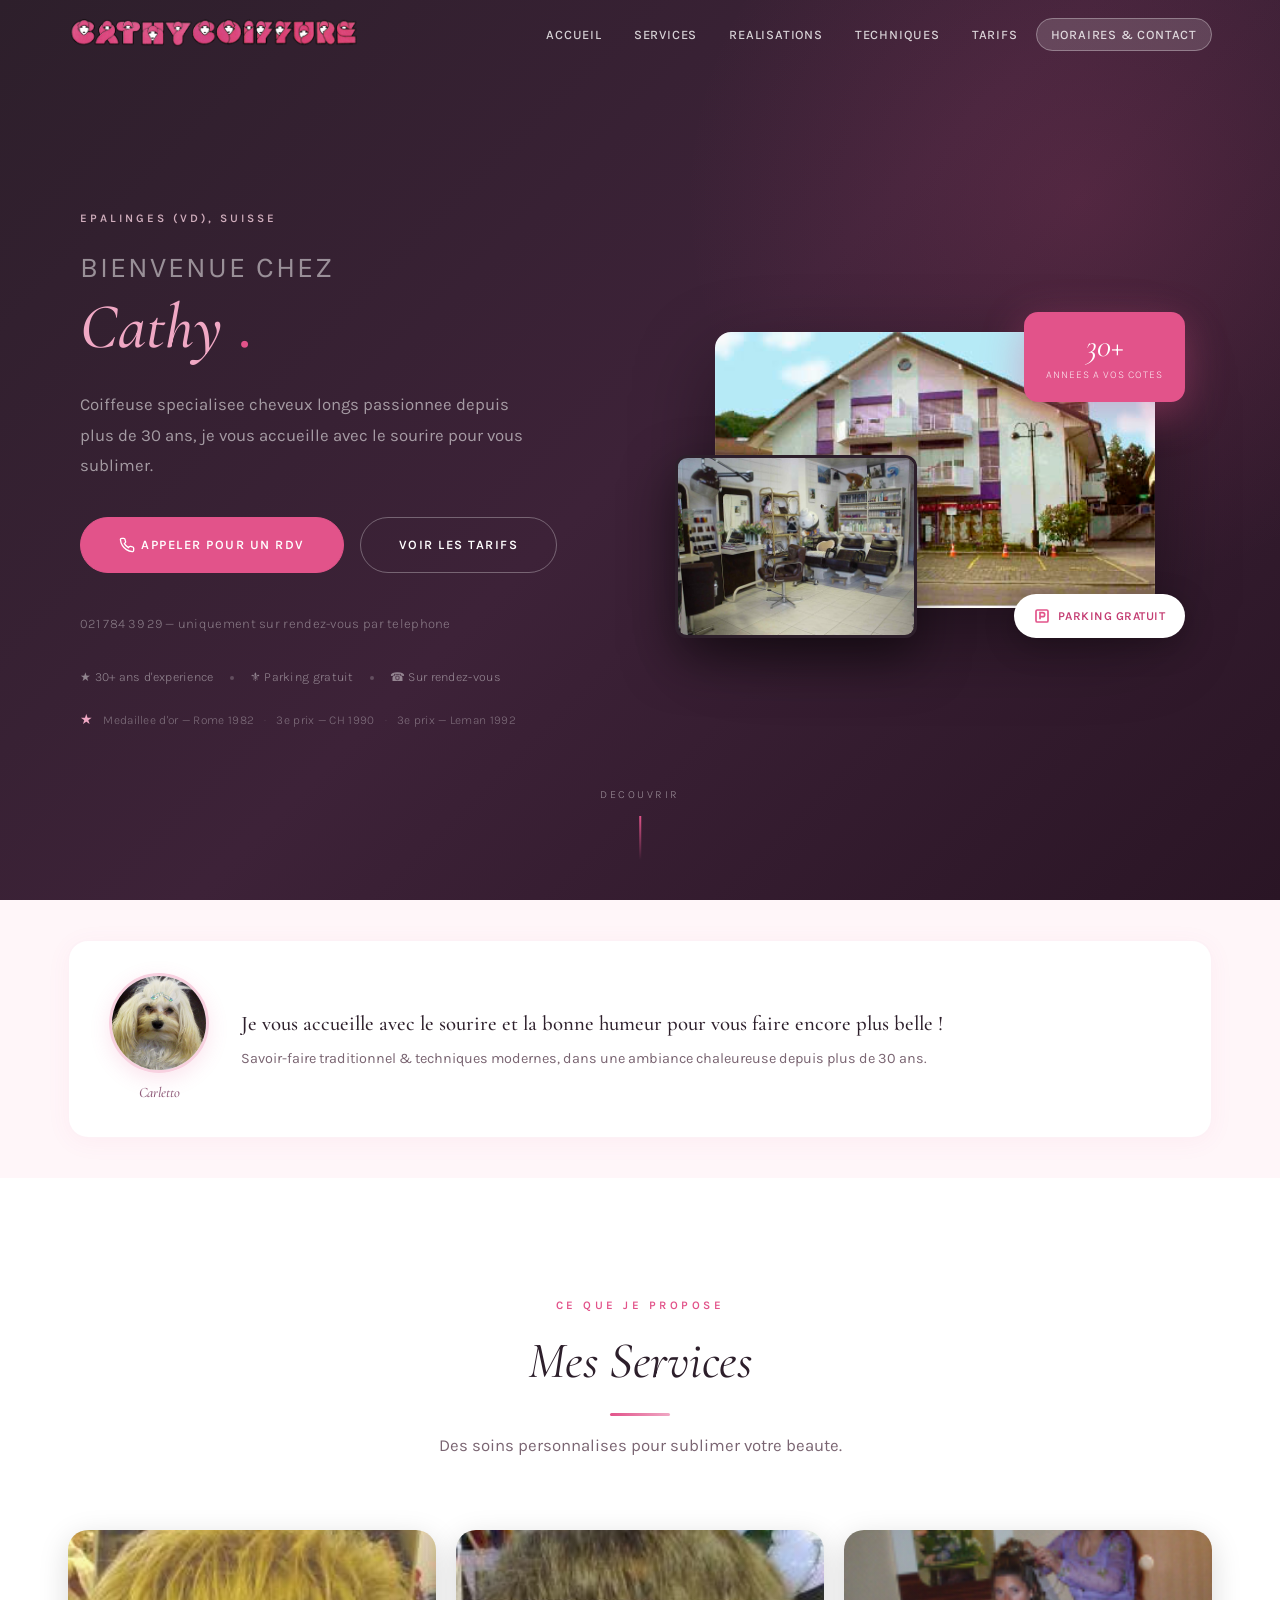
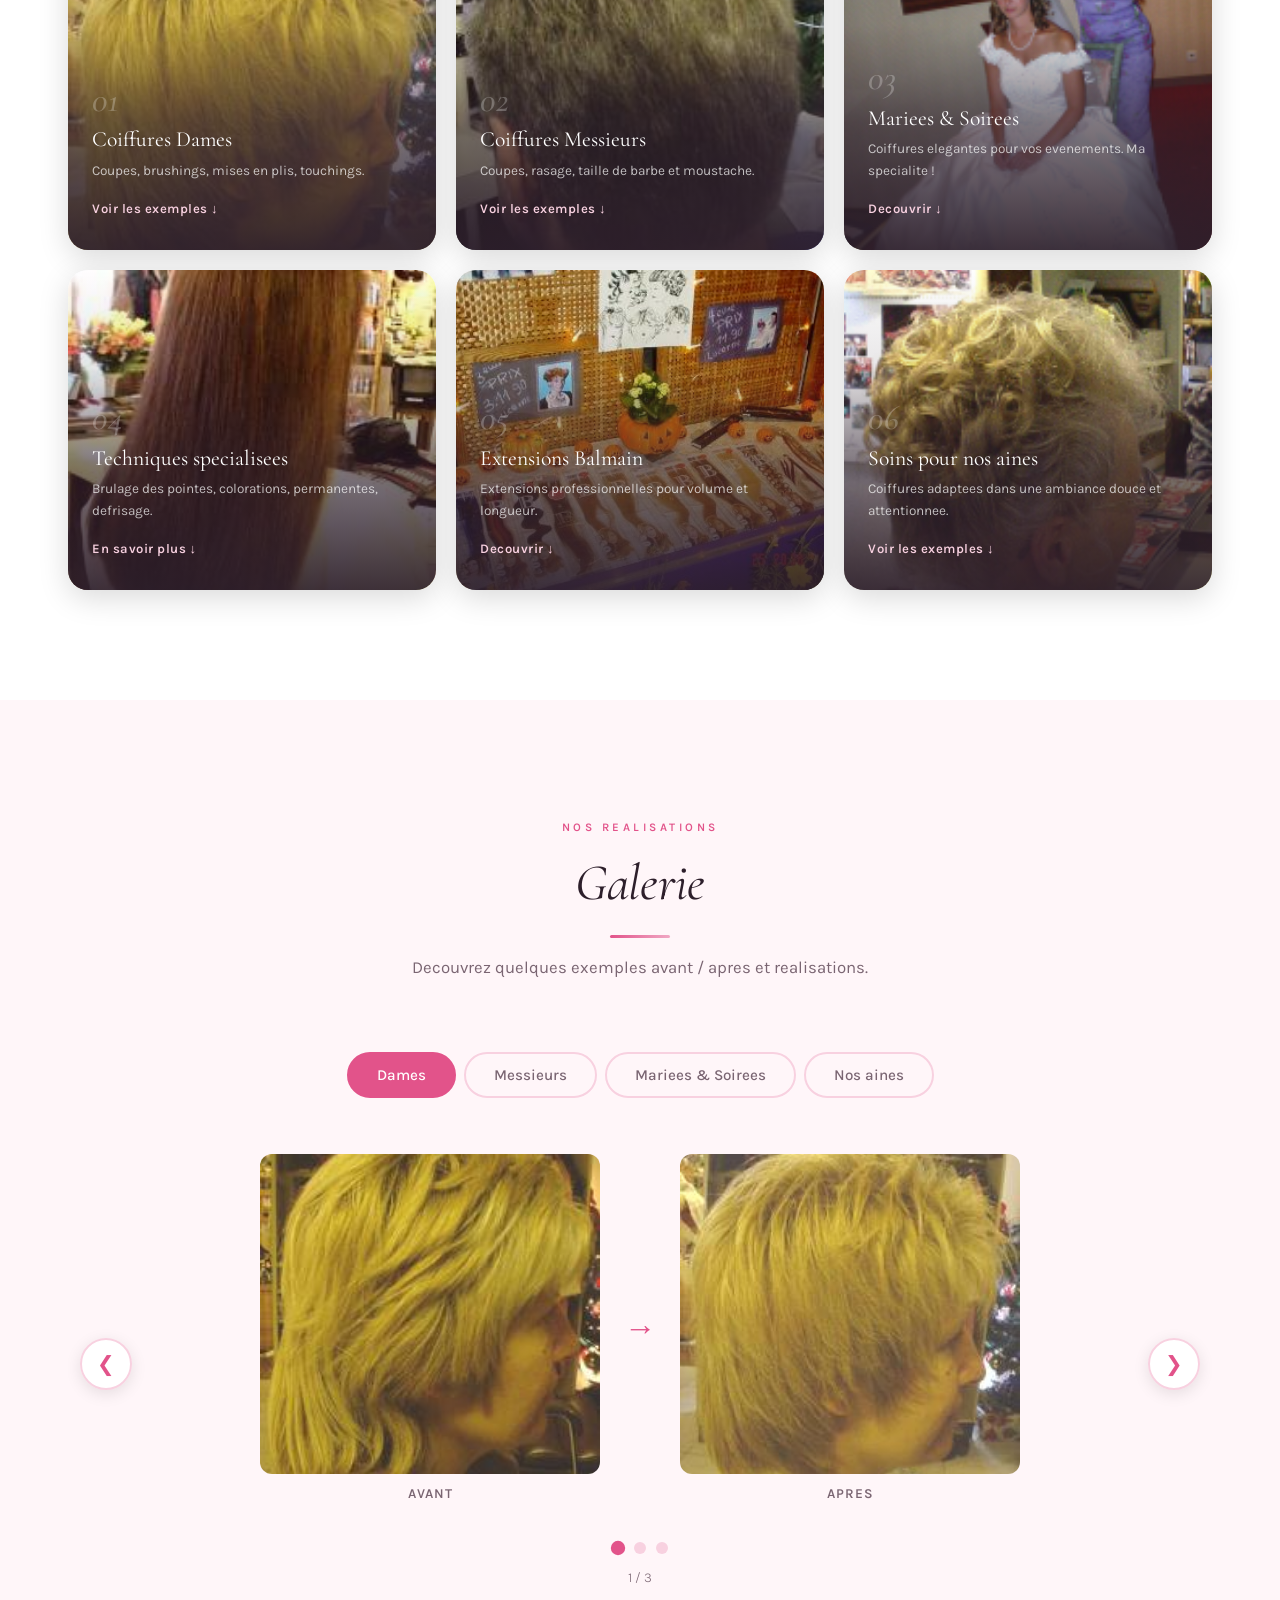
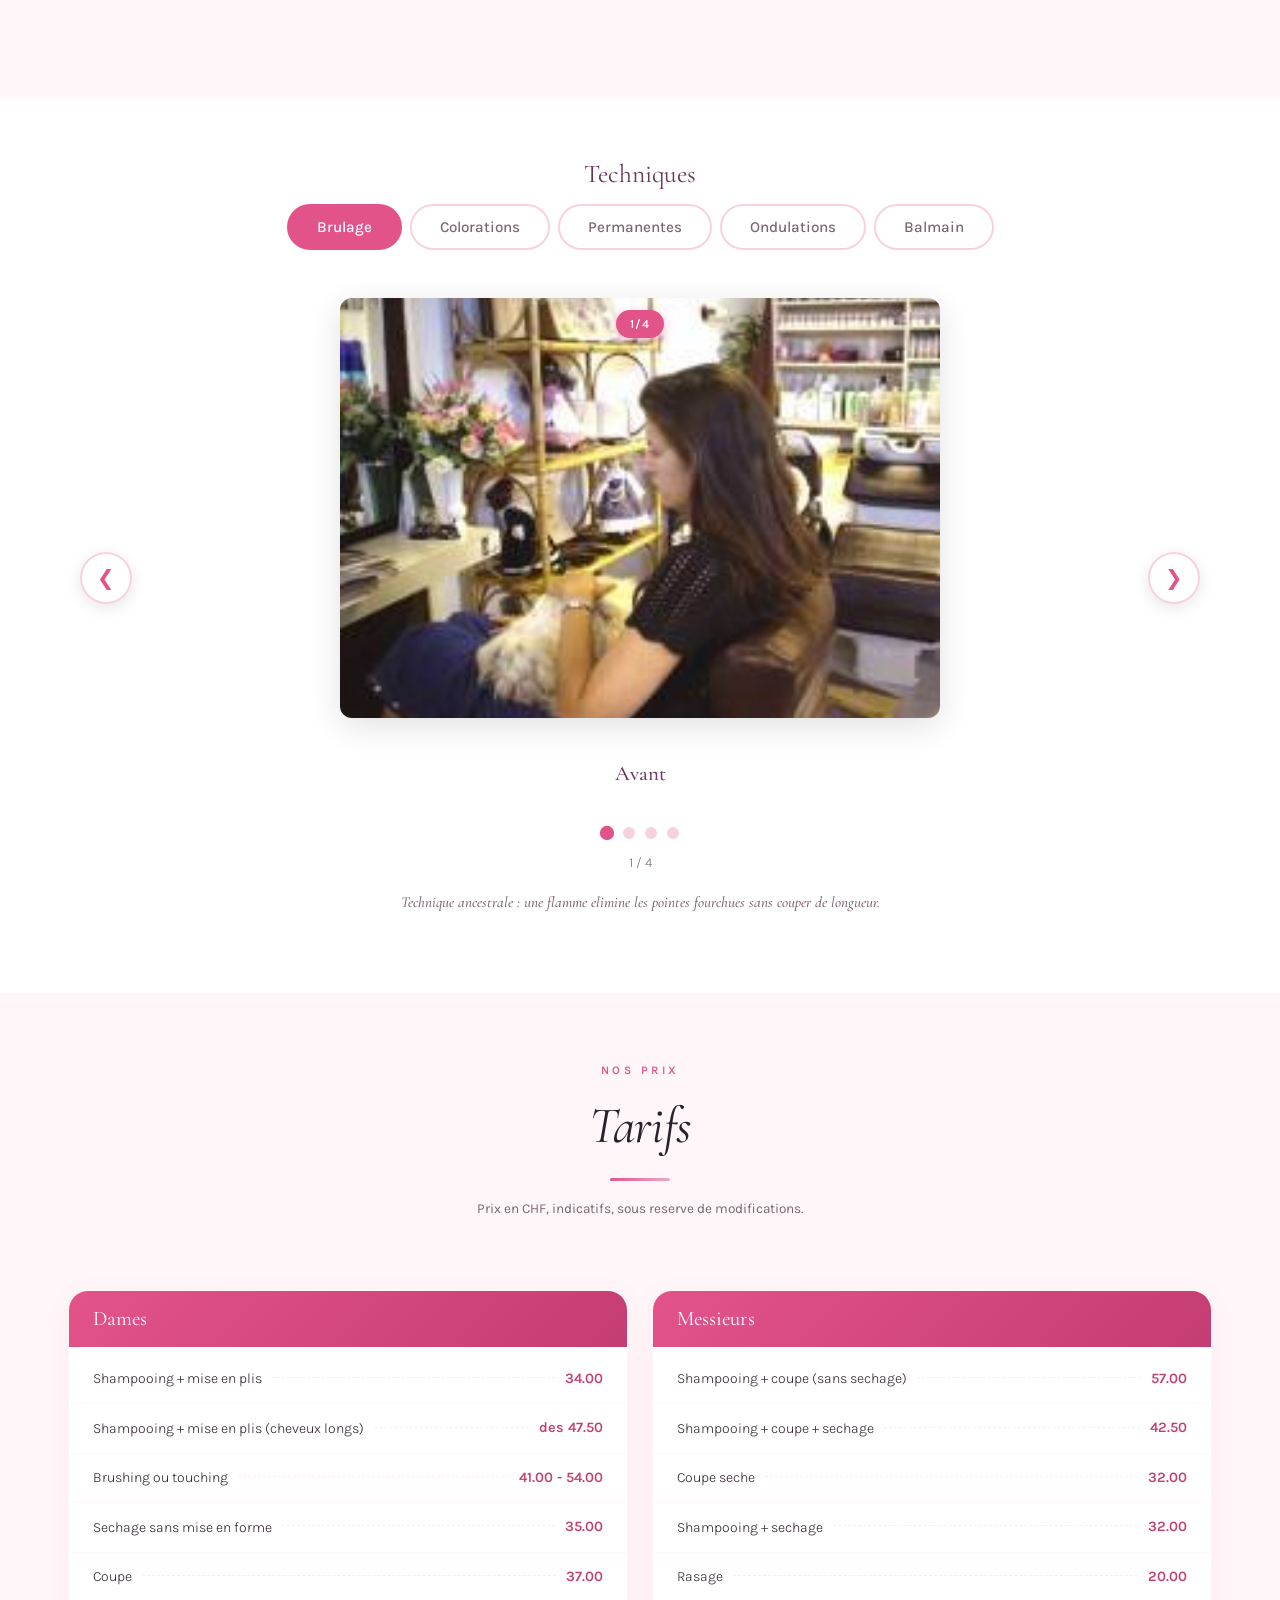
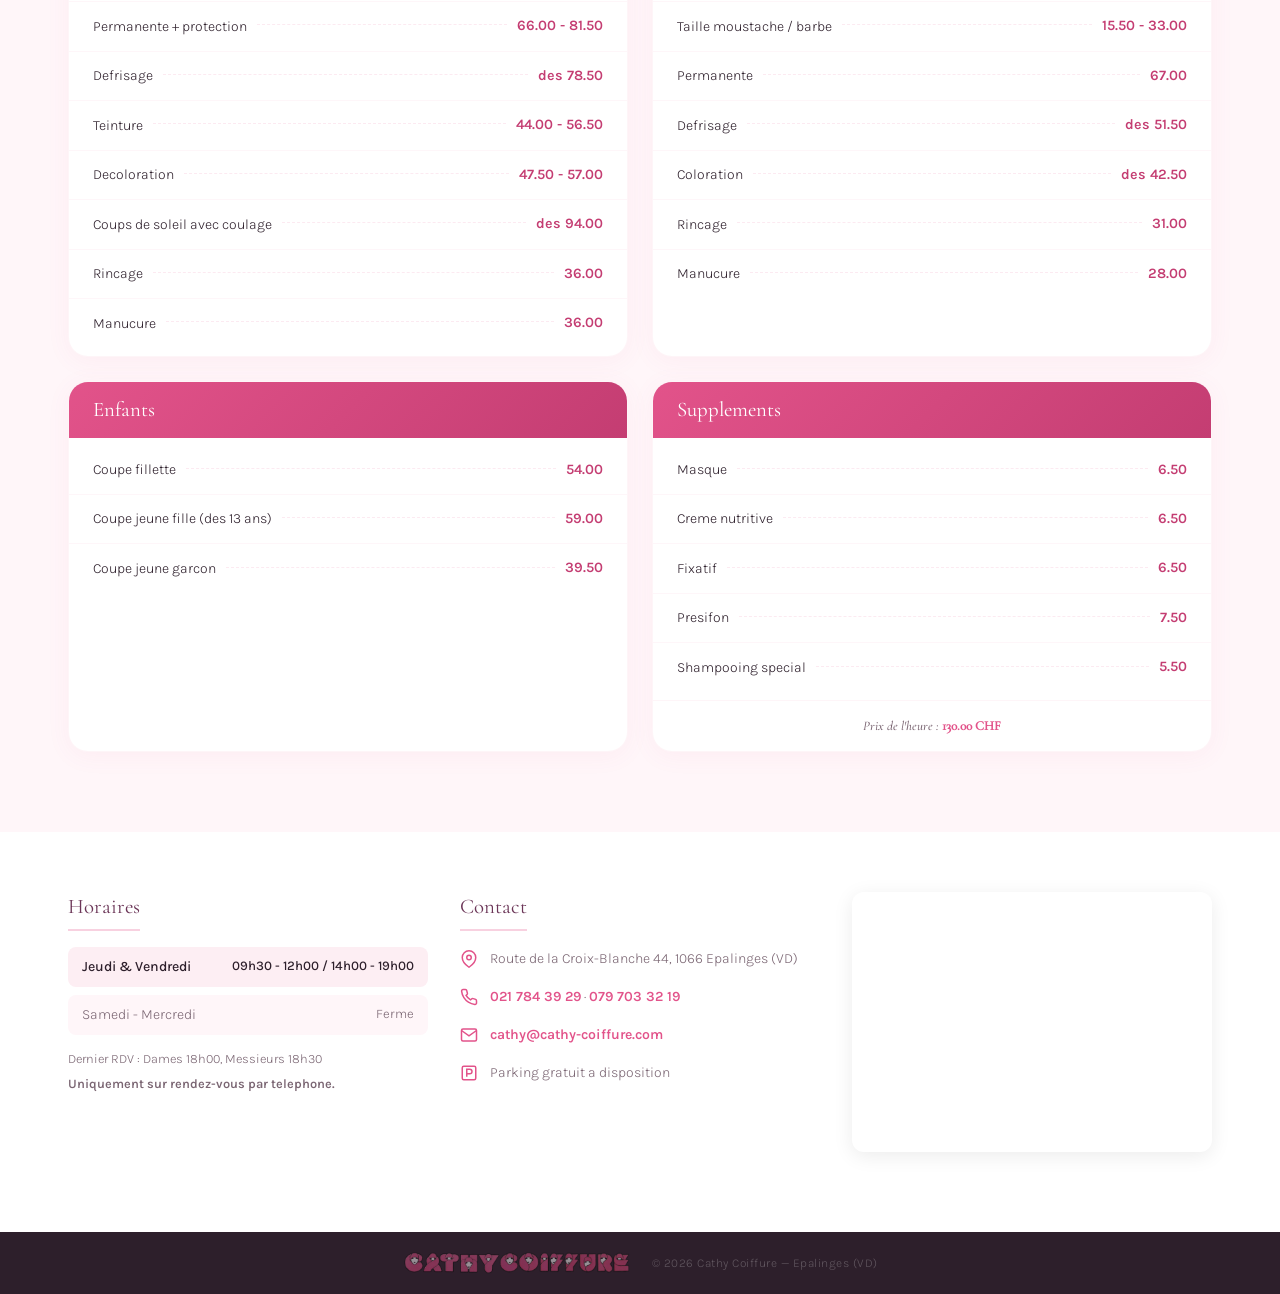
==== index.html @ 08d57343 "Rename index.htlm to index.html" ====
<!DOCTYPE html>
<html lang="fr">
<head>
    <meta charset="UTF-8">
    <meta name="viewport" content="width=device-width, initial-scale=1.0">
    <title>Cathy Coiffure | Coiffeuse specialisee cheveux longs a Epalinges (VD)</title>
    <meta name="description" content="Cathy Coiffure, votre coiffeuse specialisee cheveux longs a Epalinges (VD). Coupes, colorations, coiffures de mariees, extensions Balmain, brulage des pointes. Plus de 30 ans d'experience. Parking gratuit. Sur rendez-vous.">
    <meta name="keywords" content="coiffeuse epalinges, coiffeur epalinges, salon coiffure epalinges, coiffeuse cheveux longs lausanne, coiffure mariee vaud, extensions balmain suisse, brulage pointes, coiffeur pully, coiffeur lausanne est">
    <link rel="canonical" href="https://www.cathy-coiffure.com/">
    <meta property="og:type" content="website">
    <meta property="og:title" content="Cathy Coiffure | Coiffeuse specialisee cheveux longs a Epalinges">
    <meta property="og:description" content="Coiffeuse specialisee cheveux longs a Epalinges depuis plus de 30 ans. Coupes, colorations, mariees, extensions Balmain. Parking gratuit. Sur rendez-vous.">
    <meta property="og:url" content="https://www.cathy-coiffure.com/">
    <meta property="og:locale" content="fr_CH">
    <meta property="og:site_name" content="Cathy Coiffure">
    <meta property="og:image" content="https://www.cathy-coiffure.com/images/image347.jpg">
    <meta name="twitter:card" content="summary_large_image">
    <meta name="twitter:title" content="Cathy Coiffure | Coiffeuse specialisee cheveux longs a Epalinges">
    <meta name="twitter:description" content="Coiffeuse specialisee cheveux longs a Epalinges depuis plus de 30 ans. Parking gratuit. Sur rendez-vous.">
    <meta name="twitter:image" content="https://www.cathy-coiffure.com/images/image347.jpg">
    <meta name="geo.region" content="CH-VD">
    <meta name="geo.placename" content="Epalinges">
    <link rel="stylesheet" href="style.css">
    <script type="application/ld+json">
    {n        "@context": "https://schema.org",n        "@type": "HairSalon",n        "name": "Cathy Coiffure",n        "description": "Coiffeuse specialisee cheveux longs a Epalinges depuis plus de 30 ans. Coupes, colorations, coiffures de mariees, extensions Balmain, brulage des pointes.",n        "url": "https://www.cathy-coiffure.com",n        "telephone": "+41217843929",n        "email": "cathy@cathy-coiffure.com",n        "image": "https://www.cathy-coiffure.com/images/image347.jpg",n        "address": {n            "@type": "PostalAddress",n            "streetAddress": "Route de la Croix-Blanche 44",n            "addressLocality": "Epalinges",n            "postalCode": "1066",n            "addressRegion": "VD",n            "addressCountry": "CH"n        },n        "geo": {n            "@type": "GeoCoordinates",n            "latitude": "46.534",n            "longitude": "6.659"n        },n        "openingHoursSpecification": [n            {n                "@type": "OpeningHoursSpecification",n                "dayOfWeek": ["Thursday", "Friday"],n                "opens": "09:30",n                "closes": "12:00"n            },n            {n                "@type": "OpeningHoursSpecification",n                "dayOfWeek": ["Thursday", "Friday"],n                "opens": "14:00",n                "closes": "19:00"n            }n        ],n        "priceRange": "$$",n        "amenityFeature": {n            "@type": "LocationFeatureSpecification",n            "name": "Parking gratuit",n            "value": truen        },n        "sameAs": []n    }n    </script>
</head>
<body>
    <!-- ============================================
         NAVBAR — Ancres one-page, pas de dropdown
         ============================================ -->
    <nav class="navbar" id="navbar">
        <div class="nav-container">
            <a href="#accueil" class="nav-logo"><img src="images/new_logo.png" alt="Cathy Coiffure" class="logo-img"></a>
            <button class="nav-toggle" id="navToggle" aria-label="Menu"><span></span><span></span><span></span></button>
            <ul class="nav-links" id="navLinks">
                <li><a href="#accueil">Accueil</a></li>
                <li><a href="#services">Services</a></li>
                <li><a href="#realisations">Realisations</a></li>
                <li><a href="#techniques">Techniques</a></li>
                <li><a href="#tarifs">Tarifs</a></li>
                <li><a href="#horaires" class="nav-cta">Horaires & Contact</a></li>
            </ul>
        </div>
    </nav>

    <!-- ============================================
         HERO
         ============================================ -->
    <header class="hero" id="accueil">
        <div class="hero-split">
            <div class="hero-left">
                <p class="hero-eyebrow">Epalinges (VD), Suisse</p>
                <h1><span class="hero-hello">Bienvenue chez</span><em>Cathy</em> <span class="hero-dot">.</span></h1>
                <p class="hero-text">Coiffeuse specialisee cheveux longs passionnee depuis plus de 30 ans, je vous accueille avec le sourire pour vous sublimer.</p>
                <div class="hero-actions">
                    <a href="tel:+41217843929" class="btn btn-primary"><svg width="16" height="16" viewBox="0 0 24 24" fill="none" stroke="currentColor" stroke-width="2" style="vertical-align:-2px;margin-right:6px"><path d="M22 16.92v3a2 2 0 01-2.18 2 19.79 19.79 0 01-8.63-3.07 19.5 19.5 0 01-6-6 19.79 19.79 0 01-3.07-8.67A2 2 0 014.11 2h3a2 2 0 012 1.72c.127.96.361 1.903.7 2.81a2 2 0 01-.45 2.11L8.09 9.91a16 16 0 006 6l1.27-1.27a2 2 0 012.11-.45c.907.339 1.85.573 2.81.7A2 2 0 0122 16.92z"/></svg>Appeler pour un RDV</a>
                    <a href="#tarifs" class="btn btn-outline">Voir les tarifs</a>
                </div>
                <p class="hero-phone-note">021 784 39 29 — uniquement sur rendez-vous par telephone</p>
                <div class="hero-perks">
                    <span class="hero-perk">&#9733; 30+ ans d'experience</span>
                    <span class="hero-perk-sep"></span>
                    <span class="hero-perk">&#9884; Parking gratuit</span>
                    <span class="hero-perk-sep"></span>
                    <span class="hero-perk">&#9742; Sur rendez-vous</span>
                </div>
                <div class="hero-palmares-line">
                    <span class="hero-palmares-trophy">&#9733;</span>
                    <span class="hero-palmares-item">Medaillee d'or — Rome 1982<img src="galeries/palmares/01.jpg" alt="Rome 1982" class="hero-palmares-hover"></span>
                    <span class="hero-palmares-sep">&middot;</span>
                    <span class="hero-palmares-item">3e prix — CH 1990<img src="galeries/palmares/02.png" alt="CH 1990" class="hero-palmares-hover"></span>
                    <span class="hero-palmares-sep">&middot;</span>
                    <span class="hero-palmares-item">3e prix — Leman 1992<img src="galeries/palmares/03.jpg" alt="Leman 1992" class="hero-palmares-hover"></span>
                </div>
            </div>
            <div class="hero-right">
                <div class="hero-photo-stack">
                    <div class="hero-photo-main">
                        <img src="images/image347.jpg" alt="Salon Cathy Coiffure">
                    </div>
                    <div class="hero-photo-accent">
                        <img src="images/image546.png" alt="Interieur du salon">
                    </div>
                    <div class="hero-float-card">
                        <span class="hero-float-number">30+</span>
                        <span class="hero-float-label">annees a vos cotes</span>
                    </div>
                    <div class="hero-float-parking">
                        <svg width="16" height="16" viewBox="0 0 24 24" fill="none" stroke="currentColor" stroke-width="2.5"><rect x="3" y="3" width="18" height="18" rx="2"/><path d="M9 17V7h4a3 3 0 010 6H9"/></svg>
                        <span>Parking gratuit</span>
                    </div>
                </div>
            </div>
        </div>
        <div class="hero-scroll">
            <span>Decouvrir</span>
            <div class="scroll-line"></div>
        </div>
    </header>

    <!-- ============================================
         A PROPOS — Bandeau compact avec mascotte
         ============================================ -->
    <section class="about-bandeau" id="apropos">
        <div class="container">
            <div class="about-bandeau-inner reveal">
                <div class="about-bandeau-mascotte">
                    <img src="images/image1280.png" alt="Carletto, la mascotte du salon">
                    <span class="about-bandeau-mascotte-name">Carletto</span>
                </div>
                <div class="about-bandeau-text">
                    <p class="about-bandeau-quote">Je vous accueille avec le sourire et la bonne humeur pour vous faire encore plus belle !</p>
                    <p class="about-bandeau-sub">Savoir-faire traditionnel & techniques modernes, dans une ambiance chaleureuse depuis plus de 30 ans.</p>
                </div>
            </div>
        </div>
    </section>

    <!-- ============================================
         SERVICES — Apercu
         ============================================ -->
    <section class="section section-white" id="services">
        <div class="container">
            <div class="section-header">
                <span class="section-label">Ce que je propose</span>
                <h2>Mes Services</h2>
                <p class="section-subtitle">Des soins personnalises pour sublimer votre beaute.</p>
            </div>
            <div class="services-grid">
                <a href="#realisations" data-switch-tab="tab-dames" class="service-card-img reveal" style="background-image:url('galeries/dames/01-apres.jpg')">
                    <div class="service-card-overlay">
                        <span class="service-card-number">01</span>
                        <h3>Coiffures Dames</h3>
                        <p>Coupes, brushings, mises en plis, touchings.</p>
                        <span class="card-link">Voir les exemples &darr;</span>
                    </div>
                </a>
                <a href="#realisations" data-switch-tab="tab-messieurs" class="service-card-img reveal" style="background-image:url('galeries/messieurs/01-apres.jpg')">
                    <div class="service-card-overlay">
                        <span class="service-card-number">02</span>
                        <h3>Coiffures Messieurs</h3>
                        <p>Coupes, rasage, taille de barbe et moustache.</p>
                        <span class="card-link">Voir les exemples &darr;</span>
                    </div>
                </a>
                <a href="#realisations" data-switch-tab="tab-mariees" class="service-card-img reveal" style="background-image:url('galeries/mariees/01-large.png')">
                    <div class="service-card-overlay">
                        <span class="service-card-number">03</span>
                        <h3>Mariees & Soirees</h3>
                        <p>Coiffures elegantes pour vos evenements. Ma specialite !</p>
                        <span class="card-link">Decouvrir &darr;</span>
                    </div>
                </a>
                <a href="#techniques" data-switch-tab="tab-brulage" class="service-card-img reveal" style="background-image:url('galeries/brulage/04-resultat.jpg')">
                    <div class="service-card-overlay">
                        <span class="service-card-number">04</span>
                        <h3>Techniques specialisees</h3>
                        <p>Brulage des pointes, colorations, permanentes, defrisage.</p>
                        <span class="card-link">En savoir plus &darr;</span>
                    </div>
                </a>
                <a href="#techniques" data-switch-tab="tab-balmain" class="service-card-img reveal" style="background-image:url('galeries/balmain/01-large.jpg')">
                    <div class="service-card-overlay">
                        <span class="service-card-number">05</span>
                        <h3>Extensions Balmain</h3>
                        <p>Extensions professionnelles pour volume et longueur.</p>
                        <span class="card-link">Decouvrir &darr;</span>
                    </div>
                </a>
                <a href="#realisations" data-switch-tab="tab-aines" class="service-card-img reveal" style="background-image:url('galeries/aines/01-large.png')">
                    <div class="service-card-overlay">
                        <span class="service-card-number">06</span>
                        <h3>Soins pour nos aines</h3>
                        <p>Coiffures adaptees dans une ambiance douce et attentionnee.</p>
                        <span class="card-link">Voir les exemples &darr;</span>
                    </div>
                </a>
            </div>
        </div>
    </section>

    <!-- ============================================
         MEGA GALERIE — NOS REALISATIONS (onglets)
         ============================================ -->
    <section class="section section-cream" id="realisations">
        <div class="container">
            <div class="section-header">
                <span class="section-label">Nos realisations</span>
                <h2>Galerie</h2>
                <p class="section-subtitle">Decouvrez quelques exemples avant / apres et realisations.</p>
            </div>
            <div class="onepage-tabs">
                <button class="onepage-tab active" data-target="tab-dames">Dames</button>
                <button class="onepage-tab" data-target="tab-messieurs">Messieurs</button>
                <button class="onepage-tab" data-target="tab-mariees">Mariees & Soirees</button>
                <button class="onepage-tab" data-target="tab-aines">Nos aines</button>
            </div>
            <div class="onepage-tab-panels">
                <div class="onepage-panel active" id="tab-dames">
                    <div class="carousel" data-carousel>
                        <div class="carousel-track" data-galerie="dames" data-alt="Coiffure dame"></div>
                        <button class="carousel-btn carousel-prev" aria-label="Precedent">&#10094;</button>
                        <button class="carousel-btn carousel-next" aria-label="Suivant">&#10095;</button>
                        <div class="carousel-dots"></div>
                    </div>
                </div>
                <div class="onepage-panel" id="tab-messieurs">
                    <div class="carousel" data-carousel>
                        <div class="carousel-track" data-galerie="messieurs" data-alt="Coiffure homme"></div>
                        <button class="carousel-btn carousel-prev" aria-label="Precedent">&#10094;</button>
                        <button class="carousel-btn carousel-next" aria-label="Suivant">&#10095;</button>
                        <div class="carousel-dots"></div>
                    </div>
                </div>
                <div class="onepage-panel" id="tab-mariees">
                    <div class="carousel" data-carousel>
                        <div class="carousel-track" data-galerie="mariees" data-alt="Coiffure de mariee"></div>
                        <button class="carousel-btn carousel-prev" aria-label="Precedent">&#10094;</button>
                        <button class="carousel-btn carousel-next" aria-label="Suivant">&#10095;</button>
                        <div class="carousel-dots"></div>
                    </div>
                    <div style="margin-top:32px">
                        <h4 class="galerie-sub-title" style="margin-bottom:16px">Soirees</h4>
                        <div class="carousel" data-carousel>
                            <div class="carousel-track" data-galerie="soirees" data-alt="Coiffure soiree"></div>
                            <button class="carousel-btn carousel-prev" aria-label="Precedent">&#10094;</button>
                            <button class="carousel-btn carousel-next" aria-label="Suivant">&#10095;</button>
                            <div class="carousel-dots"></div>
                        </div>
                    </div>
                </div>
                <div class="onepage-panel" id="tab-aines">
                    <div class="carousel" data-carousel>
                        <div class="carousel-track" data-galerie="aines" data-alt="Coiffure aines"></div>
                        <button class="carousel-btn carousel-prev" aria-label="Precedent">&#10094;</button>
                        <button class="carousel-btn carousel-next" aria-label="Suivant">&#10095;</button>
                        <div class="carousel-dots"></div>
                    </div>
                </div>
            </div>
        </div>
    </section>

    <!-- ============================================
         NOS TECHNIQUES (onglets)
         ============================================ -->
    <section class="section section-compact section-white" id="techniques">
        <div class="container">
            <div class="tech-header">
                <h2 class="tech-header-title">Techniques</h2>
                <div class="onepage-tabs">
                    <button class="onepage-tab active" data-target="tab-brulage">Brulage</button>
                    <button class="onepage-tab" data-target="tab-colorations">Colorations</button>
                    <button class="onepage-tab" data-target="tab-permanentes">Permanentes</button>
                    <button class="onepage-tab" data-target="tab-ondulations">Ondulations</button>
                    <button class="onepage-tab" data-target="tab-balmain">Balmain</button>
                </div>
            </div>
            <div class="onepage-tab-panels">
                <div class="onepage-panel active" id="tab-brulage">
                    <div class="carousel" data-carousel>
                        <div class="carousel-track" data-galerie="brulage" data-alt="Brulage des pointes"></div>
                        <button class="carousel-btn carousel-prev" aria-label="Precedent">&#10094;</button>
                        <button class="carousel-btn carousel-next" aria-label="Suivant">&#10095;</button>
                        <div class="carousel-dots"></div>
                    </div>
                    <p class="tech-caption">Technique ancestrale : une flamme elimine les pointes fourchues sans couper de longueur.</p>
                </div>
                <div class="onepage-panel" id="tab-colorations">
                    <div class="carousel" data-carousel>
                        <div class="carousel-track" data-galerie="colorations" data-alt="Coloration"></div>
                        <button class="carousel-btn carousel-prev" aria-label="Precedent">&#10094;</button>
                        <button class="carousel-btn carousel-next" aria-label="Suivant">&#10095;</button>
                        <div class="carousel-dots"></div>
                    </div>
                    <p class="tech-caption">Teinture, decoloration, coups de soleil — couleur adaptee a votre teint.</p>
                </div>
                <div class="onepage-panel" id="tab-permanentes">
                    <div class="carousel" data-carousel>
                        <div class="carousel-track" data-galerie="permanentes" data-alt="Permanente"></div>
                        <button class="carousel-btn carousel-prev" aria-label="Precedent">&#10094;</button>
                        <button class="carousel-btn carousel-next" aria-label="Suivant">&#10095;</button>
                        <div class="carousel-dots"></div>
                    </div>
                    <p class="tech-caption">Boucles souples ou lissage parfait, avec produits de protection.</p>
                </div>
                <div class="onepage-panel" id="tab-ondulations">
                    <div class="carousel" data-carousel>
                        <div class="carousel-track" data-galerie="ondulations" data-alt="Ondulation"></div>
                        <button class="carousel-btn carousel-prev" aria-label="Precedent">&#10094;</button>
                        <button class="carousel-btn carousel-next" aria-label="Suivant">&#10095;</button>
                        <div class="carousel-dots"></div>
                    </div>
                    <p class="tech-caption">Vagues naturelles et volume maitrise.</p>
                </div>
                <div class="onepage-panel" id="tab-balmain">
                    <div class="carousel" data-carousel>
                        <div class="carousel-track" data-galerie="balmain" data-alt="Extensions Balmain"></div>
                        <button class="carousel-btn carousel-prev" aria-label="Precedent">&#10094;</button>
                        <button class="carousel-btn carousel-next" aria-label="Suivant">&#10095;</button>
                        <div class="carousel-dots"></div>
                    </div>
                    <p class="tech-caption">Extensions Balmain Paris — volume et longueur immediats, resultat naturel.</p>
                </div>
            </div>
        </div>
    </section>

    <!-- ============================================
         TARIFS
         ============================================ -->
    <section class="section section-compact section-cream" id="tarifs">
        <div class="container">
            <div class="section-header section-header-compact">
                <span class="section-label">Nos prix</span>
                <h2>Tarifs</h2>
                <p class="section-subtitle">Prix en CHF, indicatifs, sous reserve de modifications.</p>
            </div>
            <div data-cfg-tarifs-grid></div>
        </div>
    </section>

    <!-- ============================================
         HORAIRES + CONTACT — Fusionnes en une section
         ============================================ -->
    <section class="section section-compact section-white" id="horaires">
        <div class="container">
            <div class="info-final reveal">
                <div class="info-final-col">
                    <h3 class="info-final-title">Horaires</h3>
                    <div class="info-final-horaires">
                        <div class="info-horaire-row info-horaire-open">
                            <span class="info-horaire-day">Jeudi & Vendredi</span>
                            <span class="info-horaire-time">09h30 - 12h00 / 14h00 - 19h00</span>
                        </div>
                        <div class="info-horaire-row">
                            <span class="info-horaire-day">Samedi - Mercredi</span>
                            <span class="info-horaire-time">Ferme</span>
                        </div>
                    </div>
                    <p class="info-final-note">Dernier RDV : Dames 18h00, Messieurs 18h30</p>
                    <p class="info-final-note"><strong>Uniquement sur rendez-vous par telephone.</strong></p>
                </div>
                <div class="info-final-col" id="contact">
                    <h3 class="info-final-title">Contact</h3>
                    <div class="info-final-items">
                        <div class="contact-compact-item">
                            <svg width="18" height="18" viewBox="0 0 24 24" fill="none" stroke="currentColor" stroke-width="2"><path d="M21 10c0 7-9 13-9 13s-9-6-9-13a9 9 0 0118 0z"/><circle cx="12" cy="10" r="3"/></svg>
                            <span>Route de la Croix-Blanche 44, 1066 Epalinges (VD)</span>
                        </div>
                        <div class="contact-compact-item">
                            <svg width="18" height="18" viewBox="0 0 24 24" fill="none" stroke="currentColor" stroke-width="2"><path d="M22 16.92v3a2 2 0 01-2.18 2 19.79 19.79 0 01-8.63-3.07 19.5 19.5 0 01-6-6 19.79 19.79 0 01-3.07-8.67A2 2 0 014.11 2h3a2 2 0 012 1.72c.127.96.361 1.903.7 2.81a2 2 0 01-.45 2.11L8.09 9.91a16 16 0 006 6l1.27-1.27a2 2 0 012.11-.45c.907.339 1.85.573 2.81.7A2 2 0 0122 16.92z"/></svg>
                            <span><a href="tel:+41217843929">021 784 39 29</a> &middot; <a href="tel:+41797033219">079 703 32 19</a></span>
                        </div>
                        <div class="contact-compact-item">
                            <svg width="18" height="18" viewBox="0 0 24 24" fill="none" stroke="currentColor" stroke-width="2"><path d="M4 4h16c1.1 0 2 .9 2 2v12c0 1.1-.9 2-2 2H4c-1.1 0-2-.9-2-2V6c0-1.1.9-2 2-2z"/><polyline points="22,6 12,13 2,6"/></svg>
                            <span><a href="mailto:cathy@cathy-coiffure.com">cathy@cathy-coiffure.com</a></span>
                        </div>
                        <div class="contact-compact-item">
                            <svg width="18" height="18" viewBox="0 0 24 24" fill="none" stroke="currentColor" stroke-width="2"><rect x="3" y="3" width="18" height="18" rx="2"/><path d="M9 17V7h4a3 3 0 010 6H9"/></svg>
                            <span>Parking gratuit a disposition</span>
                        </div>
                    </div>
                </div>
                <div class="info-final-map">
                    <iframe src="https://www.google.com/maps/embed?pb=!1m18!1m12!1m3!1d2746.5!2d6.659!3d46.534!2m3!1f0!2f0!3f0!3m2!1i1024!2i768!4f13.1!3m3!1m2!1s0x0%3A0x0!2sRoute+de+la+Croix-Blanche+44%2C+1066+Epalinges!5e0!3m2!1sfr!2sch" width="100%" height="100%" style="border:0;border-radius:var(--radius-sm)" allowfullscreen="" loading="lazy" title="Localisation Cathy Coiffure"></iframe>
                </div>
            </div>
        </div>
    </section>

    <!-- ============================================
         FOOTER
         ============================================ -->
    <footer class="footer-mini">
        <div class="container">
            <a href="#accueil" class="footer-mini-logo"><img src="images/new_logo.png" alt="Cathy Coiffure" class="logo-img"></a>
            <span class="footer-mini-copy">&copy; 2026 Cathy Coiffure — Epalinges (VD)</span>
        </div>
    </footer>

    <!-- Bouton telephone flottant mobile -->
    <a href="tel:+41217843929" class="fab-phone" aria-label="Appeler Cathy Coiffure">
        <svg width="24" height="24" viewBox="0 0 24 24" fill="none" stroke="currentColor" stroke-width="2"><path d="M22 16.92v3a2 2 0 01-2.18 2 19.79 19.79 0 01-8.63-3.07 19.5 19.5 0 01-6-6 19.79 19.79 0 01-3.07-8.67A2 2 0 014.11 2h3a2 2 0 012 1.72c.127.96.361 1.903.7 2.81a2 2 0 01-.45 2.11L8.09 9.91a16 16 0 006 6l1.27-1.27a2 2 0 012.11-.45c.907.339 1.85.573 2.81.7A2 2 0 0122 16.92z"/></svg>
    </a>

    <script src="galeries-data.js"></script>
    <script src="config-data.js"></script>
    <script src="script.js"></script>
</body>
</html>
---- style.css ----
/* ============================================
   CATHY COIFFURE — Rose & Douceur 2026
   Inspired by the pink/magenta logo identity
   ============================================ */

/* Self-hosted fonts — Cormorant Garamond + Karla */
@font-face {
    font-family: 'Cormorant Garamond';
    src: url('fonts/cormorant-garamond-regular.ttf') format('truetype');
    font-weight: 400;
    font-style: normal;
    font-display: swap;
}
@font-face {
    font-family: 'Cormorant Garamond';
    src: url('fonts/cormorant-garamond-italic.ttf') format('truetype');
    font-weight: 400;
    font-style: italic;
    font-display: swap;
}
@font-face {
    font-family: 'Cormorant Garamond';
    src: url('fonts/cormorant-garamond-500.ttf') format('truetype');
    font-weight: 500;
    font-style: normal;
    font-display: swap;
}
@font-face {
    font-family: 'Cormorant Garamond';
    src: url('fonts/cormorant-garamond-500i.ttf') format('truetype');
    font-weight: 500;
    font-style: italic;
    font-display: swap;
}
@font-face {
    font-family: 'Cormorant Garamond';
    src: url('fonts/cormorant-garamond-600.ttf') format('truetype');
    font-weight: 600;
    font-style: normal;
    font-display: swap;
}
@font-face {
    font-family: 'Karla';
    src: url('fonts/karla-300.ttf') format('truetype');
    font-weight: 300;
    font-style: normal;
    font-display: swap;
}
@font-face {
    font-family: 'Karla';
    src: url('fonts/karla-regular.ttf') format('truetype');
    font-weight: 400;
    font-style: normal;
    font-display: swap;
}
@font-face {
    font-family: 'Karla';
    src: url('fonts/karla-italic.ttf') format('truetype');
    font-weight: 400;
    font-style: italic;
    font-display: swap;
}
@font-face {
    font-family: 'Karla';
    src: url('fonts/karla-500.ttf') format('truetype');
    font-weight: 500;
    font-style: normal;
    font-display: swap;
}
@font-face {
    font-family: 'Karla';
    src: url('fonts/karla-600.ttf') format('truetype');
    font-weight: 600;
    font-style: normal;
    font-display: swap;
}

:root {
    --bg-cream:     #FFF6F9;
    --bg-white:     #FFFFFF;
    --bg-dark:      #2D1F2B;
    --bg-accent:    #E2538A;

    --pink:         #E2538A;
    --pink-light:   #F8D1E0;
    --pink-dark:    #C43D72;
    --pink-soft:    #F0A8C4;
    --blush:        #FDEEF3;
    --plum:         #6B3557;
    --plum-light:   #8E5A78;

    /* Compatibility aliases */
    --gold:         #E2538A;
    --gold-light:   #F8D1E0;
    --gold-dark:    #C43D72;
    --rose:         #E2538A;
    --rose-light:   #FDEEF3;
    --brown:        #2D1F2B;
    --brown-light:  #4A3345;

    --text-primary: #2D1F2B;
    --text-secondary: #7A6572;
    --text-light:   rgba(255,255,255,0.85);
    --text-muted:   rgba(255,255,255,0.5);

    --font-display: 'Cormorant Garamond', Georgia, serif;
    --font-body:    'Karla', -apple-system, sans-serif;

    --ease:         cubic-bezier(0.25, 0.46, 0.45, 0.94);
    --ease-out:     cubic-bezier(0.16, 1, 0.3, 1);
    --radius:       20px;
    --radius-sm:    12px;
}

/* SCROLLBAR */
* {
    scrollbar-width: thin;
    scrollbar-color: var(--pink-soft) transparent;
}

::-webkit-scrollbar {
    width: 8px;
}

::-webkit-scrollbar-track {
    background: transparent;
}

::-webkit-scrollbar-thumb {
    background: var(--pink-soft);
    border-radius: 20px;
}

::-webkit-scrollbar-thumb:hover {
    background: var(--pink);
}

/* RESET */
*, *::before, *::after { margin: 0; padding: 0; box-sizing: border-box; }

html {
    scroll-behavior: smooth;
    scroll-padding-top: 80px;
    -webkit-font-smoothing: antialiased;
    -moz-osx-font-smoothing: grayscale;
}

body {
    font-family: var(--font-body);
    font-weight: 400;
    color: var(--text-primary);
    background: var(--bg-cream);
    line-height: 1.7;
    font-size: 18px;
    overflow-x: hidden;
}

h1, h2, h3, h4 {
    font-family: var(--font-display);
    font-weight: 400;
    line-height: 1.15;
}

a {
    color: var(--pink);
    text-decoration: none;
    transition: color 0.3s var(--ease);
}
a:hover { color: var(--pink-dark); }
img { max-width: 100%; height: auto; display: block; }

.container {
    max-width: 1200px;
    margin: 0 auto;
    padding: 0 28px;
}

/* ============================================
   NAVBAR
   ============================================ */
.navbar {
    position: fixed;
    top: 0; left: 0; right: 0;
    z-index: 1000;
    padding: 18px 0;
    transition: all 0.5s var(--ease);
}

.navbar.scrolled {
    background: rgba(255, 246, 249, 0.92);
    backdrop-filter: blur(24px);
    -webkit-backdrop-filter: blur(24px);
    box-shadow: 0 2px 20px rgba(226, 83, 138, 0.08);
    padding: 10px 0;
}

.nav-container {
    max-width: 1200px;
    margin: 0 auto;
    padding: 0 28px;
    display: flex;
    align-items: center;
    justify-content: space-between;
}

.nav-logo {
    display: flex;
    align-items: center;
    flex-shrink: 0;
}

.logo-img {
    height: 28px;
    width: auto;
    min-width: 0;
    display: block;
    object-fit: contain;
    transition: opacity 0.4s var(--ease);
}

.logo-c {
    font-weight: 700;
    color: var(--pink-soft);
}

.navbar.scrolled .nav-logo { color: var(--plum); }
.navbar.scrolled .logo-c { color: var(--pink); }

.nav-links {
    list-style: none;
    display: flex;
    align-items: center;
    gap: 4px;
}

.nav-links a {
    color: rgba(255,255,255,0.8);
    font-size: 0.8rem;
    font-weight: 500;
    letter-spacing: 0.8px;
    text-transform: uppercase;
    padding: 8px 14px;
    border-radius: 100px;
    transition: all 0.3s var(--ease);
}

.nav-links a:hover {
    color: #fff;
    background: rgba(255,255,255,0.12);
}

.navbar.scrolled .nav-links a {
    color: var(--text-secondary);
}

.navbar.scrolled .nav-links a:hover {
    color: var(--pink);
    background: rgba(226, 83, 138, 0.06);
}

.nav-cta {
    background: rgba(255,255,255,0.15) !important;
    border: 1.5px solid rgba(255,255,255,0.3) !important;
}

.navbar.scrolled .nav-cta {
    background: var(--pink) !important;
    color: #fff !important;
    border-color: var(--pink) !important;
}

.navbar.scrolled .nav-cta:hover {
    background: var(--pink-dark) !important;
    border-color: var(--pink-dark) !important;
}

.nav-toggle {
    display: none;
    flex-direction: column;
    gap: 6px;
    background: none;
    border: none;
    cursor: pointer;
    padding: 8px;
    z-index: 10;
}

.nav-toggle span {
    width: 24px;
    height: 2px;
    background: #fff;
    border-radius: 4px;
    transition: all 0.3s var(--ease);
    transform-origin: center;
}

.navbar.scrolled .nav-toggle span { background: var(--plum); }

.nav-toggle.active span:nth-child(1) { transform: rotate(45deg) translate(5px, 5px); }
.nav-toggle.active span:nth-child(2) { opacity: 0; }
.nav-toggle.active span:nth-child(3) { transform: rotate(-45deg) translate(5px, -5px); }

/* ============================================
   HERO — Warm, inviting, pink-themed
   ============================================ */
.hero {
    position: relative;
    min-height: 100vh;
    display: flex;
    align-items: center;
    color: #fff;
    padding: 120px 0 80px;
    background: var(--bg-dark);
    overflow: hidden;
}

.hero::before {
    content: '';
    position: absolute;
    inset: 0;
    background: linear-gradient(135deg, #2D1F2B 0%, #3D2238 50%, #2A1525 100%);
}

.hero::after {
    content: '';
    position: absolute;
    width: 800px;
    height: 800px;
    background: radial-gradient(circle, rgba(226,83,138,0.15) 0%, transparent 70%);
    top: -200px;
    right: -200px;
    pointer-events: none;
}

.hero-split {
    position: relative;
    z-index: 1;
    display: grid;
    grid-template-columns: 1fr 1fr;
    gap: 60px;
    align-items: center;
    max-width: 1200px;
    margin: 0 auto;
    padding: 0 40px;
    width: 100%;
}

.hero-left {
    text-align: left;
}

.hero-eyebrow {
    font-size: 0.72rem;
    font-weight: 600;
    letter-spacing: 3px;
    text-transform: uppercase;
    color: var(--pink-light);
    margin-bottom: 24px;
    opacity: 0.8;
}

.hero h1 {
    font-size: clamp(2.8rem, 5vw, 4.2rem);
    font-weight: 400;
    margin-bottom: 28px;
    line-height: 1.1;
}

.hero-hello {
    font-size: 0.45em;
    font-family: 'Karla', sans-serif;
    font-weight: 300;
    letter-spacing: 2px;
    text-transform: uppercase;
    color: rgba(255,255,255,0.5);
    display: block;
    margin-bottom: 8px;
}

.hero h1 em {
    font-style: italic;
    color: var(--pink-soft);
}

.hero-dot {
    color: var(--pink);
    font-weight: 700;
}

.hero-text {
    font-size: 1.05rem;
    line-height: 1.8;
    color: rgba(255,255,255,0.55);
    max-width: 460px;
    margin: 0 0 36px;
    font-weight: 300;
}

.hero-actions {
    display: flex;
    gap: 16px;
    flex-wrap: wrap;
    margin-bottom: 40px;
}

.hero-phone-note {
    font-size: 0.82rem;
    color: rgba(255,255,255,0.4);
    margin-bottom: 32px;
    letter-spacing: 0.3px;
}

.hero-perks {
    display: flex;
    align-items: center;
    gap: 16px;
    flex-wrap: wrap;
    font-size: 0.78rem;
    color: rgba(255,255,255,0.45);
    letter-spacing: 0.3px;
}

.hero-perk {
    white-space: nowrap;
}

.hero-perk-sep {
    width: 4px;
    height: 4px;
    border-radius: 50%;
    background: rgba(255,255,255,0.2);
    flex-shrink: 0;
}

/* Hero photo stack */
.hero-right {
    display: flex;
    justify-content: center;
    align-items: center;
}

.hero-photo-stack {
    position: relative;
    width: 100%;
    max-width: 440px;
}

.hero-photo-main {
    position: relative;
    border-radius: 16px;
    overflow: hidden;
    box-shadow: 0 30px 80px rgba(0,0,0,0.4);
}

.hero-photo-main img {
    width: 100%;
    height: auto;
    display: block;
}

.hero-photo-main::after {
    content: '';
    position: absolute;
    inset: 0;
    border-radius: 16px;
    border: 1px solid rgba(255,255,255,0.08);
    pointer-events: none;
}

.hero-photo-accent {
    position: absolute;
    bottom: -30px;
    left: -40px;
    width: 55%;
    border-radius: 12px;
    overflow: hidden;
    box-shadow: 0 20px 50px rgba(0,0,0,0.5);
    border: 3px solid var(--bg-dark);
}

.hero-photo-accent img {
    width: 100%;
    height: 100%;
    object-fit: cover;
    display: block;
}

.hero-float-card {
    position: absolute;
    top: -20px;
    right: -30px;
    background: var(--pink);
    color: #fff;
    padding: 18px 22px;
    border-radius: 14px;
    text-align: center;
    box-shadow: 0 12px 40px rgba(226,83,138,0.4);
}

.hero-float-number {
    display: block;
    font-family: 'Cormorant Garamond', serif;
    font-size: 2rem;
    line-height: 1;
    font-weight: 400;
}

.hero-float-label {
    font-size: 0.65rem;
    text-transform: uppercase;
    letter-spacing: 1px;
    opacity: 0.85;
    margin-top: 4px;
    display: block;
}

.hero-float-parking {
    position: absolute;
    bottom: -30px;
    right: -30px;
    display: flex;
    align-items: center;
    gap: 8px;
    background: #fff;
    color: var(--pink-dark);
    padding: 12px 20px;
    border-radius: 100px;
    font-size: 0.75rem;
    font-weight: 600;
    letter-spacing: 0.5px;
    text-transform: uppercase;
    box-shadow: 0 8px 30px rgba(0,0,0,0.25);
}

.hero-float-parking svg {
    color: var(--pink);
    flex-shrink: 0;
}

/* BUTTONS — Rounded, pink */
.btn {
    display: inline-flex;
    align-items: center;
    padding: 16px 38px;
    font-family: var(--font-body);
    font-weight: 600;
    font-size: 0.8rem;
    letter-spacing: 1.5px;
    text-transform: uppercase;
    border-radius: 100px;
    border: 1.5px solid transparent;
    cursor: pointer;
    transition: all 0.4s var(--ease);
}

.btn-primary {
    background: var(--pink);
    color: #fff;
    border-color: var(--pink);
}

.btn-primary:hover {
    background: var(--pink-dark);
    border-color: var(--pink-dark);
    color: #fff;
    transform: translateY(-3px);
    box-shadow: 0 12px 36px rgba(226, 83, 138, 0.35);
}

.btn-outline {
    background: transparent;
    color: #fff;
    border-color: rgba(255,255,255,0.3);
}

.btn-outline:hover {
    background: rgba(255,255,255,0.08);
    border-color: rgba(255,255,255,0.55);
    color: #fff;
}

.btn-white {
    background: #fff;
    color: var(--plum);
    border-color: #fff;
}

.btn-white:hover {
    background: var(--pink-light);
    border-color: var(--pink-light);
    color: var(--pink-dark);
    transform: translateY(-3px);
}

.hero-badge {
    display: inline-flex;
    align-items: center;
    gap: 10px;
    padding: 12px 26px;
    background: rgba(226, 83, 138, 0.12);
    border: 1px solid rgba(226, 83, 138, 0.2);
    border-radius: 100px;
    font-size: 0.82rem;
    color: var(--pink-light);
    letter-spacing: 0.5px;
}

.badge-icon {
    color: var(--pink-soft);
    font-size: 1rem;
}

.hero-scroll {
    position: absolute;
    bottom: 40px;
    left: 50%;
    transform: translateX(-50%);
    display: flex;
    flex-direction: column;
    align-items: center;
    gap: 12px;
    color: var(--text-muted);
    font-size: 0.68rem;
    letter-spacing: 2.5px;
    text-transform: uppercase;
}

.scroll-line {
    width: 1.5px;
    height: 44px;
    background: linear-gradient(to bottom, var(--pink), transparent);
    animation: scrollPulse 2.5s ease-in-out infinite;
}

@keyframes scrollPulse {
    0%, 100% { opacity: 0.2; transform: scaleY(0.6); }
    50% { opacity: 1; transform: scaleY(1); }
}

/* ============================================
   SECTIONS
   ============================================ */
.section {
    padding: 110px 0;
}

.section.section-compact {
    padding: 60px 0 80px;
}

.section-header-compact {
    margin-bottom: 8px;
}

.section-header-compact h2 {
    font-size: clamp(1.6rem, 3vw, 2.4rem);
    margin-bottom: 8px;
}

.section-header-compact h2::after {
    margin: 12px auto 0;
}

.section-header-compact .section-subtitle {
    font-size: 0.85rem;
}

.section-cream { background: var(--bg-cream); }
.section-white { background: var(--bg-white); }
.section-dark { background: var(--bg-dark); color: #fff; }

.section-header {
    text-align: center;
    margin-bottom: 70px;
}

.section-label {
    display: inline-block;
    font-size: 0.72rem;
    font-weight: 600;
    letter-spacing: 3.5px;
    text-transform: uppercase;
    color: var(--pink);
    margin-bottom: 16px;
}

.section-header.light .section-label { color: var(--pink-light); }

.section-header h2 {
    font-size: clamp(2rem, 4vw, 3.2rem);
    color: var(--text-primary);
    margin-bottom: 16px;
    letter-spacing: -0.3px;
}

.section-header.light h2 { color: #fff; }

.section-header h2::after {
    content: '';
    display: block;
    width: 60px;
    height: 3px;
    background: linear-gradient(90deg, var(--pink), var(--pink-soft));
    margin: 22px auto 0;
    border-radius: 3px;
}

.section-subtitle {
    color: var(--text-secondary);
    font-size: 1.05rem;
    max-width: 550px;
    margin: 0 auto;
    font-weight: 300;
}

.section-header.light .section-subtitle { color: var(--text-light); }

/* ============================================
   ABOUT
   ============================================ */
.about-layout {
    display: grid;
    grid-template-columns: 400px 1fr;
    gap: 80px;
    align-items: center;
}

.about-photo-frame {
    position: relative;
}

.about-photo-frame::before {
    display: none;
}

.about-photo-img {
    position: relative;
    z-index: 1;
    width: 100%;
    border-radius: var(--radius);
    display: block;
    object-fit: cover;
    box-shadow: 0 12px 40px rgba(226, 83, 138, 0.1);
}

.about-photo-placeholder {
    position: relative;
    z-index: 1;
    width: 100%;
    aspect-ratio: 3/4;
    background: linear-gradient(160deg, var(--pink-light), var(--blush));
    border-radius: var(--radius);
    display: flex;
    flex-direction: column;
    align-items: center;
    justify-content: center;
    font-family: var(--font-display);
    color: var(--plum);
}

.about-photo-placeholder span {
    font-size: 1.6rem;
    font-weight: 400;
}

.about-photo-placeholder small {
    font-family: var(--font-body);
    font-size: 0.8rem;
    color: var(--text-secondary);
    margin-top: 6px;
}

.about-mascotte {
    text-align: center;
    margin-top: 24px;
    font-family: var(--font-display);
    font-style: italic;
    font-size: 1.05rem;
    color: var(--text-secondary);
}

.about-text .section-label { margin-bottom: 12px; }

.about-text h2 {
    font-size: clamp(1.8rem, 3.5vw, 2.6rem);
    color: var(--text-primary);
    margin-bottom: 28px;
}

.about-lead {
    font-size: 1.15rem;
    color: var(--text-primary);
    font-weight: 500;
    margin-bottom: 20px;
    line-height: 1.7;
    font-family: var(--font-display);
    font-style: italic;
}

.about-text p {
    color: var(--text-secondary);
    margin-bottom: 16px;
    line-height: 1.85;
    font-weight: 300;
}

.about-stats {
    display: flex;
    gap: 52px;
    margin-top: 36px;
    padding-top: 32px;
    border-top: 1px solid rgba(226, 83, 138, 0.12);
}

.stat-number {
    display: block;
    font-family: var(--font-display);
    font-size: 2.8rem;
    font-weight: 400;
    font-style: italic;
    color: var(--pink);
    line-height: 1;
}

.stat-label {
    display: block;
    font-size: 0.78rem;
    color: var(--text-secondary);
    margin-top: 8px;
    letter-spacing: 0.5px;
}

/* ============================================
   SERVICES — Photo cards with overlay
   ============================================ */
.services-grid {
    display: grid;
    grid-template-columns: repeat(3, 1fr);
    gap: 20px;
}

.service-card-img {
    position: relative;
    border-radius: var(--radius);
    overflow: hidden;
    background-size: cover;
    background-position: center;
    min-height: 320px;
    display: flex;
    align-items: flex-end;
    transition: all 0.5s var(--ease-out);
    box-shadow: 0 8px 30px rgba(0, 0, 0, 0.15);
}

.service-card-img::before {
    content: '';
    position: absolute;
    inset: 0;
    background: linear-gradient(
        0deg,
        rgba(45, 31, 43, 0.92) 0%,
        rgba(45, 31, 43, 0.6) 40%,
        rgba(45, 31, 43, 0.1) 70%,
        transparent 100%
    );
    transition: all 0.5s var(--ease-out);
    z-index: 1;
}

.service-card-img:hover::before {
    background: linear-gradient(
        0deg,
        rgba(226, 83, 138, 0.88) 0%,
        rgba(226, 83, 138, 0.5) 40%,
        rgba(226, 83, 138, 0.05) 70%,
        transparent 100%
    );
}

.service-card-img:hover {
    transform: translateY(-6px);
    box-shadow: 0 20px 60px rgba(226, 83, 138, 0.25);
}

.service-card-overlay {
    position: relative;
    z-index: 2;
    padding: 28px 24px;
    width: 100%;
}

.service-card-number {
    font-family: var(--font-display);
    font-size: 2.2rem;
    font-weight: 400;
    font-style: italic;
    color: rgba(255, 255, 255, 0.25);
    line-height: 1;
    display: block;
    margin-bottom: 10px;
}

.service-card-img h3 {
    font-family: var(--font-display);
    font-size: 1.35rem;
    color: #fff;
    margin-bottom: 8px;
    font-weight: 500;
}

.service-card-img p {
    color: rgba(255, 255, 255, 0.7);
    font-size: 0.85rem;
    line-height: 1.6;
    font-weight: 300;
    margin-bottom: 8px;
}

.service-card-img .card-link {
    color: var(--pink-light);
    font-size: 0.82rem;
    font-weight: 600;
    letter-spacing: 0.5px;
    transition: color 0.3s var(--ease);
}

.service-card-img:hover .card-link {
    color: #fff;
}

/* ============================================
   TARIFS — Grille 2 colonnes
   ============================================ */
.tarifs-grid {
    display: grid;
    grid-template-columns: 1fr 1fr;
    gap: 24px;
}

.tarif-card {
    background: #fff;
    border-radius: var(--radius);
    overflow: hidden;
    box-shadow: 0 4px 24px rgba(226, 83, 138, 0.06);
    border: 1px solid rgba(226, 83, 138, 0.06);
}

.tarif-card-title {
    font-family: var(--font-display);
    font-size: 1.3rem;
    font-weight: 500;
    color: #fff;
    background: linear-gradient(135deg, var(--pink), var(--pink-dark));
    padding: 16px 24px;
    margin: 0;
}

.tarif-table {
    padding: 8px 0;
}

.tarif-row {
    display: flex;
    align-items: center;
    justify-content: space-between;
    padding: 12px 24px;
    gap: 10px;
    border-bottom: 1px solid rgba(226, 83, 138, 0.05);
    transition: background 0.2s var(--ease);
}

.tarif-row:last-child { border-bottom: none; }

.tarif-row:hover {
    background: var(--blush);
}

.tarif-name {
    color: var(--text-primary);
    font-size: 0.88rem;
    font-weight: 400;
    line-height: 1.4;
}

.tarif-dots {
    flex: 1;
    min-width: 12px;
    height: 0;
    border-bottom: 1px dashed rgba(226, 83, 138, 0.12);
    margin-bottom: 3px;
}

.tarif-price {
    color: var(--pink-dark);
    font-weight: 700;
    font-size: 0.9rem;
    white-space: nowrap;
}

.tarif-footer-note {
    padding: 14px 24px;
    text-align: center;
    font-size: 0.82rem;
    color: var(--text-secondary);
    font-style: italic;
    font-family: var(--font-display);
    border-top: 1px solid rgba(226, 83, 138, 0.06);
}

.tarif-footer-note strong {
    color: var(--pink);
}

/* ============================================
   PALMARES
   ============================================ */
.palmares-grid {
    display: grid;
    grid-template-columns: repeat(3, 1fr);
    gap: 28px;
}

.palmares-card {
    text-align: center;
    padding: 52px 28px;
    background: var(--bg-white);
    border-radius: var(--radius);
    border: 1px solid rgba(226, 83, 138, 0.06);
    transition: all 0.5s var(--ease-out);
}

.palmares-card:hover {
    transform: translateY(-6px);
    box-shadow: 0 20px 60px rgba(226, 83, 138, 0.1);
    border-color: var(--pink-light);
}

.palmares-year {
    font-family: var(--font-display);
    font-size: 3.2rem;
    font-weight: 400;
    font-style: italic;
    color: var(--pink);
    line-height: 1;
    margin-bottom: 20px;
}

.palmares-medal {
    width: 48px; height: 48px;
    border-radius: 50%;
    margin: 0 auto 20px;
    position: relative;
}

.palmares-medal::after {
    content: '';
    position: absolute;
    inset: 4px;
    border-radius: 50%;
    border: 2px solid rgba(255,255,255,0.5);
}

.palmares-medal.gold {
    background: linear-gradient(135deg, #FFD700, #DAA520);
    box-shadow: 0 4px 20px rgba(255, 215, 0, 0.3);
}

.palmares-medal.bronze {
    background: linear-gradient(135deg, #CD7F32, #A0522D);
    box-shadow: 0 4px 20px rgba(205, 127, 50, 0.3);
}

.palmares-card h3 {
    font-size: 1.2rem;
    color: var(--text-primary);
    margin-bottom: 8px;
}

.palmares-card p {
    color: var(--text-secondary);
    font-size: 0.9rem;
    font-weight: 300;
}

/* ============================================
   GALERIE
   ============================================ */
.galerie-grid {
    display: grid;
    grid-template-columns: repeat(4, 1fr);
    grid-auto-rows: 230px;
    gap: 14px;
}

.galerie-item {
    border-radius: var(--radius-sm);
    overflow: hidden;
    transition: all 0.5s var(--ease-out);
}

.galerie-item.large {
    grid-column: span 2;
}

.galerie-item:hover {
    transform: scale(1.03);
    box-shadow: 0 16px 48px rgba(226, 83, 138, 0.12);
}

.galerie-placeholder {
    width: 100%; height: 100%;
    background: linear-gradient(160deg, var(--pink-light), var(--blush));
    display: flex;
    flex-direction: column;
    align-items: center;
    justify-content: center;
    transition: all 0.5s var(--ease);
}

.galerie-item:hover .galerie-placeholder {
    background: linear-gradient(160deg, var(--blush), var(--pink-light));
}

.galerie-img {
    width: 100%;
    height: 100%;
    object-fit: cover;
    display: block;
    transition: transform 0.6s var(--ease);
}

.galerie-item:hover .galerie-img {
    transform: scale(1.06);
}

.galerie-placeholder span {
    font-family: var(--font-display);
    font-size: 1.2rem;
    font-weight: 400;
    color: var(--plum);
}

.galerie-placeholder small {
    font-size: 0.78rem;
    color: var(--text-secondary);
    margin-top: 4px;
}

/* ============================================
   HORAIRES
   ============================================ */
.horaires-layout {
    display: grid;
    grid-template-columns: 1fr 1fr;
    gap: 28px;
    max-width: 900px;
    margin: 0 auto;
}

.horaires-card {
    background: var(--bg-white);
    border-radius: var(--radius);
    padding: 44px 40px;
    border: 1px solid rgba(226, 83, 138, 0.06);
    transition: all 0.5s var(--ease-out);
}

.horaires-card:hover {
    box-shadow: 0 20px 60px rgba(226, 83, 138, 0.08);
    border-color: var(--pink-light);
}

.horaires-card h3 {
    font-size: 1.35rem;
    color: var(--text-primary);
    margin-bottom: 6px;
}

.horaires-period {
    display: inline-block;
    font-size: 0.72rem;
    font-weight: 600;
    letter-spacing: 2px;
    text-transform: uppercase;
    color: var(--pink);
    margin-bottom: 28px;
}

.horaires-table {
    width: 100%;
    border-collapse: collapse;
}

.horaires-table td {
    padding: 12px 0;
    font-size: 0.9rem;
    border-bottom: 1px solid rgba(226, 83, 138, 0.06);
    color: var(--text-secondary);
    font-weight: 300;
}

.horaires-table tr:last-child td { border-bottom: none; }

.horaires-table td:first-child {
    font-weight: 500;
    color: var(--text-primary);
    width: 110px;
}

.horaires-table tr.open td {
    color: var(--text-primary);
}

.horaires-table tr.open td:first-child {
    color: var(--pink);
}

.sep { color: var(--text-secondary); margin: 0 4px; }

.horaires-note {
    text-align: center;
    margin-top: 36px;
    padding: 28px 32px;
    background: var(--bg-white);
    border-radius: var(--radius-sm);
    border: 1px solid rgba(226, 83, 138, 0.06);
    max-width: 500px;
    margin-left: auto;
    margin-right: auto;
}

.horaires-note p {
    font-size: 0.9rem;
    color: var(--text-secondary);
    margin-bottom: 4px;
    font-weight: 300;
}

.horaires-note strong {
    color: var(--pink);
}

/* ============================================
   CTA BANNER — Pink gradient
   ============================================ */
.section-accent {
    background: linear-gradient(135deg, var(--pink-dark), var(--pink), var(--plum-light));
    padding: 100px 0;
    position: relative;
    overflow: hidden;
}

.section-accent::before {
    content: '';
    position: absolute;
    top: -30%;
    right: -5%;
    width: 450px;
    height: 450px;
    background: rgba(255,255,255,0.06);
    border-radius: 50%;
}

.section-accent::after {
    content: '';
    position: absolute;
    bottom: -20%;
    left: -5%;
    width: 300px;
    height: 300px;
    background: rgba(255,255,255,0.04);
    border-radius: 50%;
}

.vitrine-content {
    text-align: center;
    max-width: 600px;
    margin: 0 auto;
    position: relative;
    z-index: 1;
}

.vitrine-content h2 {
    font-size: clamp(1.8rem, 3.5vw, 2.6rem);
    color: #fff;
    margin-bottom: 16px;
}

.vitrine-content p {
    color: rgba(255,255,255,0.8);
    font-size: 1.05rem;
    margin-bottom: 36px;
    line-height: 1.8;
    font-weight: 300;
}

/* ============================================
   CONTACT
   ============================================ */
.contact-grid {
    display: grid;
    grid-template-columns: 1fr 1fr;
    gap: 48px;
    align-items: start;
}

.contact-info {
    display: flex;
    flex-direction: column;
    gap: 18px;
}

.contact-card {
    display: flex;
    gap: 20px;
    padding: 24px;
    background: var(--bg-cream);
    border-radius: var(--radius-sm);
    transition: all 0.4s var(--ease);
    border: 1px solid transparent;
}

.contact-card:hover {
    transform: translateX(6px);
    box-shadow: 0 10px 30px rgba(226, 83, 138, 0.08);
    border-color: rgba(226, 83, 138, 0.12);
}

.contact-icon {
    flex-shrink: 0;
    width: 48px; height: 48px;
    display: flex;
    align-items: center;
    justify-content: center;
    background: linear-gradient(135deg, var(--pink), var(--pink-dark));
    color: #fff;
    border-radius: var(--radius-sm);
}

.contact-card h4 {
    font-family: var(--font-body);
    font-size: 0.72rem;
    font-weight: 600;
    letter-spacing: 2px;
    text-transform: uppercase;
    color: var(--pink);
    margin-bottom: 6px;
}

.contact-card p {
    color: var(--text-primary);
    font-size: 0.95rem;
    line-height: 1.6;
    margin-bottom: 2px;
}

.contact-card a {
    color: var(--text-primary);
    font-weight: 500;
}

.contact-card a:hover {
    color: var(--pink);
}

.contact-card small {
    color: var(--text-secondary);
    font-size: 0.82rem;
}

.contact-map {
    border-radius: var(--radius);
    overflow: hidden;
    min-height: 380px;
    box-shadow: 0 8px 30px rgba(226, 83, 138, 0.06);
}

.contact-map iframe {
    display: block;
}

/* ============================================
   QUICK CONTACT
   ============================================ */
.quick-contact {
    display: grid;
    grid-template-columns: repeat(4, 1fr);
    gap: 28px;
}

.quick-contact-item {
    display: flex;
    gap: 16px;
    align-items: flex-start;
    padding: 32px;
    background: var(--blush);
    border-radius: var(--radius-sm);
    transition: all 0.4s var(--ease);
    border: 1px solid rgba(226, 83, 138, 0.06);
}

.quick-contact-item:hover {
    transform: translateY(-4px);
    box-shadow: 0 12px 36px rgba(226, 83, 138, 0.1);
}

.quick-contact-item svg {
    flex-shrink: 0;
    color: var(--pink);
    margin-top: 2px;
}

.quick-contact-item strong {
    display: block;
    font-size: 0.72rem;
    font-weight: 600;
    letter-spacing: 1.5px;
    text-transform: uppercase;
    color: var(--pink);
    margin-bottom: 6px;
}

.quick-contact-item p {
    font-size: 0.95rem;
    color: var(--text-primary);
    line-height: 1.5;
}

.quick-contact-item a {
    color: var(--text-primary);
    font-weight: 500;
}

.quick-contact-item a:hover {
    color: var(--pink);
}

.quick-contact-parking {
    background: linear-gradient(135deg, rgba(226, 83, 138, 0.08), rgba(226, 83, 138, 0.15));
    border: 1px solid rgba(226, 83, 138, 0.2);
}

.contact-card-parking {
    background: linear-gradient(135deg, rgba(226, 83, 138, 0.04), rgba(226, 83, 138, 0.1));
    border: 1px solid rgba(226, 83, 138, 0.15);
    border-radius: var(--radius-sm);
}

.parking-note {
    margin-top: 12px;
    color: var(--pink);
    font-weight: 500;
}

/* ============================================
   FOOTER
   ============================================ */
.footer-mini {
    background: var(--bg-dark);
    padding: 20px 0;
}

.footer-mini .container {
    display: flex;
    align-items: center;
    justify-content: center;
    gap: 20px;
    flex-wrap: wrap;
}

.footer-mini-logo .logo-img {
    height: 22px;
    width: auto;
    opacity: 0.5;
    transition: opacity 0.3s;
}

.footer-mini-logo:hover .logo-img {
    opacity: 0.8;
}

.footer-mini-copy {
    font-size: 0.75rem;
    color: rgba(255, 255, 255, 0.25);
    letter-spacing: 0.5px;
}

/* (Dropdowns + page-header removed — one-page only) */

/* ============================================
   BEFORE / AFTER GRID
   ============================================ */
.ba-grid {
    display: flex;
    flex-direction: column;
    gap: 48px;
}

.ba-item {
    display: flex;
    align-items: center;
    justify-content: center;
    gap: 24px;
    flex-wrap: wrap;
}

.ba-card {
    text-align: center;
    flex: 0 0 auto;
    width: 220px;
}

.ba-placeholder {
    width: 100%;
    aspect-ratio: 3/4;
    background: linear-gradient(160deg, var(--pink-light), var(--blush));
    border-radius: var(--radius-sm);
    display: flex;
    align-items: center;
    justify-content: center;
    font-family: var(--font-display);
    font-size: 1.1rem;
    font-weight: 400;
    color: var(--plum);
    transition: all 0.4s var(--ease);
}

.ba-placeholder.result {
    background: linear-gradient(160deg, var(--blush), var(--pink-light));
}

.ba-img {
    width: 100%;
    aspect-ratio: 3/4;
    object-fit: cover;
    border-radius: var(--radius-sm);
    display: block;
}

.ba-label {
    display: block;
    margin-top: 10px;
    font-size: 0.75rem;
    font-weight: 600;
    letter-spacing: 1.5px;
    text-transform: uppercase;
    color: var(--text-secondary);
}

.ba-arrow {
    font-size: 1.8rem;
    color: var(--pink);
    font-weight: 300;
}

/* ============================================
   TECHNIQUE BLOCK
   ============================================ */
.technique-block {
    display: grid;
    grid-template-columns: 1fr 1fr;
    gap: 60px;
    align-items: center;
    margin-bottom: 48px;
}

.technique-block:last-child { margin-bottom: 0; }

.technique-text h2 {
    font-size: 1.8rem;
    color: var(--text-primary);
    margin-bottom: 20px;
}

.technique-text p {
    color: var(--text-secondary);
    line-height: 1.85;
    margin-bottom: 12px;
    font-weight: 300;
}

/* ============================================
   CARD LINK
   ============================================ */
a.service-card-img {
    display: flex;
    text-decoration: none;
    color: inherit;
}

.card-link {
    display: inline-block;
    margin-top: 8px;
    font-size: 0.78rem;
    font-weight: 600;
    color: var(--pink-light);
    letter-spacing: 0.5px;
    transition: all 0.3s var(--ease);
}

/* ============================================
   PAGE NAV
   ============================================ */
.page-nav {
    text-align: center;
    padding: 20px 0;
}

/* ============================================
   REVEAL ANIMATIONS
   ============================================ */
.reveal {
    opacity: 0;
    transform: translateY(28px);
    transition: opacity 0.8s var(--ease-out), transform 0.8s var(--ease-out);
}

.reveal.visible {
    opacity: 1;
    transform: translateY(0);
}

.service-card-img.reveal:nth-child(2) { transition-delay: 0.08s; }
.service-card-img.reveal:nth-child(3) { transition-delay: 0.16s; }
.service-card-img.reveal:nth-child(4) { transition-delay: 0.24s; }
.service-card-img.reveal:nth-child(5) { transition-delay: 0.32s; }
.service-card-img.reveal:nth-child(6) { transition-delay: 0.4s; }

.palmares-card.reveal:nth-child(2) { transition-delay: 0.1s; }
.palmares-card.reveal:nth-child(3) { transition-delay: 0.2s; }

.galerie-item.reveal:nth-child(2) { transition-delay: 0.05s; }
.galerie-item.reveal:nth-child(3) { transition-delay: 0.1s; }
.galerie-item.reveal:nth-child(4) { transition-delay: 0.15s; }
.galerie-item.reveal:nth-child(5) { transition-delay: 0.2s; }
.galerie-item.reveal:nth-child(6) { transition-delay: 0.25s; }
.galerie-item.reveal:nth-child(7) { transition-delay: 0.3s; }
.galerie-item.reveal:nth-child(8) { transition-delay: 0.35s; }

/* ============================================
   RESPONSIVE
   ============================================ */
@media (max-width: 1024px) {
    .nav-logo .logo-img { height: 28px; }

    /* --- MOBILE NAV (tablet+) --- */
    .nav-toggle {
        display: flex;
        position: relative;
        z-index: 1010;
        width: 48px;
        height: 48px;
        align-items: center;
        justify-content: center;
        border-radius: 10px;
        transition: background 0.3s var(--ease);
    }

    .nav-toggle span {
        width: 28px;
        height: 3px;
    }

    .nav-toggle:hover {
        background: rgba(255,255,255,0.08);
    }

    .navbar.scrolled .nav-toggle:hover,
    .always-scrolled .nav-toggle:hover {
        background: rgba(226,83,138,0.06);
    }

    .nav-toggle.active {
        background: rgba(255,255,255,0.1);
    }

    .nav-links {
        position: fixed;
        top: 0;
        right: -100%;
        width: 320px;
        max-width: 85vw;
        height: 100vh;
        height: 100dvh;
        display: flex;
        background: linear-gradient(180deg, #2D1F2B 0%, #3D2238 100%);
        flex-direction: column;
        justify-content: flex-start;
        align-items: stretch;
        gap: 0;
        z-index: 1005;
        padding: 100px 32px 40px;
        overflow-y: auto;
        list-style: none;
        transition: right 0.4s cubic-bezier(0.4, 0, 0.2, 1);
        box-shadow: -10px 0 40px rgba(0,0,0,0.3);
    }

    .nav-links.active {
        right: 0;
    }

    .nav-links::before {
        content: '';
        position: fixed;
        top: 0; left: 0;
        width: 100vw;
        height: 100vh;
        height: 100dvh;
        background: rgba(0,0,0,0.4);
        backdrop-filter: blur(4px);
        -webkit-backdrop-filter: blur(4px);
        opacity: 0;
        transition: opacity 0.4s var(--ease);
        pointer-events: none;
        z-index: -1;
    }

    .nav-links.active::before {
        opacity: 1;
    }

    .nav-links::after {
        content: 'Fermer';
        position: absolute;
        top: 32px;
        right: 32px;
        font-size: 0.7rem;
        letter-spacing: 2px;
        text-transform: uppercase;
        color: rgba(255,255,255,0.25);
        font-weight: 500;
    }

    .nav-links > li {
        border-bottom: 1px solid rgba(255,255,255,0.06);
        opacity: 0;
        transform: translateX(20px);
        transition: all 0.3s var(--ease);
    }

    .nav-links.active > li {
        opacity: 1;
        transform: translateX(0);
    }

    .nav-links.active > li:nth-child(1) { transition-delay: 0.05s; }
    .nav-links.active > li:nth-child(2) { transition-delay: 0.1s; }
    .nav-links.active > li:nth-child(3) { transition-delay: 0.15s; }
    .nav-links.active > li:nth-child(4) { transition-delay: 0.2s; }
    .nav-links.active > li:nth-child(5) { transition-delay: 0.25s; }
    .nav-links.active > li:nth-child(6) { transition-delay: 0.3s; }
    .nav-links.active > li:nth-child(7) { transition-delay: 0.35s; }

    .services-grid { grid-template-columns: repeat(2, 1fr); }
    .about-layout { grid-template-columns: 320px 1fr; gap: 50px; }
    .galerie-grid { grid-template-columns: repeat(3, 1fr); }
    .galerie-item.large { grid-column: span 1; }
    .quick-contact { grid-template-columns: repeat(2, 1fr); }
    .footer-top { grid-template-columns: 1.5fr 1fr 1fr; }
    .footer-contact { grid-column: 1 / -1; }
}

@media (max-width: 768px) {
    .nav-logo .logo-img { height: 26px; }
    .section { padding: 80px 0; }
    .page-header { padding: 110px 0 50px; }

    .nav-links > li:last-child {
        border-bottom: none;
        margin-top: 24px;
        padding-top: 16px;
        border-top: 1px solid rgba(226,83,138,0.15);
    }

    .nav-links > li > a {
        display: block;
        color: rgba(255,255,255,0.85) !important;
        font-size: 1.1rem !important;
        font-weight: 400 !important;
        padding: 16px 0 !important;
        letter-spacing: 0.3px !important;
        text-transform: none !important;
        background: none !important;
        border: none !important;
        border-radius: 0 !important;
        font-family: var(--font-display) !important;
        transition: color 0.2s, padding-left 0.2s;
    }

    .nav-links > li > a:hover {
        color: var(--pink-light) !important;
        padding-left: 8px !important;
    }

    .nav-links > li > a.active {
        color: var(--pink-light) !important;
    }

    /* Mobile CTA */
    .nav-links .nav-cta {
        display: block;
        text-align: center;
        background: var(--pink) !important;
        color: #fff !important;
        border-radius: 12px !important;
        padding: 16px 24px !important;
        margin-top: 4px;
        font-family: var(--font-body) !important;
        font-size: 0.82rem !important;
        font-weight: 600 !important;
        letter-spacing: 1.5px !important;
        text-transform: uppercase !important;
        box-shadow: 0 8px 24px rgba(226,83,138,0.3);
        transition: transform 0.2s, box-shadow 0.2s;
    }

    .nav-links .nav-cta:hover {
        transform: translateY(-2px) !important;
        box-shadow: 0 12px 32px rgba(226,83,138,0.4) !important;
        padding-left: 24px !important;
    }

    /* Mobile dropdowns */
    .dropdown-toggle {
        position: relative;
    }

    .dropdown-toggle::after {
        content: '';
        position: absolute;
        right: 4px;
        top: 50%;
        width: 8px;
        height: 8px;
        border-right: 1.5px solid rgba(255,255,255,0.3);
        border-bottom: 1.5px solid rgba(255,255,255,0.3);
        transform: translateY(-60%) rotate(45deg);
        transition: transform 0.3s var(--ease);
    }

    .dropdown.open .dropdown-toggle::after {
        transform: translateY(-30%) rotate(-135deg);
    }

    .dropdown-menu {
        position: static !important;
        transform: none !important;
        box-shadow: none !important;
        opacity: 1 !important;
        visibility: visible !important;
        background: transparent !important;
        padding: 0 !important;
        min-width: 0 !important;
        max-height: 0;
        overflow: hidden;
        display: flex !important;
        flex-direction: column;
        align-items: stretch;
        border-radius: 0 !important;
        border: none !important;
        transition: max-height 0.35s var(--ease), padding 0.35s var(--ease);
    }

    .dropdown:hover .dropdown-menu {
        transform: none !important;
        max-height: 0;
    }

    .dropdown.open .dropdown-menu,
    .dropdown.open:hover .dropdown-menu {
        max-height: 500px;
        padding: 4px 0 12px 0 !important;
    }

    .dropdown-menu li {
        list-style: none;
    }

    .dropdown-menu a {
        display: block !important;
        color: rgba(255,255,255,0.4) !important;
        font-size: 0.9rem !important;
        font-weight: 300 !important;
        padding: 10px 0 10px 20px !important;
        letter-spacing: 0 !important;
        text-transform: none !important;
        background: none !important;
        border: none !important;
        border-radius: 0 !important;
        border-left: 2px solid rgba(255,255,255,0.06) !important;
        transition: all 0.2s var(--ease) !important;
    }

    .dropdown-menu a:hover {
        color: var(--pink-light) !important;
        border-left-color: var(--pink) !important;
        padding-left: 24px !important;
    }

    .dropdown-menu a.active {
        color: var(--pink-light) !important;
        border-left-color: var(--pink) !important;
        font-weight: 500 !important;
    }

    /* Hamburger animation */
    .nav-toggle.active span {
        background: #fff !important;
    }

    .nav-toggle.active span:nth-child(1) { transform: rotate(45deg) translate(5px, 5px); }
    .nav-toggle.active span:nth-child(2) { opacity: 0; transform: translateX(10px); }
    .nav-toggle.active span:nth-child(3) { transform: rotate(-45deg) translate(5px, -5px); }

    /* --- REST OF RESPONSIVE --- */
    .hero { min-height: auto; padding: 120px 0 80px; }
    .hero-split { grid-template-columns: 1fr; text-align: center; gap: 50px; padding: 0 24px; }
    .hero-left { text-align: center; }
    .hero-text { margin: 0 auto 36px; }
    .hero-actions { justify-content: center; }
    .hero-perks { justify-content: center; }
    .hero h1 { font-size: clamp(2.4rem, 10vw, 3.5rem); }
    .hero-photo-stack { max-width: 320px; margin: 0 auto; }
    .hero-photo-accent { bottom: -20px; left: -20px; width: 50%; }
    .hero-float-card { top: -15px; right: -15px; padding: 14px 18px; }
    .hero-float-number { font-size: 1.6rem; }
    .hero-float-parking { bottom: -20px; right: -10px; padding: 10px 16px; font-size: 0.68rem; }

    .about-layout {
        grid-template-columns: 1fr;
        gap: 40px;
        text-align: center;
    }

    .about-photo-frame { max-width: 300px; margin: 0 auto; }
    .about-photo-frame::before { display: none; }
    .about-stats { justify-content: center; }

    .services-grid { grid-template-columns: 1fr; }
    .service-card-img { min-height: 220px; }

    .tarifs-grid { grid-template-columns: 1fr; }
    .tarif-row { padding: 10px 18px; }
    .tarif-name { font-size: 0.85rem; }
    .tarif-dots { display: none; }
    .tarif-price { margin-left: auto; }

    .palmares-grid { grid-template-columns: 1fr; max-width: 400px; margin: 0 auto; }

    .galerie-grid {
        grid-template-columns: 1fr 1fr;
        grid-auto-rows: 190px;
    }

    .horaires-layout { grid-template-columns: 1fr; }
    .contact-grid { grid-template-columns: 1fr; }
    .contact-map { min-height: 280px; }

    .footer-top {
        grid-template-columns: 1fr;
        gap: 32px;
        text-align: center;
    }

    .footer-links { align-items: center; }
    .footer-contact { text-align: center; }

    .ba-card { width: 160px; }
    .ba-arrow { font-size: 1.4rem; }

    .technique-block { grid-template-columns: 1fr; gap: 32px; }
    .quick-contact { grid-template-columns: 1fr; gap: 16px; }
    .quick-contact-item { padding: 24px; }
}

@media (max-width: 480px) {
    .galerie-grid {
        grid-template-columns: 1fr;
        grid-auto-rows: 210px;
    }

    .galerie-item.large { grid-column: span 1; }
    .hero-actions { flex-direction: column; align-items: center; }
    .hero-perks { flex-direction: column; gap: 8px; }
    .hero-perk-sep { display: none; }
    .btn { width: 100%; justify-content: center; }
    .about-stats { flex-direction: column; gap: 24px; }
}

/* ============================================
   ONE-PAGE — Carrousel galerie
   ============================================ */
.carousel {
    position: relative;
    overflow: hidden;
    border-radius: var(--radius-sm);
}

.carousel-track {
    display: flex;
    transition: transform 0.45s var(--ease-out);
    will-change: transform;
}

.carousel-slide {
    min-width: 100%;
    display: flex;
    align-items: center;
    justify-content: center;
    gap: 24px;
    padding: 16px 0;
}

/* BA slides (avant/apres) */
.carousel-slide .ba-card {
    flex: 1;
    max-width: 340px;
}

.carousel-slide .ba-card img {
    width: 100%;
    height: 320px;
    object-fit: cover;
    border-radius: var(--radius-sm);
}

.carousel-slide .ba-arrow {
    font-size: 2rem;
    color: var(--pink);
    flex-shrink: 0;
}

.carousel-slide .ba-label {
    display: block;
    text-align: center;
    margin-top: 8px;
    font-size: 0.85rem;
    font-weight: 600;
    text-transform: uppercase;
    letter-spacing: 1px;
    color: var(--text-secondary);
}

/* Gallery slides (single image) */
.carousel-slide .galerie-slide-img {
    width: 100%;
    max-width: 600px;
    max-height: 420px;
    object-fit: cover;
    border-radius: var(--radius-sm);
    box-shadow: 0 8px 32px rgba(0, 0, 0, 0.12);
}

/* Etapes slides (one step per slide, big & clean) */
.carousel-slide-step {
    flex-direction: column;
    position: relative;
}

.step-badge {
    position: absolute;
    top: 28px;
    left: 50%;
    transform: translateX(-50%);
    background: var(--pink);
    color: #fff;
    font-size: 0.75rem;
    font-weight: 700;
    padding: 4px 14px;
    border-radius: 100px;
    letter-spacing: 1px;
    z-index: 3;
    box-shadow: 0 4px 12px rgba(226, 83, 138, 0.35);
}

.step-label-big {
    display: block;
    margin-top: 14px;
    font-family: var(--font-display);
    font-size: 1.3rem;
    font-weight: 500;
    font-style: italic;
    color: var(--plum);
    text-align: center;
}

/* Buttons */
.carousel-btn {
    position: absolute;
    top: 50%;
    transform: translateY(-50%);
    background: rgba(255, 255, 255, 0.92);
    border: 2px solid var(--pink-light);
    color: var(--pink);
    width: 52px;
    height: 52px;
    border-radius: 50%;
    font-size: 1.3rem;
    cursor: pointer;
    z-index: 5;
    transition: all 0.3s var(--ease);
    display: flex;
    align-items: center;
    justify-content: center;
    box-shadow: 0 4px 16px rgba(0, 0, 0, 0.1);
}

.carousel-btn:hover {
    background: var(--pink);
    color: #fff;
    border-color: var(--pink);
    box-shadow: 0 6px 24px rgba(226, 83, 138, 0.3);
}

.carousel-prev { left: 12px; }
.carousel-next { right: 12px; }

/* Dots */
.carousel-dots {
    display: flex;
    justify-content: center;
    gap: 10px;
    padding: 20px 0 8px;
}

.carousel-dot {
    width: 12px;
    height: 12px;
    border-radius: 50%;
    background: var(--pink-light);
    border: none;
    cursor: pointer;
    transition: all 0.3s var(--ease);
    padding: 0;
}

.carousel-dot.active {
    background: var(--pink);
    transform: scale(1.2);
}

.carousel-dot:hover {
    background: var(--pink-soft);
}

/* Counter */
.carousel-counter {
    text-align: center;
    font-size: 0.85rem;
    color: var(--text-secondary);
    margin-top: 4px;
}

@media (max-width: 768px) {
    .carousel-btn {
        width: 44px;
        height: 44px;
        font-size: 1.1rem;
    }
    .carousel-prev { left: 6px; }
    .carousel-next { right: 6px; }
    .carousel-slide {
        gap: 12px;
        padding: 8px 0;
    }
    .carousel-slide .ba-card img {
        height: 220px;
    }
    .carousel-slide .galerie-slide-img {
        max-height: 300px;
    }
}

@media (max-width: 480px) {
    .carousel-slide .ba-card {
        max-width: none;
    }
    .carousel-slide {
        flex-direction: column;
        gap: 8px;
    }
    .carousel-slide .ba-arrow {
        transform: rotate(90deg);
    }
}

/* ============================================
   ONE-PAGE — Palmares ligne discrete dans le hero
   ============================================ */
.hero-palmares-line {
    display: flex;
    align-items: center;
    gap: 10px;
    margin-top: 20px;
    flex-wrap: wrap;
    font-size: 0.75rem;
    color: rgba(255, 255, 255, 0.35);
    letter-spacing: 0.3px;
}

.hero-palmares-trophy {
    color: var(--pink-soft);
    font-size: 0.85rem;
}

.hero-palmares-sep {
    color: rgba(255, 255, 255, 0.15);
}

.hero-palmares-item {
    position: relative;
    cursor: pointer;
    transition: color 0.3s var(--ease);
}

.hero-palmares-item:hover {
    color: var(--pink-light);
}

.hero-palmares-hover {
    position: absolute;
    bottom: calc(100% + 10px);
    left: 50%;
    transform: translateX(-50%) scale(0.9);
    width: 200px;
    border-radius: 10px;
    box-shadow: 0 12px 40px rgba(0, 0, 0, 0.6);
    opacity: 0;
    pointer-events: none;
    transition: all 0.3s var(--ease-out);
    z-index: 20;
}

.hero-palmares-item:hover .hero-palmares-hover {
    opacity: 1;
    transform: translateX(-50%) scale(1);
}

@media (max-width: 480px) {
    .hero-palmares-line {
        flex-direction: column;
        gap: 4px;
        align-items: flex-start;
    }
    .hero-palmares-sep {
        display: none;
    }
    .hero-palmares-hover {
        width: 160px;
        left: 0;
        transform: translateX(0) scale(0.9);
    }
    .hero-palmares-item:hover .hero-palmares-hover {
        transform: translateX(0) scale(1);
    }
}

/* ============================================
   ONE-PAGE — Systeme d'onglets
   ============================================ */
.onepage-tabs {
    display: flex;
    gap: 8px;
    flex-wrap: wrap;
    justify-content: center;
    margin-bottom: 40px;
}

.onepage-tab {
    font-family: var(--font-body);
    font-size: 0.95rem;
    font-weight: 500;
    padding: 12px 28px;
    border: 2px solid var(--pink-light);
    border-radius: 100px;
    background: transparent;
    color: var(--text-secondary);
    cursor: pointer;
    transition: all 0.3s var(--ease);
    white-space: nowrap;
}

.onepage-tab:hover {
    border-color: var(--pink);
    color: var(--pink);
    background: rgba(226, 83, 138, 0.04);
}

.onepage-tab.active {
    background: var(--pink);
    border-color: var(--pink);
    color: #fff;
}

.onepage-tab-panels {
    position: relative;
}

.onepage-panel {
    display: none;
}

.onepage-panel.active {
    display: block;
    animation: fadeInPanel 0.35s var(--ease);
}

@keyframes fadeInPanel {
    from { opacity: 0; transform: translateY(12px); }
    to   { opacity: 1; transform: translateY(0); }
}

/* ============================================
   ONE-PAGE — Horaires + Contact fusionnes
   ============================================ */
.info-final {
    display: grid;
    grid-template-columns: 1fr 1fr 1fr;
    gap: 32px;
    align-items: start;
}

.info-final-title {
    font-family: var(--font-display);
    font-size: 1.3rem;
    font-weight: 500;
    color: var(--plum);
    margin-bottom: 16px;
    padding-bottom: 10px;
    border-bottom: 2px solid var(--pink-light);
    display: inline-block;
}

.info-final-horaires {
    display: flex;
    flex-direction: column;
    gap: 8px;
    margin-bottom: 14px;
}

.info-horaire-row {
    display: flex;
    justify-content: space-between;
    gap: 12px;
    padding: 8px 14px;
    border-radius: 8px;
    font-size: 0.88rem;
    color: var(--text-secondary);
    background: var(--bg-cream);
}

.info-horaire-row.info-horaire-open {
    background: var(--blush);
    color: var(--text-primary);
    font-weight: 500;
}

.info-horaire-day {
    white-space: nowrap;
}

.info-horaire-time {
    text-align: right;
    font-size: 0.82rem;
}

.info-final-note {
    font-size: 0.8rem;
    color: var(--text-secondary);
    margin-top: 6px;
    line-height: 1.5;
}

.info-final-items {
    display: flex;
    flex-direction: column;
    gap: 14px;
}

.contact-compact-item {
    display: flex;
    align-items: center;
    gap: 12px;
    font-size: 0.88rem;
    color: var(--text-secondary);
}

.contact-compact-item svg {
    flex-shrink: 0;
    color: var(--pink);
}

.contact-compact-item a {
    font-weight: 600;
}

.info-final-map {
    min-height: 260px;
    border-radius: var(--radius-sm);
    overflow: hidden;
    box-shadow: 0 4px 20px rgba(0, 0, 0, 0.08);
}

@media (max-width: 900px) {
    .info-final {
        grid-template-columns: 1fr 1fr;
    }
    .info-final-map {
        grid-column: span 2;
        min-height: 220px;
    }
}

@media (max-width: 600px) {
    .info-final {
        grid-template-columns: 1fr;
    }
    .info-final-map {
        grid-column: span 1;
        min-height: 200px;
    }
}

/* (Mini bandeau CTA removed) */

/* ============================================
   ONE-PAGE — Bandeau A propos compact + mascotte
   ============================================ */
.about-bandeau {
    background: var(--bg-cream);
    padding: 40px 0;
}

.about-bandeau-inner {
    display: flex;
    align-items: center;
    gap: 32px;
    background: #fff;
    border-radius: var(--radius);
    padding: 32px 40px;
    box-shadow: 0 4px 24px rgba(226, 83, 138, 0.06);
    border: 1px solid rgba(226, 83, 138, 0.08);
}

.about-bandeau-mascotte {
    flex-shrink: 0;
    text-align: center;
}

.about-bandeau-mascotte img {
    width: 100px;
    height: 100px;
    border-radius: 50%;
    object-fit: cover;
    border: 3px solid var(--pink-light);
    box-shadow: 0 6px 20px rgba(226, 83, 138, 0.15);
}

.about-bandeau-mascotte-name {
    display: block;
    margin-top: 8px;
    font-family: var(--font-display);
    font-style: italic;
    font-size: 0.9rem;
    color: var(--plum-light);
}

.about-bandeau-text {
    flex: 1;
}

.about-bandeau-quote {
    font-family: var(--font-display);
    font-size: 1.3rem;
    font-style: italic;
    font-weight: 500;
    color: var(--text-primary);
    line-height: 1.5;
    margin-bottom: 8px;
}

.about-bandeau-sub {
    font-size: 0.9rem;
    color: var(--text-secondary);
    font-weight: 300;
    line-height: 1.6;
}

@media (max-width: 600px) {
    .about-bandeau-inner {
        flex-direction: column;
        text-align: center;
        padding: 28px 24px;
        gap: 20px;
    }
    .about-bandeau-quote {
        font-size: 1.1rem;
    }
}

/* ============================================
   ONE-PAGE — Tech header inline + caption
   ============================================ */
.tech-header {
    display: flex;
    flex-direction: column;
    align-items: center;
    gap: 16px;
    margin-bottom: 32px;
}

.tech-header-title {
    font-family: var(--font-display);
    font-size: 1.6rem;
    font-weight: 500;
    color: var(--plum);
}

.tech-header .onepage-tabs {
    margin-bottom: 0;
}

.tech-caption {
    text-align: center;
    font-family: var(--font-display);
    font-style: italic;
    font-size: 0.95rem;
    color: var(--text-secondary);
    margin-top: 16px;
    max-width: 500px;
    margin-left: auto;
    margin-right: auto;
    line-height: 1.5;
}

@media (max-width: 600px) {
    .tech-header {
        flex-direction: column;
        align-items: flex-start;
        gap: 16px;
    }
}

/* ============================================
   ONE-PAGE — Titres de categories galerie
   ============================================ */
.galerie-category-title {
    font-family: var(--font-display);
    font-size: clamp(1.8rem, 3vw, 2.4rem);
    font-weight: 400;
    color: var(--plum);
    position: relative;
    display: inline-block;
    padding-bottom: 12px;
}

.galerie-category-title::after {
    content: '';
    position: absolute;
    bottom: 0;
    left: 0;
    width: 60px;
    height: 2px;
    background: var(--pink);
}

.galerie-sub-title {
    font-family: var(--font-display);
    font-size: clamp(1.4rem, 2.5vw, 1.8rem);
    font-weight: 400;
    color: var(--plum-light);
    font-style: italic;
}

/* ============================================
   ONE-PAGE — Bouton telephone flottant mobile
   ============================================ */
.fab-phone {
    display: none;
    position: fixed;
    bottom: 24px;
    right: 24px;
    z-index: 999;
    width: 60px;
    height: 60px;
    border-radius: 50%;
    background: var(--pink);
    color: #fff;
    align-items: center;
    justify-content: center;
    box-shadow: 0 6px 24px rgba(226, 83, 138, 0.45);
    transition: transform 0.3s var(--ease), box-shadow 0.3s var(--ease);
}

.fab-phone:hover {
    transform: scale(1.1);
    box-shadow: 0 8px 32px rgba(226, 83, 138, 0.6);
    color: #fff;
}

@media (max-width: 768px) {
    .fab-phone {
        display: flex;
    }
}
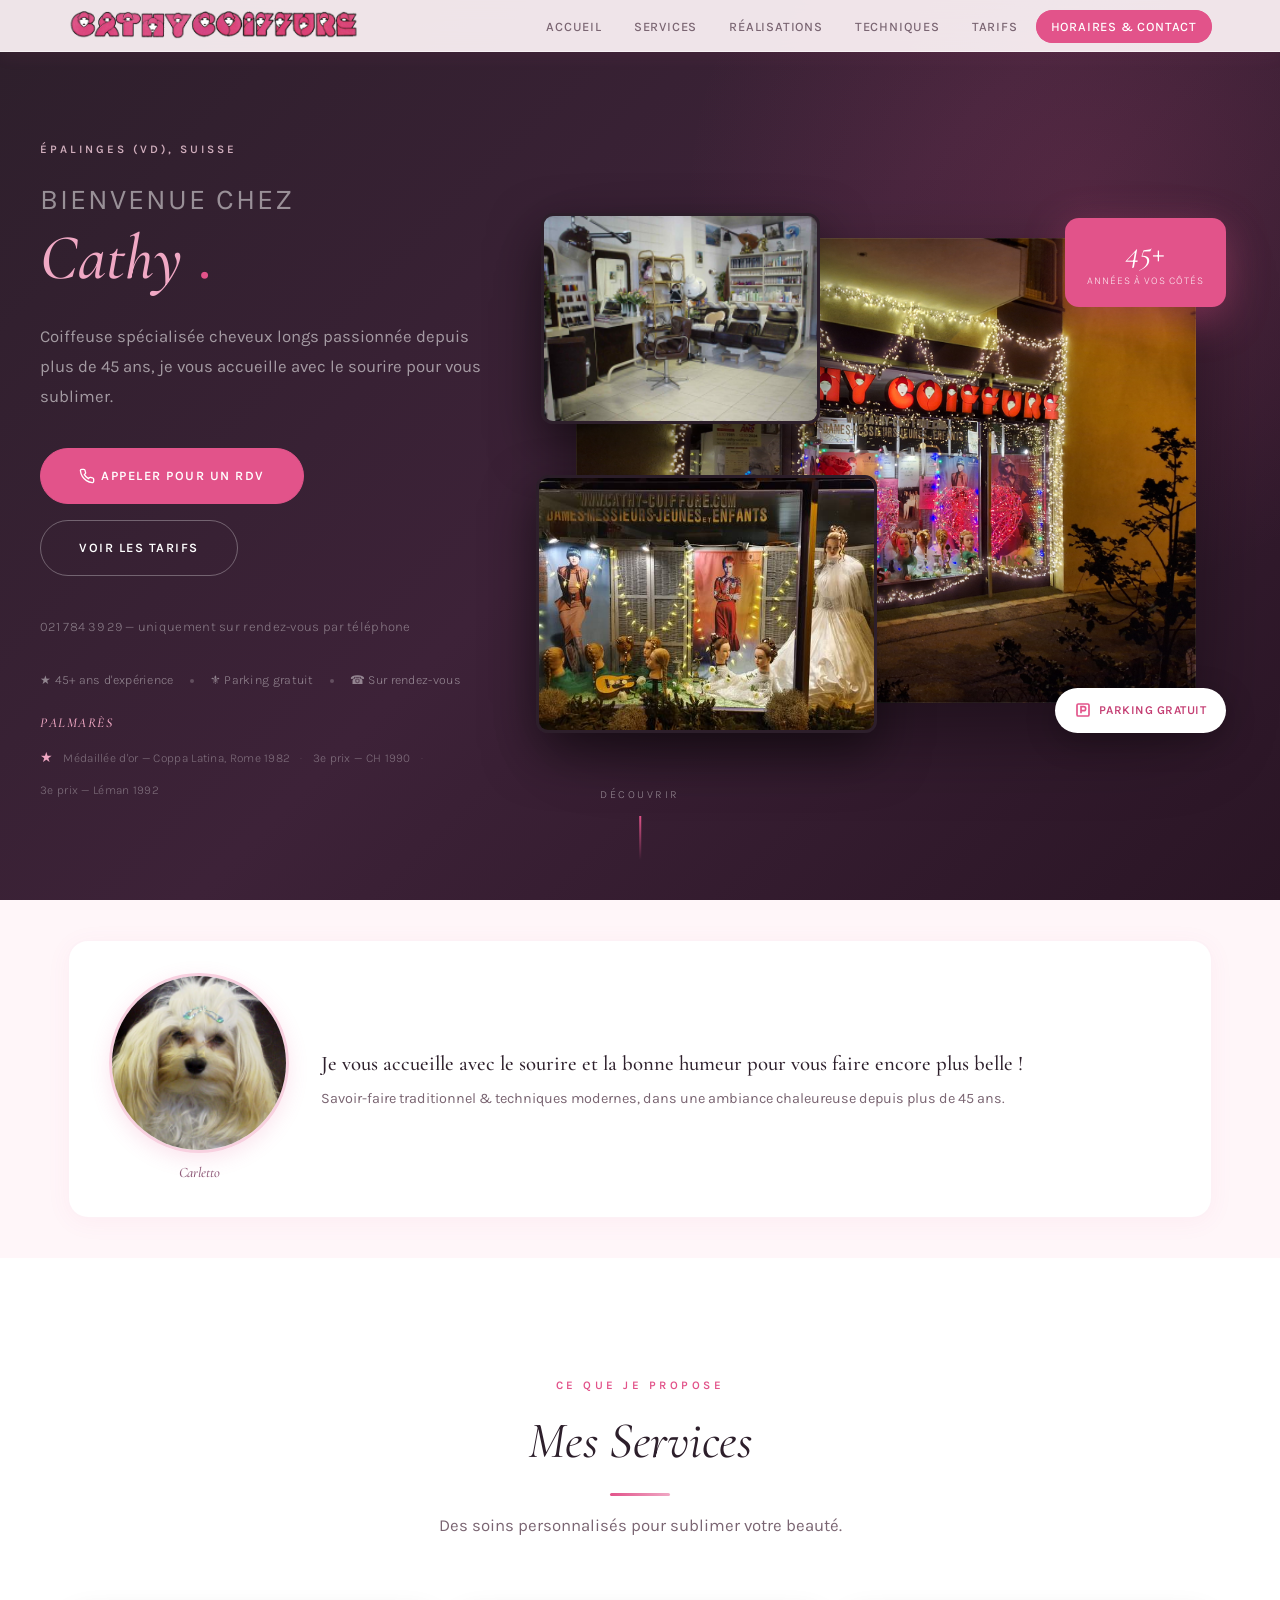
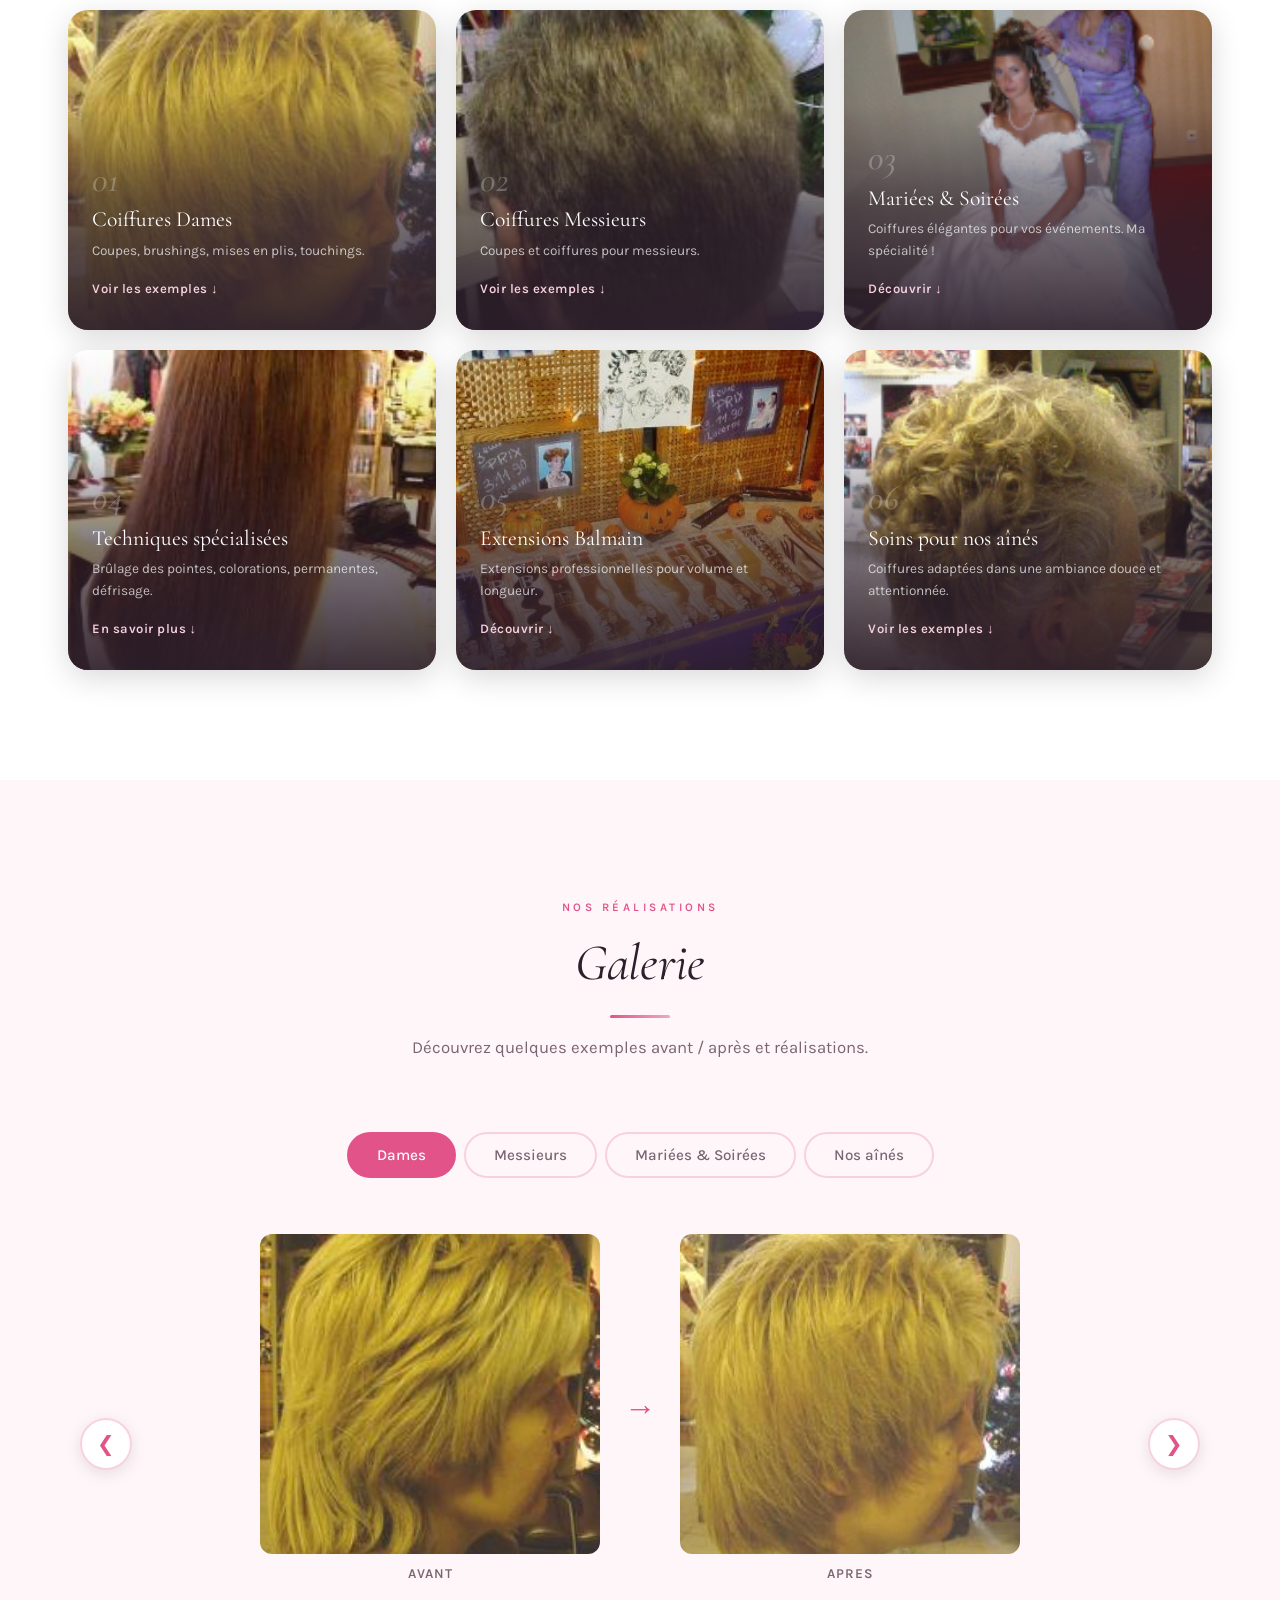
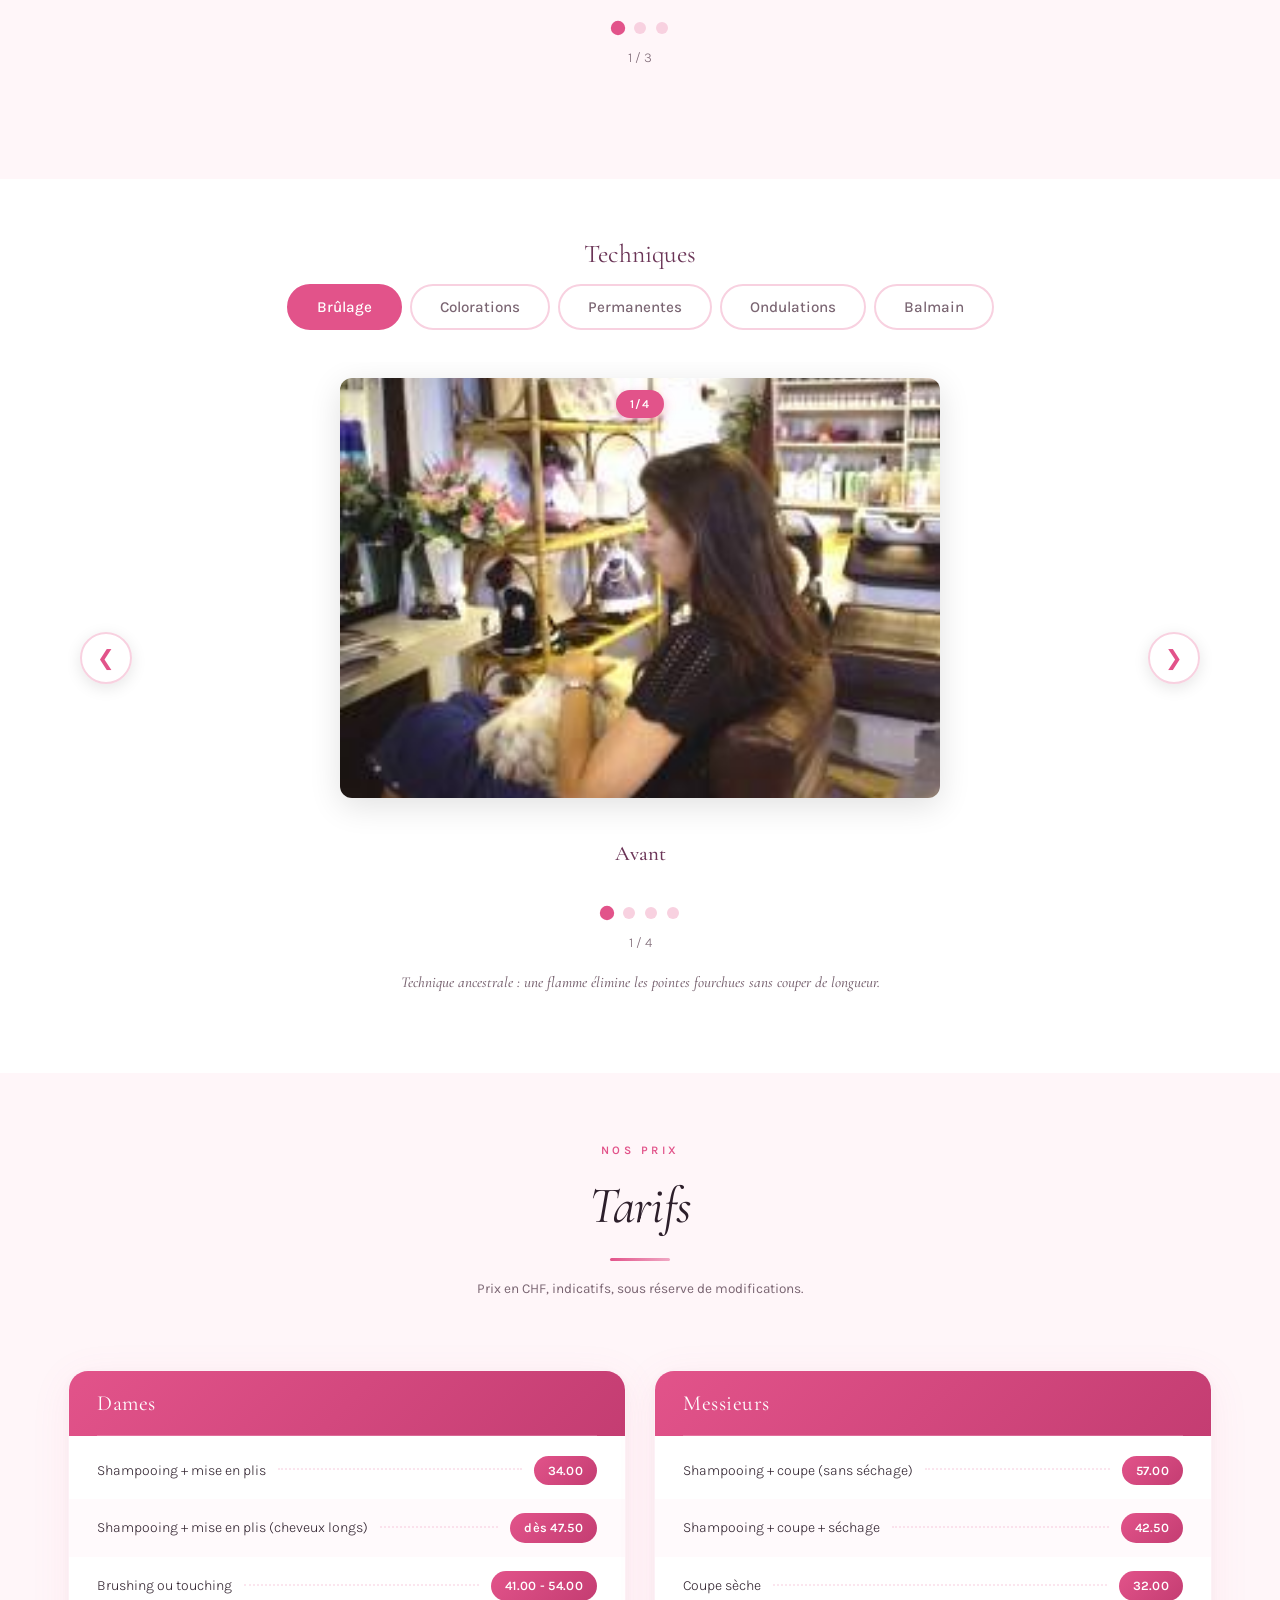
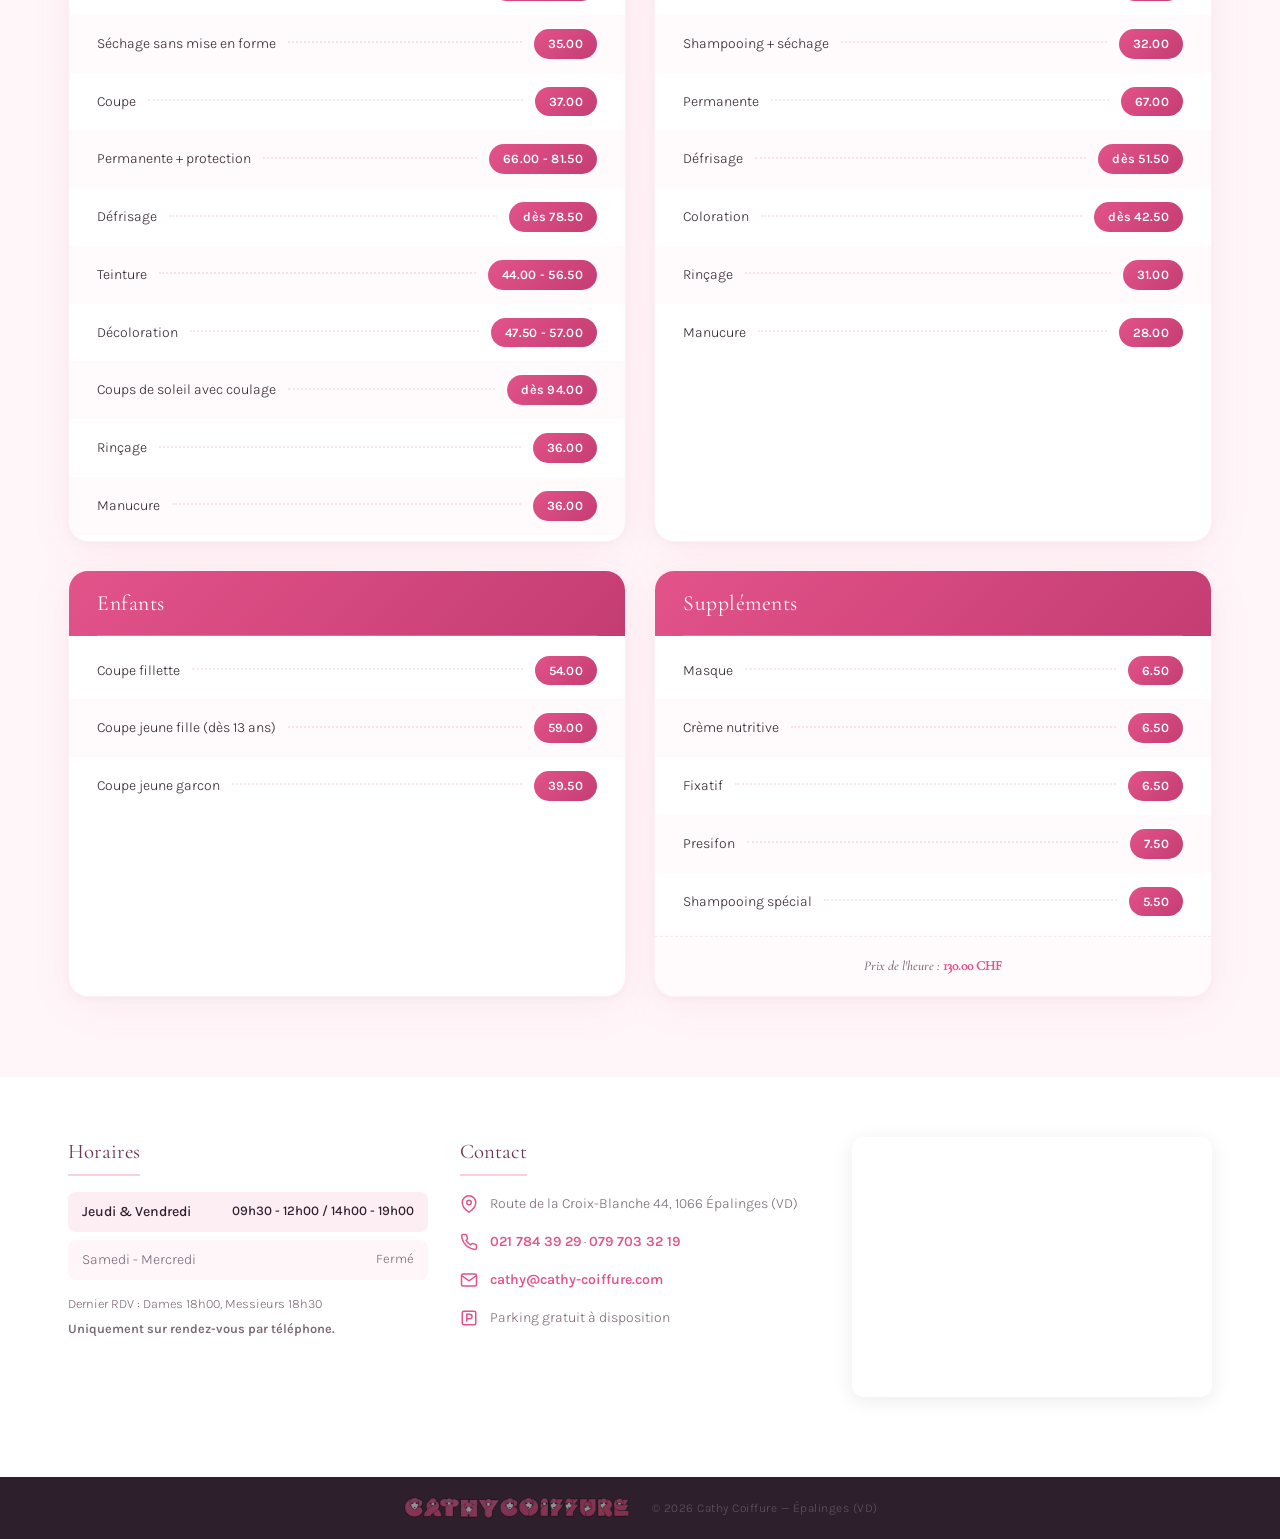
==== commit ef797435: "Update" ====
--- a/index.html
+++ b/index.html
@@ -3,26 +3,27 @@
 <head>
     <meta charset="UTF-8">
     <meta name="viewport" content="width=device-width, initial-scale=1.0">
-    <title>Cathy Coiffure | Coiffeuse specialisee cheveux longs a Epalinges (VD)</title>
-    <meta name="description" content="Cathy Coiffure, votre coiffeuse specialisee cheveux longs a Epalinges (VD). Coupes, colorations, coiffures de mariees, extensions Balmain, brulage des pointes. Plus de 30 ans d'experience. Parking gratuit. Sur rendez-vous.">
-    <meta name="keywords" content="coiffeuse epalinges, coiffeur epalinges, salon coiffure epalinges, coiffeuse cheveux longs lausanne, coiffure mariee vaud, extensions balmain suisse, brulage pointes, coiffeur pully, coiffeur lausanne est">
+    <link rel="icon" type="image/x-icon" href="favicon.ico">
+    <title>Cathy Coiffure | Coiffeuse spécialisée cheveux longs à Épalinges (VD)</title>
+    <meta name="description" content="Cathy Coiffure, votre coiffeuse spécialisée cheveux longs à Épalinges (VD). Coupes, colorations, coiffures de mariées, extensions Balmain, brûlage des pointes. Plus de 45 ans d'expérience. Parking gratuit. Sur rendez-vous.">
+    <meta name="keywords" content="coiffeuse épalinges, coiffeur épalinges, salon coiffure épalinges, coiffeuse cheveux longs lausanne, coiffure mariée vaud, extensions balmain suisse, brûlage pointes, coiffeur pully, coiffeur lausanne est">
     <link rel="canonical" href="https://www.cathy-coiffure.com/">
     <meta property="og:type" content="website">
-    <meta property="og:title" content="Cathy Coiffure | Coiffeuse specialisee cheveux longs a Epalinges">
-    <meta property="og:description" content="Coiffeuse specialisee cheveux longs a Epalinges depuis plus de 30 ans. Coupes, colorations, mariees, extensions Balmain. Parking gratuit. Sur rendez-vous.">
+    <meta property="og:title" content="Cathy Coiffure | Coiffeuse spécialisée cheveux longs à Épalinges">
+    <meta property="og:description" content="Coiffeuse spécialisée cheveux longs à Épalinges depuis plus de 45 ans. Coupes, colorations, mariées, extensions Balmain. Parking gratuit. Sur rendez-vous.">
     <meta property="og:url" content="https://www.cathy-coiffure.com/">
     <meta property="og:locale" content="fr_CH">
     <meta property="og:site_name" content="Cathy Coiffure">
     <meta property="og:image" content="https://www.cathy-coiffure.com/images/image347.jpg">
     <meta name="twitter:card" content="summary_large_image">
-    <meta name="twitter:title" content="Cathy Coiffure | Coiffeuse specialisee cheveux longs a Epalinges">
-    <meta name="twitter:description" content="Coiffeuse specialisee cheveux longs a Epalinges depuis plus de 30 ans. Parking gratuit. Sur rendez-vous.">
+    <meta name="twitter:title" content="Cathy Coiffure | Coiffeuse spécialisée cheveux longs à Épalinges">
+    <meta name="twitter:description" content="Coiffeuse spécialisée cheveux longs à Épalinges depuis plus de 45 ans. Parking gratuit. Sur rendez-vous.">
     <meta name="twitter:image" content="https://www.cathy-coiffure.com/images/image347.jpg">
     <meta name="geo.region" content="CH-VD">
     <meta name="geo.placename" content="Epalinges">
     <link rel="stylesheet" href="style.css">
     <script type="application/ld+json">
-    {n        "@context": "https://schema.org",n        "@type": "HairSalon",n        "name": "Cathy Coiffure",n        "description": "Coiffeuse specialisee cheveux longs a Epalinges depuis plus de 30 ans. Coupes, colorations, coiffures de mariees, extensions Balmain, brulage des pointes.",n        "url": "https://www.cathy-coiffure.com",n        "telephone": "+41217843929",n        "email": "cathy@cathy-coiffure.com",n        "image": "https://www.cathy-coiffure.com/images/image347.jpg",n        "address": {n            "@type": "PostalAddress",n            "streetAddress": "Route de la Croix-Blanche 44",n            "addressLocality": "Epalinges",n            "postalCode": "1066",n            "addressRegion": "VD",n            "addressCountry": "CH"n        },n        "geo": {n            "@type": "GeoCoordinates",n            "latitude": "46.534",n            "longitude": "6.659"n        },n        "openingHoursSpecification": [n            {n                "@type": "OpeningHoursSpecification",n                "dayOfWeek": ["Thursday", "Friday"],n                "opens": "09:30",n                "closes": "12:00"n            },n            {n                "@type": "OpeningHoursSpecification",n                "dayOfWeek": ["Thursday", "Friday"],n                "opens": "14:00",n                "closes": "19:00"n            }n        ],n        "priceRange": "$$",n        "amenityFeature": {n            "@type": "LocationFeatureSpecification",n            "name": "Parking gratuit",n            "value": truen        },n        "sameAs": []n    }n    </script>
+    {n        "@context": "https://schema.org",n        "@type": "HairSalon",n        "name": "Cathy Coiffure",n        "description": "Coiffeuse spécialisée cheveux longs à Épalinges depuis plus de 45 ans. Coupes, colorations, coiffures de mariées, extensions Balmain, brûlage des pointes.",n        "url": "https://www.cathy-coiffure.com",n        "telephone": "+41217843929",n        "email": "cathy@cathy-coiffure.com",n        "image": "https://www.cathy-coiffure.com/images/image347.jpg",n        "address": {n            "@type": "PostalAddress",n            "streetAddress": "Route de la Croix-Blanche 44",n            "addressLocality": "Epalinges",n            "postalCode": "1066",n            "addressRegion": "VD",n            "addressCountry": "CH"n        },n        "geo": {n            "@type": "GeoCoordinates",n            "latitude": "46.534",n            "longitude": "6.659"n        },n        "openingHoursSpecification": [n            {n                "@type": "OpeningHoursSpecification",n                "dayOfWeek": ["Thursday", "Friday"],n                "opens": "09:30",n                "closes": "12:00"n            },n            {n                "@type": "OpeningHoursSpecification",n                "dayOfWeek": ["Thursday", "Friday"],n                "opens": "14:00",n                "closes": "19:00"n            }n        ],n        "priceRange": "$$",n        "amenityFeature": {n            "@type": "LocationFeatureSpecification",n            "name": "Parking gratuit",n            "value": truen        },n        "sameAs": []n    }n    </script>
 </head>
 <body>
     <!-- ============================================
@@ -35,7 +36,7 @@
             <ul class="nav-links" id="navLinks">
                 <li><a href="#accueil">Accueil</a></li>
                 <li><a href="#services">Services</a></li>
-                <li><a href="#realisations">Realisations</a></li>
+                <li><a href="#realisations">Réalisations</a></li>
                 <li><a href="#techniques">Techniques</a></li>
                 <li><a href="#tarifs">Tarifs</a></li>
                 <li><a href="#horaires" class="nav-cta">Horaires & Contact</a></li>
@@ -49,41 +50,45 @@
     <header class="hero" id="accueil">
         <div class="hero-split">
             <div class="hero-left">
-                <p class="hero-eyebrow">Epalinges (VD), Suisse</p>
+                <p class="hero-eyebrow">Épalinges (VD), Suisse</p>
                 <h1><span class="hero-hello">Bienvenue chez</span><em>Cathy</em> <span class="hero-dot">.</span></h1>
-                <p class="hero-text">Coiffeuse specialisee cheveux longs passionnee depuis plus de 30 ans, je vous accueille avec le sourire pour vous sublimer.</p>
+                <p class="hero-text">Coiffeuse spécialisée cheveux longs passionnée depuis plus de 45 ans, je vous accueille avec le sourire pour vous sublimer.</p>
                 <div class="hero-actions">
                     <a href="tel:+41217843929" class="btn btn-primary"><svg width="16" height="16" viewBox="0 0 24 24" fill="none" stroke="currentColor" stroke-width="2" style="vertical-align:-2px;margin-right:6px"><path d="M22 16.92v3a2 2 0 01-2.18 2 19.79 19.79 0 01-8.63-3.07 19.5 19.5 0 01-6-6 19.79 19.79 0 01-3.07-8.67A2 2 0 014.11 2h3a2 2 0 012 1.72c.127.96.361 1.903.7 2.81a2 2 0 01-.45 2.11L8.09 9.91a16 16 0 006 6l1.27-1.27a2 2 0 012.11-.45c.907.339 1.85.573 2.81.7A2 2 0 0122 16.92z"/></svg>Appeler pour un RDV</a>
                     <a href="#tarifs" class="btn btn-outline">Voir les tarifs</a>
                 </div>
-                <p class="hero-phone-note">021 784 39 29 — uniquement sur rendez-vous par telephone</p>
+                <p class="hero-phone-note">021 784 39 29 — uniquement sur rendez-vous par téléphone</p>
                 <div class="hero-perks">
-                    <span class="hero-perk">&#9733; 30+ ans d'experience</span>
+                    <span class="hero-perk">&#9733; 45+ ans d'expérience</span>
                     <span class="hero-perk-sep"></span>
                     <span class="hero-perk">&#9884; Parking gratuit</span>
                     <span class="hero-perk-sep"></span>
                     <span class="hero-perk">&#9742; Sur rendez-vous</span>
                 </div>
                 <div class="hero-palmares-line">
+                    <span class="hero-palmares-subtitle">Palmarès</span>
                     <span class="hero-palmares-trophy">&#9733;</span>
-                    <span class="hero-palmares-item">Medaillee d'or — Rome 1982<img src="galeries/palmares/01.jpg" alt="Rome 1982" class="hero-palmares-hover"></span>
+                    <span class="hero-palmares-item" data-modal-title="Coppa Latina — Rome 1982" data-modal-img="galeries/palmares/04.png" data-modal-overlay="galeries/palmares/01.jpg" data-modal-desc="Festival Internazionale Acconciatura — Coppa Latina, 18-19 avril 1982, Rome (Italie). Catégorie : Acconciatura Femminile Show. Vincitrice assoluta con Medaglia d'Oro — décerné par la Confédération Mondiale de la Coiffure (CMC) et le Circolo delle Arti e Tecniche Acconciatura Italiana.">Médaillée d'or — Coppa Latina, Rome 1982<img src="galeries/palmares/04.png" alt="Diplôme Coppa Latina 1982" class="hero-palmares-hover"></span>
                     <span class="hero-palmares-sep">&middot;</span>
-                    <span class="hero-palmares-item">3e prix — CH 1990<img src="galeries/palmares/02.png" alt="CH 1990" class="hero-palmares-hover"></span>
+                    <span class="hero-palmares-item" data-modal-title="Championnat Suisse 1990" data-modal-img="galeries/palmares/02.png" data-modal-desc="3ème prix au Championnat Suisse de Coiffure 1990. Spécialité : Coiffure de mariage.">3e prix — CH 1990<img src="galeries/palmares/02.png" alt="CH 1990" class="hero-palmares-hover"></span>
                     <span class="hero-palmares-sep">&middot;</span>
-                    <span class="hero-palmares-item">3e prix — Leman 1992<img src="galeries/palmares/03.jpg" alt="Leman 1992" class="hero-palmares-hover"></span>
+                    <span class="hero-palmares-item" data-modal-title="Boucles du Léman 1992" data-modal-img="galeries/palmares/03.jpg" data-modal-desc="3ème prix aux Boucles du Léman 1992. Spécialité : Coiffure de mariage.">3e prix — Léman 1992<img src="galeries/palmares/03.jpg" alt="Léman 1992" class="hero-palmares-hover"></span>
                 </div>
             </div>
             <div class="hero-right">
                 <div class="hero-photo-stack">
                     <div class="hero-photo-main">
-                        <img src="images/image347.jpg" alt="Salon Cathy Coiffure">
+                        <img src="images/t4fxjx7.jpg" alt="Salon Cathy Coiffure illuminé">
                     </div>
                     <div class="hero-photo-accent">
-                        <img src="images/image546.png" alt="Interieur du salon">
+                        <img src="images/b2x5bqh.jpg" alt="Vitrine du salon">
+                    </div>
+                    <div class="hero-photo-accent hero-photo-accent-top">
+                        <img src="images/image546.png" alt="Intérieur du salon">
                     </div>
                     <div class="hero-float-card">
-                        <span class="hero-float-number">30+</span>
-                        <span class="hero-float-label">annees a vos cotes</span>
+                        <span class="hero-float-number">45+</span>
+                        <span class="hero-float-label">années à vos côtés</span>
                     </div>
                     <div class="hero-float-parking">
                         <svg width="16" height="16" viewBox="0 0 24 24" fill="none" stroke="currentColor" stroke-width="2.5"><rect x="3" y="3" width="18" height="18" rx="2"/><path d="M9 17V7h4a3 3 0 010 6H9"/></svg>
@@ -93,7 +98,7 @@
             </div>
         </div>
         <div class="hero-scroll">
-            <span>Decouvrir</span>
+            <span>Découvrir</span>
             <div class="scroll-line"></div>
         </div>
     </header>
@@ -110,7 +115,7 @@
                 </div>
                 <div class="about-bandeau-text">
                     <p class="about-bandeau-quote">Je vous accueille avec le sourire et la bonne humeur pour vous faire encore plus belle !</p>
-                    <p class="about-bandeau-sub">Savoir-faire traditionnel & techniques modernes, dans une ambiance chaleureuse depuis plus de 30 ans.</p>
+                    <p class="about-bandeau-sub">Savoir-faire traditionnel & techniques modernes, dans une ambiance chaleureuse depuis plus de 45 ans.</p>
                 </div>
             </div>
         </div>
@@ -124,7 +129,7 @@
             <div class="section-header">
                 <span class="section-label">Ce que je propose</span>
                 <h2>Mes Services</h2>
-                <p class="section-subtitle">Des soins personnalises pour sublimer votre beaute.</p>
+                <p class="section-subtitle">Des soins personnalisés pour sublimer votre beauté.</p>
             </div>
             <div class="services-grid">
                 <a href="#realisations" data-switch-tab="tab-dames" class="service-card-img reveal" style="background-image:url('galeries/dames/01-apres.jpg')">
@@ -139,23 +144,23 @@
                     <div class="service-card-overlay">
                         <span class="service-card-number">02</span>
                         <h3>Coiffures Messieurs</h3>
-                        <p>Coupes, rasage, taille de barbe et moustache.</p>
+                        <p>Coupes et coiffures pour messieurs.</p>
                         <span class="card-link">Voir les exemples &darr;</span>
                     </div>
                 </a>
                 <a href="#realisations" data-switch-tab="tab-mariees" class="service-card-img reveal" style="background-image:url('galeries/mariees/01-large.png')">
                     <div class="service-card-overlay">
                         <span class="service-card-number">03</span>
-                        <h3>Mariees & Soirees</h3>
-                        <p>Coiffures elegantes pour vos evenements. Ma specialite !</p>
-                        <span class="card-link">Decouvrir &darr;</span>
+                        <h3>Mariées & Soirées</h3>
+                        <p>Coiffures élégantes pour vos événements. Ma spécialité !</p>
+                        <span class="card-link">Découvrir &darr;</span>
                     </div>
                 </a>
                 <a href="#techniques" data-switch-tab="tab-brulage" class="service-card-img reveal" style="background-image:url('galeries/brulage/04-resultat.jpg')">
                     <div class="service-card-overlay">
                         <span class="service-card-number">04</span>
-                        <h3>Techniques specialisees</h3>
-                        <p>Brulage des pointes, colorations, permanentes, defrisage.</p>
+                        <h3>Techniques spécialisées</h3>
+                        <p>Brûlage des pointes, colorations, permanentes, défrisage.</p>
                         <span class="card-link">En savoir plus &darr;</span>
                     </div>
                 </a>
@@ -164,14 +169,14 @@
                         <span class="service-card-number">05</span>
                         <h3>Extensions Balmain</h3>
                         <p>Extensions professionnelles pour volume et longueur.</p>
-                        <span class="card-link">Decouvrir &darr;</span>
+                        <span class="card-link">Découvrir &darr;</span>
                     </div>
                 </a>
                 <a href="#realisations" data-switch-tab="tab-aines" class="service-card-img reveal" style="background-image:url('galeries/aines/01-large.png')">
                     <div class="service-card-overlay">
                         <span class="service-card-number">06</span>
-                        <h3>Soins pour nos aines</h3>
-                        <p>Coiffures adaptees dans une ambiance douce et attentionnee.</p>
+                        <h3>Soins pour nos aînés</h3>
+                        <p>Coiffures adaptées dans une ambiance douce et attentionnée.</p>
                         <span class="card-link">Voir les exemples &darr;</span>
                     </div>
                 </a>
@@ -185,21 +190,21 @@
     <section class="section section-cream" id="realisations">
         <div class="container">
             <div class="section-header">
-                <span class="section-label">Nos realisations</span>
+                <span class="section-label">Nos réalisations</span>
                 <h2>Galerie</h2>
-                <p class="section-subtitle">Decouvrez quelques exemples avant / apres et realisations.</p>
+                <p class="section-subtitle">Découvrez quelques exemples avant / après et réalisations.</p>
             </div>
             <div class="onepage-tabs">
                 <button class="onepage-tab active" data-target="tab-dames">Dames</button>
                 <button class="onepage-tab" data-target="tab-messieurs">Messieurs</button>
-                <button class="onepage-tab" data-target="tab-mariees">Mariees & Soirees</button>
-                <button class="onepage-tab" data-target="tab-aines">Nos aines</button>
+                <button class="onepage-tab" data-target="tab-mariees">Mariées & Soirées</button>
+                <button class="onepage-tab" data-target="tab-aines">Nos aînés</button>
             </div>
             <div class="onepage-tab-panels">
                 <div class="onepage-panel active" id="tab-dames">
                     <div class="carousel" data-carousel>
                         <div class="carousel-track" data-galerie="dames" data-alt="Coiffure dame"></div>
-                        <button class="carousel-btn carousel-prev" aria-label="Precedent">&#10094;</button>
+                        <button class="carousel-btn carousel-prev" aria-label="Précédent">&#10094;</button>
                         <button class="carousel-btn carousel-next" aria-label="Suivant">&#10095;</button>
                         <div class="carousel-dots"></div>
                     </div>
@@ -207,23 +212,23 @@
                 <div class="onepage-panel" id="tab-messieurs">
                     <div class="carousel" data-carousel>
                         <div class="carousel-track" data-galerie="messieurs" data-alt="Coiffure homme"></div>
-                        <button class="carousel-btn carousel-prev" aria-label="Precedent">&#10094;</button>
+                        <button class="carousel-btn carousel-prev" aria-label="Précédent">&#10094;</button>
                         <button class="carousel-btn carousel-next" aria-label="Suivant">&#10095;</button>
                         <div class="carousel-dots"></div>
                     </div>
                 </div>
                 <div class="onepage-panel" id="tab-mariees">
                     <div class="carousel" data-carousel>
-                        <div class="carousel-track" data-galerie="mariees" data-alt="Coiffure de mariee"></div>
-                        <button class="carousel-btn carousel-prev" aria-label="Precedent">&#10094;</button>
+                        <div class="carousel-track" data-galerie="mariees" data-alt="Coiffure de mariée"></div>
+                        <button class="carousel-btn carousel-prev" aria-label="Précédent">&#10094;</button>
                         <button class="carousel-btn carousel-next" aria-label="Suivant">&#10095;</button>
                         <div class="carousel-dots"></div>
                     </div>
                     <div style="margin-top:32px">
-                        <h4 class="galerie-sub-title" style="margin-bottom:16px">Soirees</h4>
+                        <h4 class="galerie-sub-title" style="margin-bottom:16px">Soirées</h4>
                         <div class="carousel" data-carousel>
-                            <div class="carousel-track" data-galerie="soirees" data-alt="Coiffure soiree"></div>
-                            <button class="carousel-btn carousel-prev" aria-label="Precedent">&#10094;</button>
+                            <div class="carousel-track" data-galerie="soirees" data-alt="Coiffure soirée"></div>
+                            <button class="carousel-btn carousel-prev" aria-label="Précédent">&#10094;</button>
                             <button class="carousel-btn carousel-next" aria-label="Suivant">&#10095;</button>
                             <div class="carousel-dots"></div>
                         </div>
@@ -231,8 +236,8 @@
                 </div>
                 <div class="onepage-panel" id="tab-aines">
                     <div class="carousel" data-carousel>
-                        <div class="carousel-track" data-galerie="aines" data-alt="Coiffure aines"></div>
-                        <button class="carousel-btn carousel-prev" aria-label="Precedent">&#10094;</button>
+                        <div class="carousel-track" data-galerie="aines" data-alt="Coiffure aînés"></div>
+                        <button class="carousel-btn carousel-prev" aria-label="Précédent">&#10094;</button>
                         <button class="carousel-btn carousel-next" aria-label="Suivant">&#10095;</button>
                         <div class="carousel-dots"></div>
                     </div>
@@ -249,7 +254,7 @@
             <div class="tech-header">
                 <h2 class="tech-header-title">Techniques</h2>
                 <div class="onepage-tabs">
-                    <button class="onepage-tab active" data-target="tab-brulage">Brulage</button>
+                    <button class="onepage-tab active" data-target="tab-brulage">Brûlage</button>
                     <button class="onepage-tab" data-target="tab-colorations">Colorations</button>
                     <button class="onepage-tab" data-target="tab-permanentes">Permanentes</button>
                     <button class="onepage-tab" data-target="tab-ondulations">Ondulations</button>
@@ -259,26 +264,26 @@
             <div class="onepage-tab-panels">
                 <div class="onepage-panel active" id="tab-brulage">
                     <div class="carousel" data-carousel>
-                        <div class="carousel-track" data-galerie="brulage" data-alt="Brulage des pointes"></div>
-                        <button class="carousel-btn carousel-prev" aria-label="Precedent">&#10094;</button>
-                        <button class="carousel-btn carousel-next" aria-label="Suivant">&#10095;</button>
-                        <div class="carousel-dots"></div>
-                    </div>
-                    <p class="tech-caption">Technique ancestrale : une flamme elimine les pointes fourchues sans couper de longueur.</p>
+                        <div class="carousel-track" data-galerie="brulage" data-alt="Brûlage des pointes"></div>
+                        <button class="carousel-btn carousel-prev" aria-label="Précédent">&#10094;</button>
+                        <button class="carousel-btn carousel-next" aria-label="Suivant">&#10095;</button>
+                        <div class="carousel-dots"></div>
+                    </div>
+                    <p class="tech-caption">Technique ancestrale : une flamme élimine les pointes fourchues sans couper de longueur.</p>
                 </div>
                 <div class="onepage-panel" id="tab-colorations">
                     <div class="carousel" data-carousel>
                         <div class="carousel-track" data-galerie="colorations" data-alt="Coloration"></div>
-                        <button class="carousel-btn carousel-prev" aria-label="Precedent">&#10094;</button>
-                        <button class="carousel-btn carousel-next" aria-label="Suivant">&#10095;</button>
-                        <div class="carousel-dots"></div>
-                    </div>
-                    <p class="tech-caption">Teinture, decoloration, coups de soleil — couleur adaptee a votre teint.</p>
+                        <button class="carousel-btn carousel-prev" aria-label="Précédent">&#10094;</button>
+                        <button class="carousel-btn carousel-next" aria-label="Suivant">&#10095;</button>
+                        <div class="carousel-dots"></div>
+                    </div>
+                    <p class="tech-caption">Teinture, décoloration, coups de soleil — couleur adaptée à votre teint.</p>
                 </div>
                 <div class="onepage-panel" id="tab-permanentes">
                     <div class="carousel" data-carousel>
                         <div class="carousel-track" data-galerie="permanentes" data-alt="Permanente"></div>
-                        <button class="carousel-btn carousel-prev" aria-label="Precedent">&#10094;</button>
+                        <button class="carousel-btn carousel-prev" aria-label="Précédent">&#10094;</button>
                         <button class="carousel-btn carousel-next" aria-label="Suivant">&#10095;</button>
                         <div class="carousel-dots"></div>
                     </div>
@@ -287,20 +292,20 @@
                 <div class="onepage-panel" id="tab-ondulations">
                     <div class="carousel" data-carousel>
                         <div class="carousel-track" data-galerie="ondulations" data-alt="Ondulation"></div>
-                        <button class="carousel-btn carousel-prev" aria-label="Precedent">&#10094;</button>
-                        <button class="carousel-btn carousel-next" aria-label="Suivant">&#10095;</button>
-                        <div class="carousel-dots"></div>
-                    </div>
-                    <p class="tech-caption">Vagues naturelles et volume maitrise.</p>
+                        <button class="carousel-btn carousel-prev" aria-label="Précédent">&#10094;</button>
+                        <button class="carousel-btn carousel-next" aria-label="Suivant">&#10095;</button>
+                        <div class="carousel-dots"></div>
+                    </div>
+                    <p class="tech-caption">Vagues naturelles et volume maîtrisé.</p>
                 </div>
                 <div class="onepage-panel" id="tab-balmain">
                     <div class="carousel" data-carousel>
                         <div class="carousel-track" data-galerie="balmain" data-alt="Extensions Balmain"></div>
-                        <button class="carousel-btn carousel-prev" aria-label="Precedent">&#10094;</button>
-                        <button class="carousel-btn carousel-next" aria-label="Suivant">&#10095;</button>
-                        <div class="carousel-dots"></div>
-                    </div>
-                    <p class="tech-caption">Extensions Balmain Paris — volume et longueur immediats, resultat naturel.</p>
+                        <button class="carousel-btn carousel-prev" aria-label="Précédent">&#10094;</button>
+                        <button class="carousel-btn carousel-next" aria-label="Suivant">&#10095;</button>
+                        <div class="carousel-dots"></div>
+                    </div>
+                    <p class="tech-caption">Extensions Balmain Paris — volume et longueur immédiats, résultat naturel.</p>
                 </div>
             </div>
         </div>
@@ -314,7 +319,7 @@
             <div class="section-header section-header-compact">
                 <span class="section-label">Nos prix</span>
                 <h2>Tarifs</h2>
-                <p class="section-subtitle">Prix en CHF, indicatifs, sous reserve de modifications.</p>
+                <p class="section-subtitle">Prix en CHF, indicatifs, sous réserve de modifications.</p>
             </div>
             <div data-cfg-tarifs-grid></div>
         </div>
@@ -335,18 +340,18 @@
                         </div>
                         <div class="info-horaire-row">
                             <span class="info-horaire-day">Samedi - Mercredi</span>
-                            <span class="info-horaire-time">Ferme</span>
+                            <span class="info-horaire-time">Fermé</span>
                         </div>
                     </div>
                     <p class="info-final-note">Dernier RDV : Dames 18h00, Messieurs 18h30</p>
-                    <p class="info-final-note"><strong>Uniquement sur rendez-vous par telephone.</strong></p>
+                    <p class="info-final-note"><strong>Uniquement sur rendez-vous par téléphone.</strong></p>
                 </div>
                 <div class="info-final-col" id="contact">
                     <h3 class="info-final-title">Contact</h3>
                     <div class="info-final-items">
                         <div class="contact-compact-item">
                             <svg width="18" height="18" viewBox="0 0 24 24" fill="none" stroke="currentColor" stroke-width="2"><path d="M21 10c0 7-9 13-9 13s-9-6-9-13a9 9 0 0118 0z"/><circle cx="12" cy="10" r="3"/></svg>
-                            <span>Route de la Croix-Blanche 44, 1066 Epalinges (VD)</span>
+                            <span>Route de la Croix-Blanche 44, 1066 Épalinges (VD)</span>
                         </div>
                         <div class="contact-compact-item">
                             <svg width="18" height="18" viewBox="0 0 24 24" fill="none" stroke="currentColor" stroke-width="2"><path d="M22 16.92v3a2 2 0 01-2.18 2 19.79 19.79 0 01-8.63-3.07 19.5 19.5 0 01-6-6 19.79 19.79 0 01-3.07-8.67A2 2 0 014.11 2h3a2 2 0 012 1.72c.127.96.361 1.903.7 2.81a2 2 0 01-.45 2.11L8.09 9.91a16 16 0 006 6l1.27-1.27a2 2 0 012.11-.45c.907.339 1.85.573 2.81.7A2 2 0 0122 16.92z"/></svg>
@@ -358,7 +363,7 @@
                         </div>
                         <div class="contact-compact-item">
                             <svg width="18" height="18" viewBox="0 0 24 24" fill="none" stroke="currentColor" stroke-width="2"><rect x="3" y="3" width="18" height="18" rx="2"/><path d="M9 17V7h4a3 3 0 010 6H9"/></svg>
-                            <span>Parking gratuit a disposition</span>
+                            <span>Parking gratuit à disposition</span>
                         </div>
                     </div>
                 </div>
@@ -375,14 +380,26 @@
     <footer class="footer-mini">
         <div class="container">
             <a href="#accueil" class="footer-mini-logo"><img src="images/new_logo.png" alt="Cathy Coiffure" class="logo-img"></a>
-            <span class="footer-mini-copy">&copy; 2026 Cathy Coiffure — Epalinges (VD)</span>
+            <span class="footer-mini-copy">&copy; 2026 Cathy Coiffure — Épalinges (VD)</span>
         </div>
     </footer>
 
-    <!-- Bouton telephone flottant mobile -->
+    <!-- Bouton téléphone flottant mobile -->
     <a href="tel:+41217843929" class="fab-phone" aria-label="Appeler Cathy Coiffure">
         <svg width="24" height="24" viewBox="0 0 24 24" fill="none" stroke="currentColor" stroke-width="2"><path d="M22 16.92v3a2 2 0 01-2.18 2 19.79 19.79 0 01-8.63-3.07 19.5 19.5 0 01-6-6 19.79 19.79 0 01-3.07-8.67A2 2 0 014.11 2h3a2 2 0 012 1.72c.127.96.361 1.903.7 2.81a2 2 0 01-.45 2.11L8.09 9.91a16 16 0 006 6l1.27-1.27a2 2 0 012.11-.45c.907.339 1.85.573 2.81.7A2 2 0 0122 16.92z"/></svg>
     </a>
+
+    <!-- Modal Palmarès -->
+    <div class="palmares-modal-overlay" id="palmaresModal">
+        <div class="palmares-modal">
+            <button class="palmares-modal-close" aria-label="Fermer">&times;</button>
+            <div class="palmares-modal-images" id="palmaresModalImages"></div>
+            <div class="palmares-modal-body">
+                <h3 class="palmares-modal-title" id="palmaresModalTitle"></h3>
+                <p class="palmares-modal-desc" id="palmaresModalDesc"></p>
+            </div>
+        </div>
+    </div>
 
     <script src="galeries-data.js"></script>
     <script src="config-data.js"></script>
--- a/style.css
+++ b/style.css
@@ -182,16 +182,13 @@
     position: fixed;
     top: 0; left: 0; right: 0;
     z-index: 1000;
-    padding: 18px 0;
+    padding: 10px 0;
     transition: all 0.5s var(--ease);
-}
-
-.navbar.scrolled {
     background: rgba(255, 246, 249, 0.92);
     backdrop-filter: blur(24px);
     -webkit-backdrop-filter: blur(24px);
     box-shadow: 0 2px 20px rgba(226, 83, 138, 0.08);
-    padding: 10px 0;
+    border-bottom: 1px solid rgba(255, 255, 255, 0.5);
 }
 
 .nav-container {
@@ -223,8 +220,8 @@
     color: var(--pink-soft);
 }
 
-.navbar.scrolled .nav-logo { color: var(--plum); }
-.navbar.scrolled .logo-c { color: var(--pink); }
+.nav-logo { color: var(--plum); }
+.logo-c { color: var(--pink); }
 
 .nav-links {
     list-style: none;
@@ -234,7 +231,7 @@
 }
 
 .nav-links a {
-    color: rgba(255,255,255,0.8);
+    color: var(--text-secondary);
     font-size: 0.8rem;
     font-weight: 500;
     letter-spacing: 0.8px;
@@ -245,31 +242,17 @@
 }
 
 .nav-links a:hover {
-    color: #fff;
-    background: rgba(255,255,255,0.12);
-}
-
-.navbar.scrolled .nav-links a {
-    color: var(--text-secondary);
-}
-
-.navbar.scrolled .nav-links a:hover {
     color: var(--pink);
     background: rgba(226, 83, 138, 0.06);
 }
 
 .nav-cta {
-    background: rgba(255,255,255,0.15) !important;
-    border: 1.5px solid rgba(255,255,255,0.3) !important;
-}
-
-.navbar.scrolled .nav-cta {
     background: var(--pink) !important;
     color: #fff !important;
-    border-color: var(--pink) !important;
-}
-
-.navbar.scrolled .nav-cta:hover {
+    border: 1.5px solid var(--pink) !important;
+}
+
+.nav-cta:hover {
     background: var(--pink-dark) !important;
     border-color: var(--pink-dark) !important;
 }
@@ -288,13 +271,11 @@
 .nav-toggle span {
     width: 24px;
     height: 2px;
-    background: #fff;
+    background: var(--plum);
     border-radius: 4px;
     transition: all 0.3s var(--ease);
     transform-origin: center;
 }
-
-.navbar.scrolled .nav-toggle span { background: var(--plum); }
 
 .nav-toggle.active span:nth-child(1) { transform: rotate(45deg) translate(5px, 5px); }
 .nav-toggle.active span:nth-child(2) { opacity: 0; }
@@ -336,10 +317,10 @@
     position: relative;
     z-index: 1;
     display: grid;
-    grid-template-columns: 1fr 1fr;
-    gap: 60px;
-    align-items: center;
-    max-width: 1200px;
+    grid-template-columns: 1fr 1.6fr;
+    gap: 50px;
+    align-items: center;
+    max-width: 1300px;
     margin: 0 auto;
     padding: 0 40px;
     width: 100%;
@@ -442,7 +423,7 @@
 .hero-photo-stack {
     position: relative;
     width: 100%;
-    max-width: 440px;
+    max-width: 620px;
 }
 
 .hero-photo-main {
@@ -483,6 +464,14 @@
     height: 100%;
     object-fit: cover;
     display: block;
+}
+
+.hero-photo-accent-top {
+    bottom: auto;
+    left: auto;
+    top: -25px;
+    left: -35px;
+    width: 45%;
 }
 
 .hero-float-card {
@@ -934,45 +923,64 @@
 .tarifs-grid {
     display: grid;
     grid-template-columns: 1fr 1fr;
-    gap: 24px;
+    gap: 28px;
 }
 
 .tarif-card {
     background: #fff;
-    border-radius: var(--radius);
+    border-radius: 20px;
     overflow: hidden;
-    box-shadow: 0 4px 24px rgba(226, 83, 138, 0.06);
-    border: 1px solid rgba(226, 83, 138, 0.06);
+    box-shadow: 0 8px 40px rgba(226, 83, 138, 0.08), 0 2px 8px rgba(0,0,0,0.03);
+    border: 1px solid rgba(226, 83, 138, 0.08);
+    transition: transform 0.3s var(--ease), box-shadow 0.3s var(--ease);
+}
+
+.tarif-card:hover {
+    transform: translateY(-4px);
+    box-shadow: 0 16px 50px rgba(226, 83, 138, 0.14), 0 4px 12px rgba(0,0,0,0.04);
 }
 
 .tarif-card-title {
     font-family: var(--font-display);
-    font-size: 1.3rem;
+    font-size: 1.35rem;
     font-weight: 500;
     color: #fff;
     background: linear-gradient(135deg, var(--pink), var(--pink-dark));
-    padding: 16px 24px;
+    padding: 20px 28px;
     margin: 0;
+    position: relative;
+    letter-spacing: 0.5px;
+}
+
+.tarif-card-title::after {
+    content: '';
+    position: absolute;
+    bottom: 0;
+    left: 28px;
+    right: 28px;
+    height: 1px;
+    background: rgba(255,255,255,0.2);
 }
 
 .tarif-table {
-    padding: 8px 0;
+    padding: 6px 0;
 }
 
 .tarif-row {
     display: flex;
     align-items: center;
     justify-content: space-between;
-    padding: 12px 24px;
-    gap: 10px;
-    border-bottom: 1px solid rgba(226, 83, 138, 0.05);
+    padding: 14px 28px;
+    gap: 12px;
     transition: background 0.2s var(--ease);
 }
 
-.tarif-row:last-child { border-bottom: none; }
+.tarif-row:nth-child(even) {
+    background: rgba(255, 246, 249, 0.5);
+}
 
 .tarif-row:hover {
-    background: var(--blush);
+    background: rgba(226, 83, 138, 0.06);
 }
 
 .tarif-name {
@@ -984,27 +992,32 @@
 
 .tarif-dots {
     flex: 1;
-    min-width: 12px;
+    min-width: 16px;
     height: 0;
-    border-bottom: 1px dashed rgba(226, 83, 138, 0.12);
+    border-bottom: 2px dotted rgba(226, 83, 138, 0.15);
     margin-bottom: 3px;
 }
 
 .tarif-price {
-    color: var(--pink-dark);
-    font-weight: 700;
-    font-size: 0.9rem;
+    color: #fff;
+    font-weight: 600;
+    font-size: 0.8rem;
     white-space: nowrap;
+    background: linear-gradient(135deg, var(--pink), var(--pink-dark));
+    padding: 4px 14px;
+    border-radius: 100px;
+    letter-spacing: 0.3px;
 }
 
 .tarif-footer-note {
-    padding: 14px 24px;
+    padding: 18px 28px;
     text-align: center;
-    font-size: 0.82rem;
+    font-size: 0.84rem;
     color: var(--text-secondary);
     font-style: italic;
     font-family: var(--font-display);
-    border-top: 1px solid rgba(226, 83, 138, 0.06);
+    border-top: 1px dashed rgba(226, 83, 138, 0.12);
+    background: rgba(255, 246, 249, 0.4);
 }
 
 .tarif-footer-note strong {
@@ -1665,8 +1678,7 @@
         background: rgba(255,255,255,0.08);
     }
 
-    .navbar.scrolled .nav-toggle:hover,
-    .always-scrolled .nav-toggle:hover {
+    .nav-toggle:hover {
         background: rgba(226,83,138,0.06);
     }
 
@@ -1923,6 +1935,7 @@
     .hero h1 { font-size: clamp(2.4rem, 10vw, 3.5rem); }
     .hero-photo-stack { max-width: 320px; margin: 0 auto; }
     .hero-photo-accent { bottom: -20px; left: -20px; width: 50%; }
+    .hero-photo-accent-top { bottom: auto; top: -15px; left: -15px; width: 40%; }
     .hero-float-card { top: -15px; right: -15px; padding: 14px 18px; }
     .hero-float-number { font-size: 1.6rem; }
     .hero-float-parking { bottom: -20px; right: -10px; padding: 10px 16px; font-size: 0.68rem; }
@@ -2199,6 +2212,17 @@
     letter-spacing: 0.3px;
 }
 
+.hero-palmares-subtitle {
+    width: 100%;
+    font-family: var(--font-display);
+    font-style: italic;
+    font-size: 0.85rem;
+    color: var(--pink-soft);
+    letter-spacing: 1.5px;
+    text-transform: uppercase;
+    margin-bottom: 2px;
+}
+
 .hero-palmares-trophy {
     color: var(--pink-soft);
     font-size: 0.85rem;
@@ -2206,6 +2230,133 @@
 
 .hero-palmares-sep {
     color: rgba(255, 255, 255, 0.15);
+}
+
+.hero-palmares-item[data-modal-title] {
+    cursor: pointer;
+}
+
+/* ============================================
+   MODAL PALMARES
+   ============================================ */
+.palmares-modal-overlay {
+    position: fixed;
+    inset: 0;
+    z-index: 9999;
+    background: rgba(0, 0, 0, 0.7);
+    backdrop-filter: blur(8px);
+    -webkit-backdrop-filter: blur(8px);
+    display: flex;
+    align-items: center;
+    justify-content: center;
+    padding: 24px;
+    opacity: 0;
+    visibility: hidden;
+    transition: opacity 0.35s ease, visibility 0.35s ease;
+}
+
+.palmares-modal-overlay.active {
+    opacity: 1;
+    visibility: visible;
+}
+
+.palmares-modal {
+    background: #fff;
+    border-radius: 20px;
+    max-width: 600px;
+    width: 100%;
+    max-height: 90vh;
+    overflow-y: auto;
+    box-shadow: 0 30px 80px rgba(0, 0, 0, 0.3);
+    transform: translateY(30px) scale(0.95);
+    transition: transform 0.35s ease;
+    position: relative;
+}
+
+.palmares-modal-overlay.active .palmares-modal {
+    transform: translateY(0) scale(1);
+}
+
+.palmares-modal-close {
+    position: absolute;
+    top: 16px;
+    right: 16px;
+    z-index: 2;
+    width: 40px;
+    height: 40px;
+    border: none;
+    background: rgba(255, 255, 255, 0.9);
+    backdrop-filter: blur(8px);
+    border-radius: 50%;
+    font-size: 1.5rem;
+    color: var(--text-secondary);
+    cursor: pointer;
+    display: flex;
+    align-items: center;
+    justify-content: center;
+    transition: all 0.2s ease;
+    box-shadow: 0 2px 10px rgba(0, 0, 0, 0.1);
+}
+
+.palmares-modal-close:hover {
+    background: var(--pink);
+    color: #fff;
+}
+
+.palmares-modal-images {
+    position: relative;
+}
+
+.palmares-modal-images img.palmares-modal-main-img {
+    width: 100%;
+    display: block;
+    border-radius: 20px 20px 0 0;
+    object-fit: cover;
+    max-height: 400px;
+    background: var(--bg-cream);
+}
+
+.palmares-modal-images img.palmares-modal-overlay-img {
+    position: absolute;
+    bottom: 16px;
+    right: 16px;
+    width: 160px;
+    border-radius: 10px;
+    box-shadow: 0 8px 30px rgba(0, 0, 0, 0.4);
+    border: 3px solid #fff;
+    background: #fff;
+    cursor: pointer;
+    transition: transform 0.3s ease, width 0.3s ease;
+}
+
+.palmares-modal-images img.palmares-modal-overlay-img:hover {
+    transform: scale(1.8);
+    transform-origin: bottom right;
+    z-index: 2;
+}
+
+.palmares-modal-body {
+    padding: 28px 32px 32px;
+}
+
+.palmares-modal-title {
+    font-family: var(--font-display);
+    font-size: 1.5rem;
+    font-weight: 500;
+    color: var(--plum);
+    margin: 0 0 12px;
+}
+
+.palmares-modal-title::before {
+    content: '★ ';
+    color: var(--pink);
+}
+
+.palmares-modal-desc {
+    font-size: 0.95rem;
+    line-height: 1.7;
+    color: var(--text-secondary);
+    margin: 0;
 }
 
 .hero-palmares-item {
@@ -2449,8 +2600,8 @@
 }
 
 .about-bandeau-mascotte img {
-    width: 100px;
-    height: 100px;
+    width: 180px;
+    height: 180px;
     border-radius: 50%;
     object-fit: cover;
     border: 3px solid var(--pink-light);
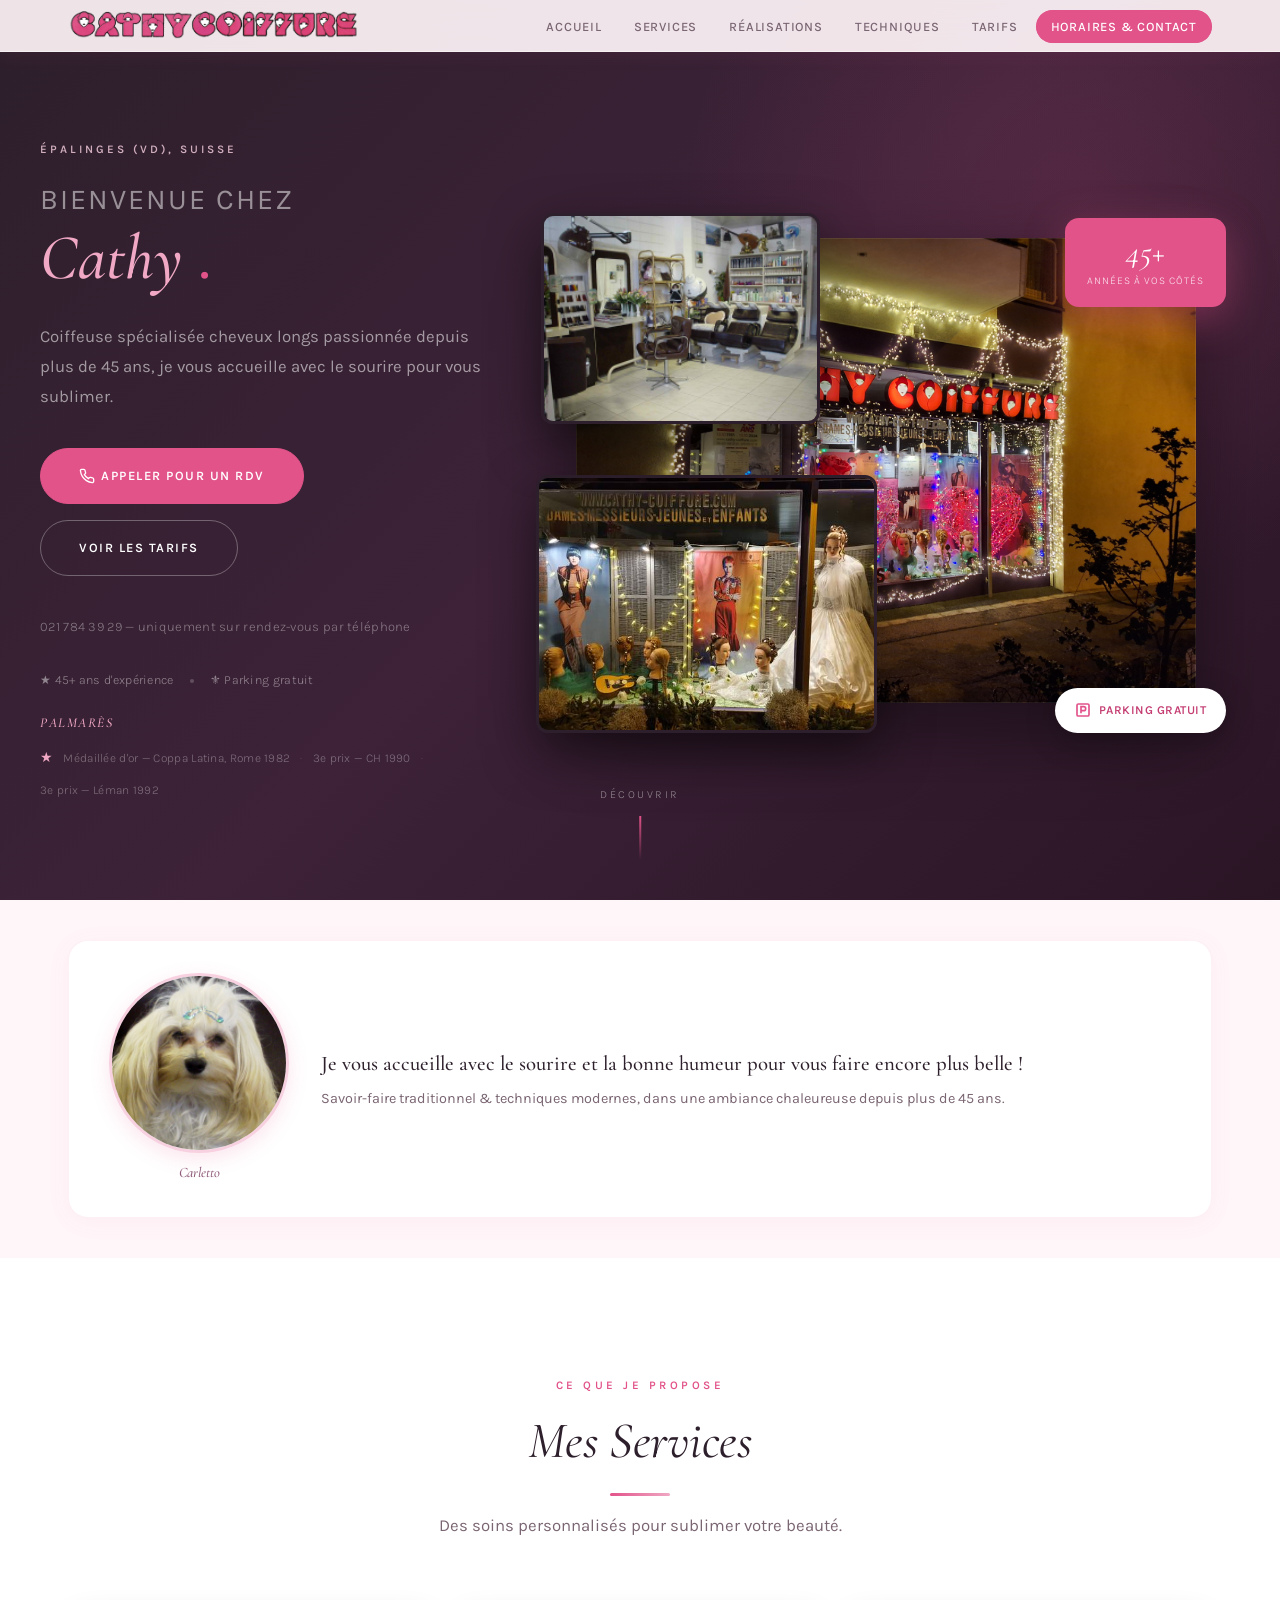
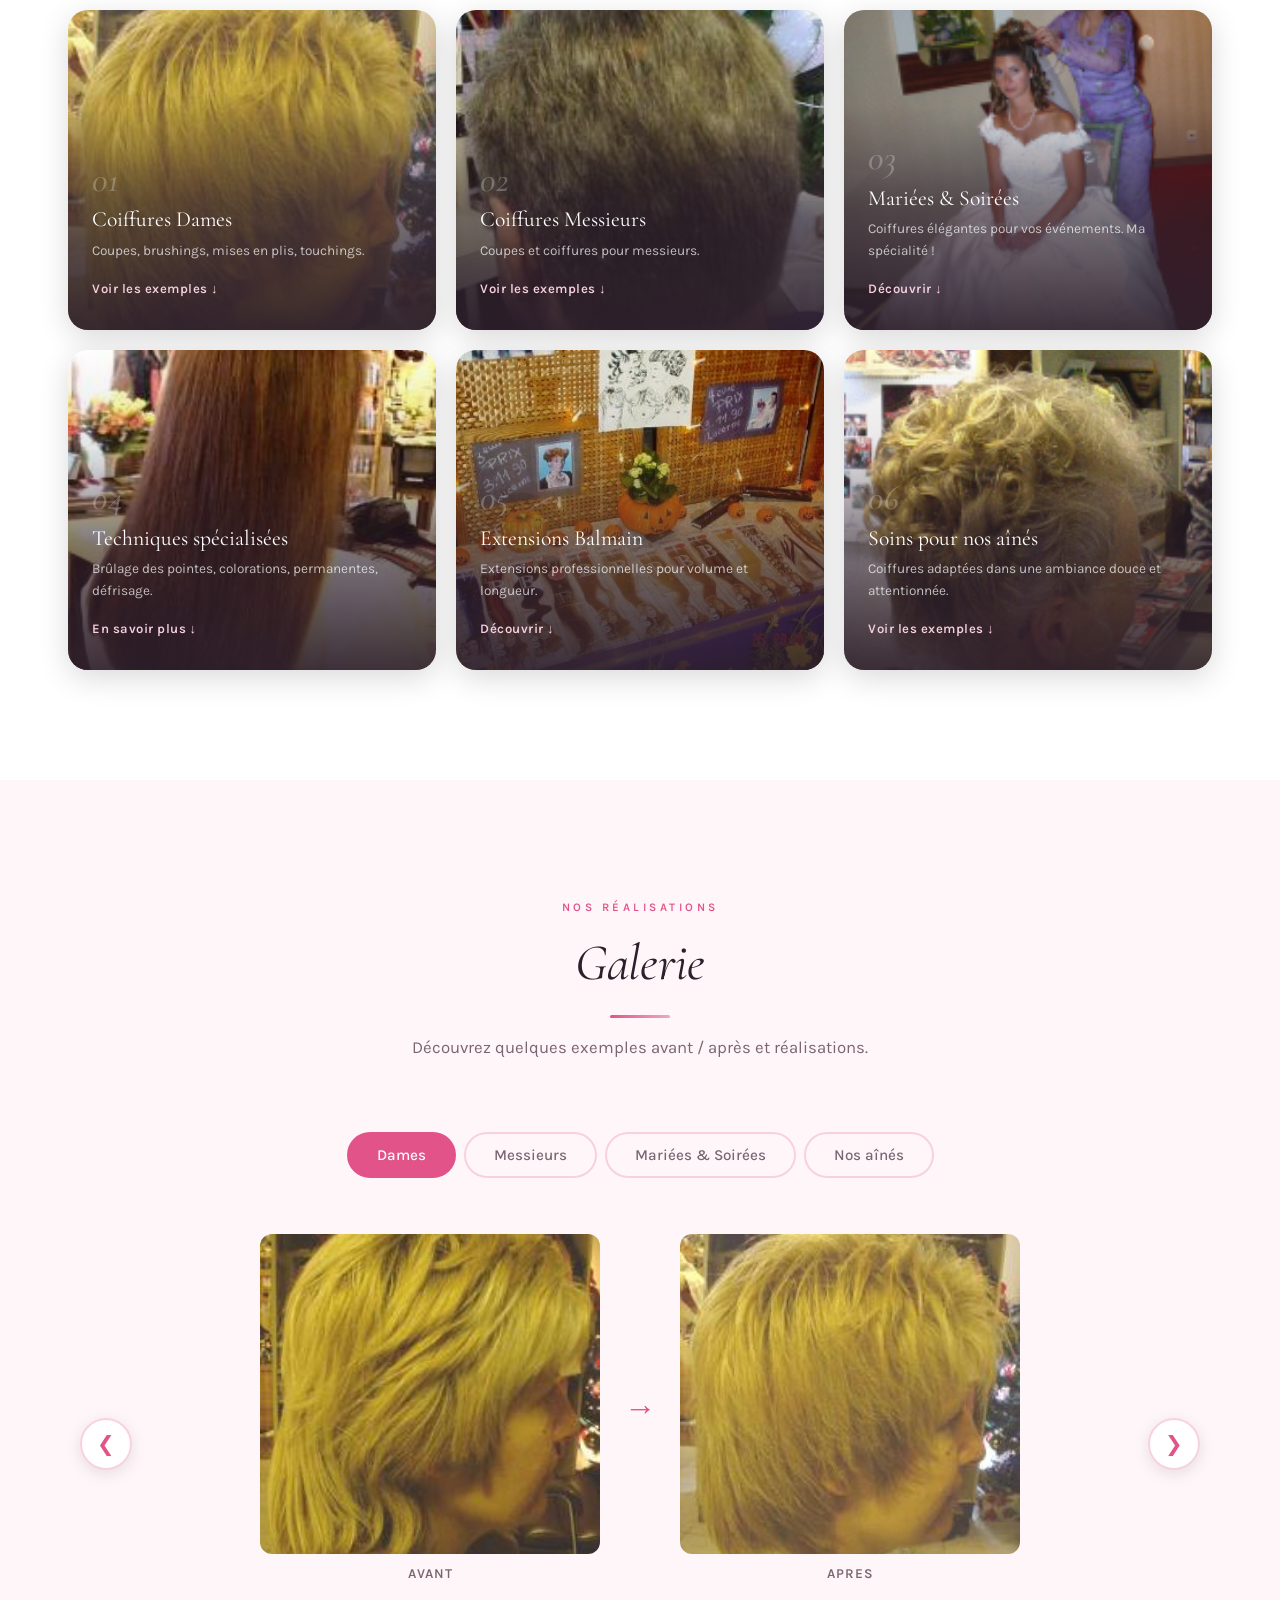
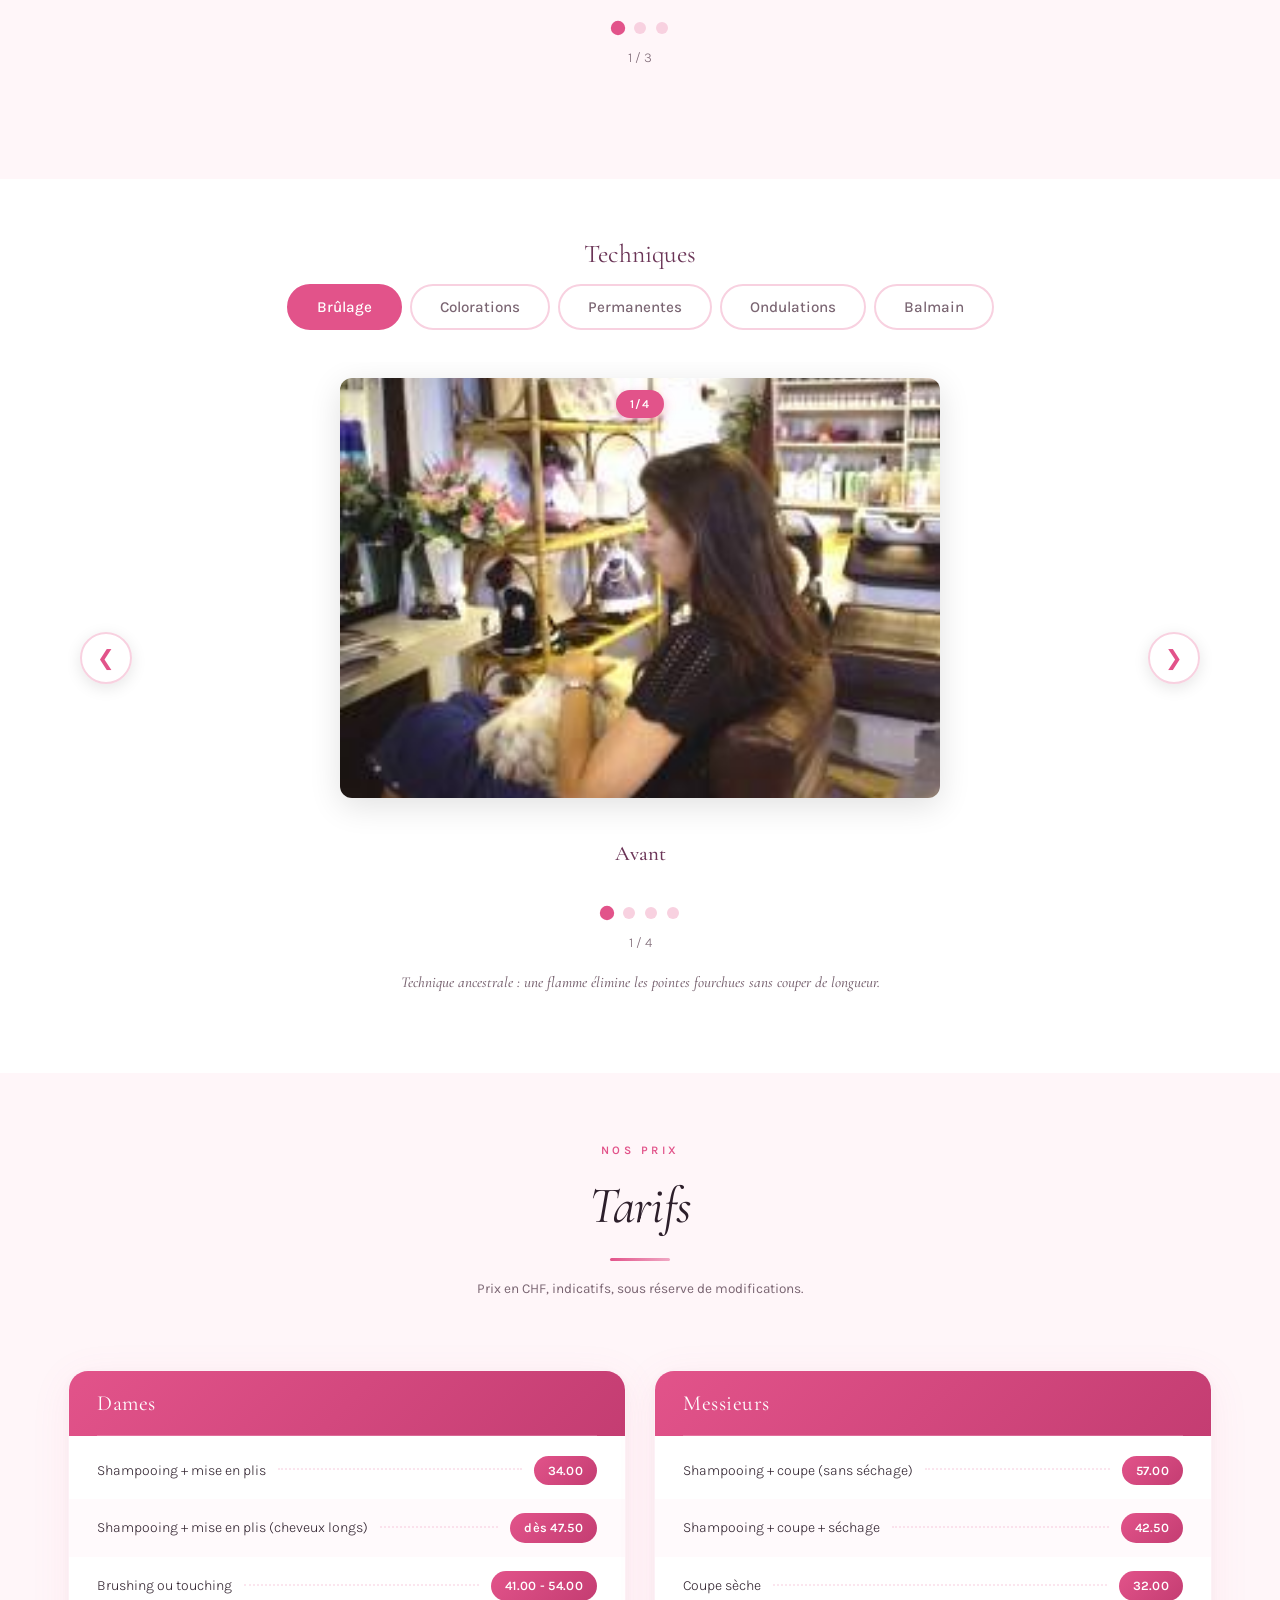
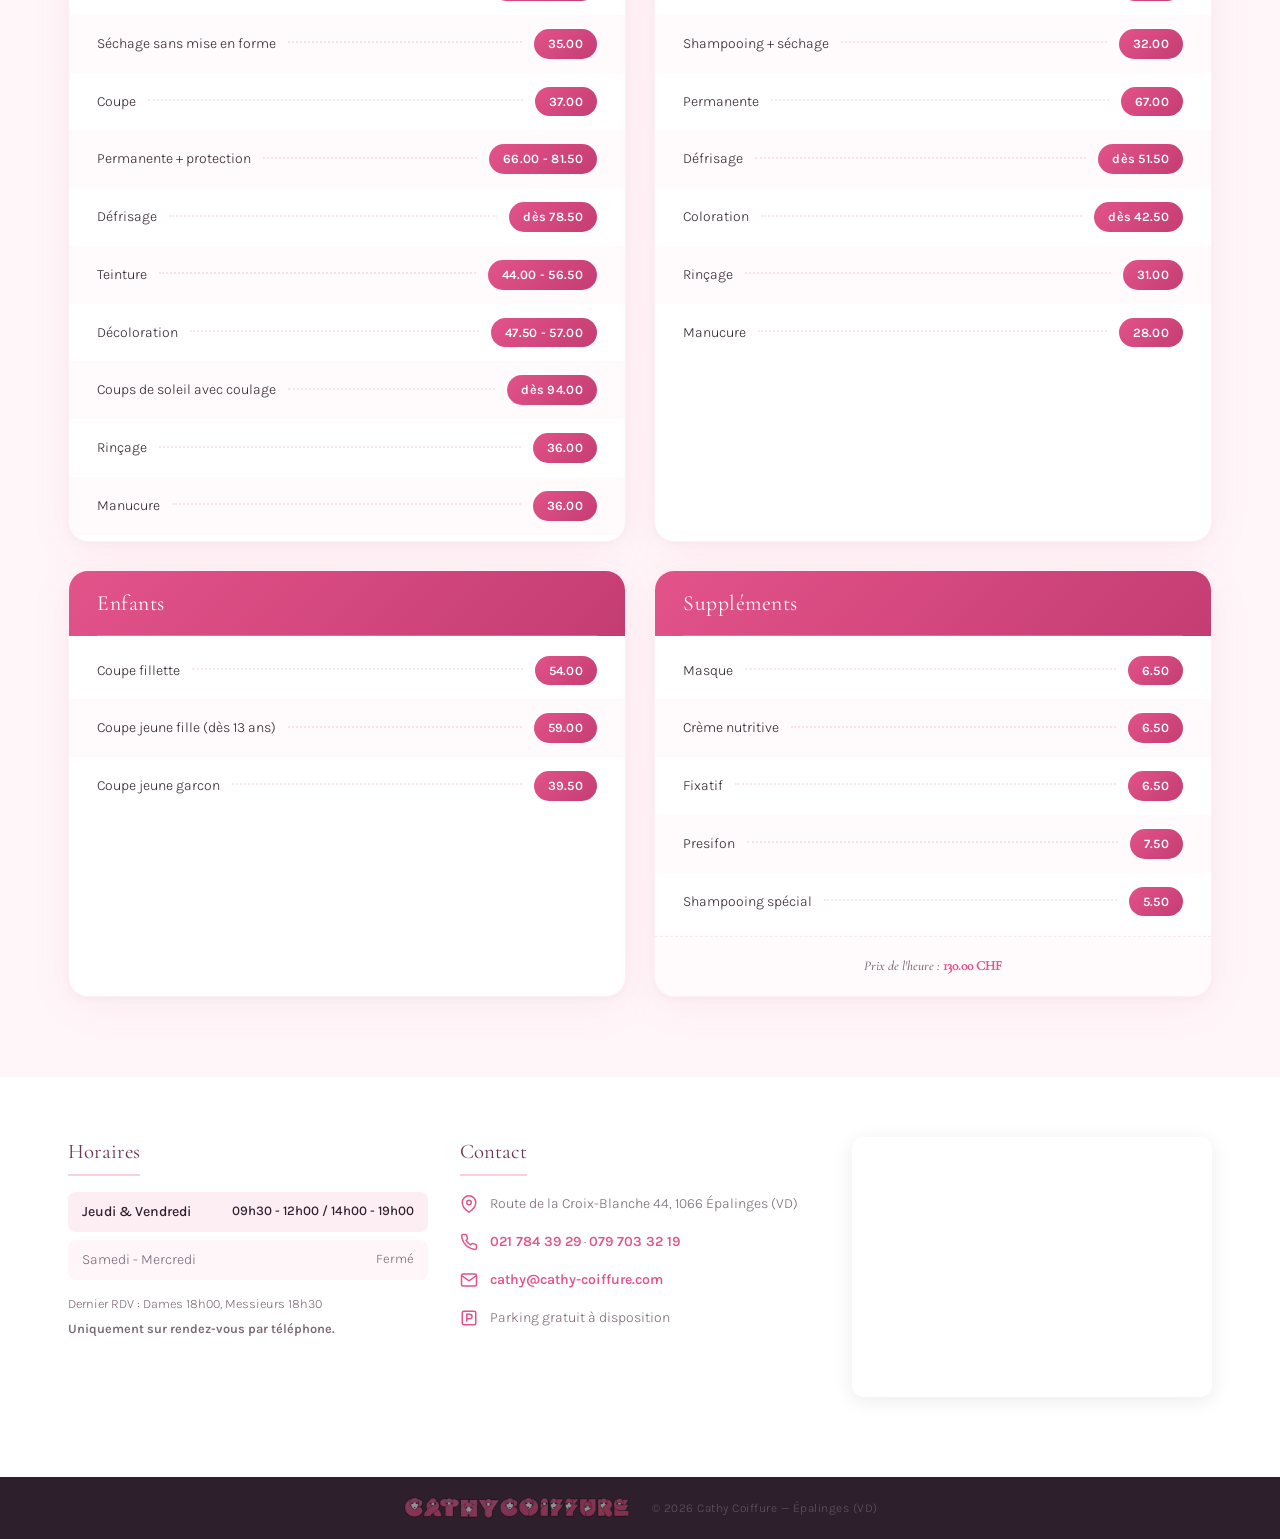
==== commit 1c018cb6: "Update index.html" ====
--- a/index.html
+++ b/index.html
@@ -62,8 +62,6 @@
                     <span class="hero-perk">&#9733; 45+ ans d'expérience</span>
                     <span class="hero-perk-sep"></span>
                     <span class="hero-perk">&#9884; Parking gratuit</span>
-                    <span class="hero-perk-sep"></span>
-                    <span class="hero-perk">&#9742; Sur rendez-vous</span>
                 </div>
                 <div class="hero-palmares-line">
                     <span class="hero-palmares-subtitle">Palmarès</span>
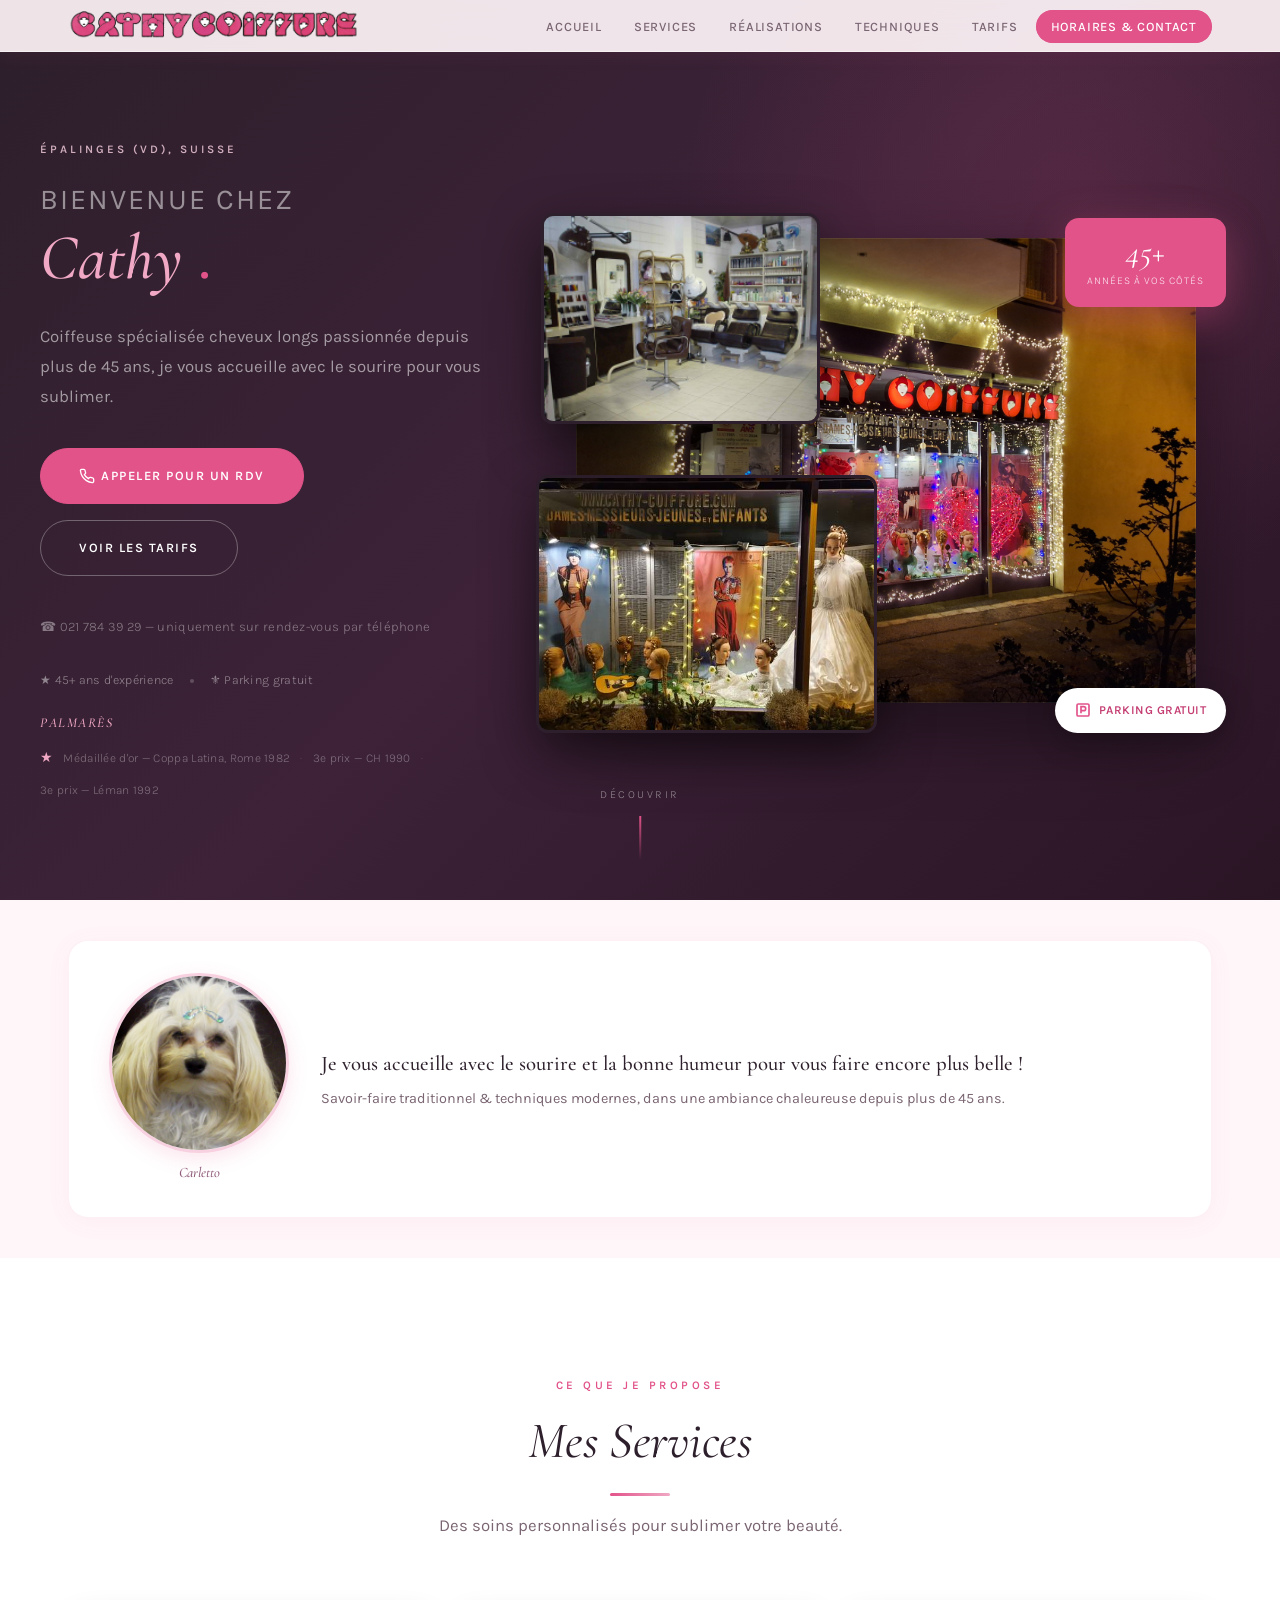
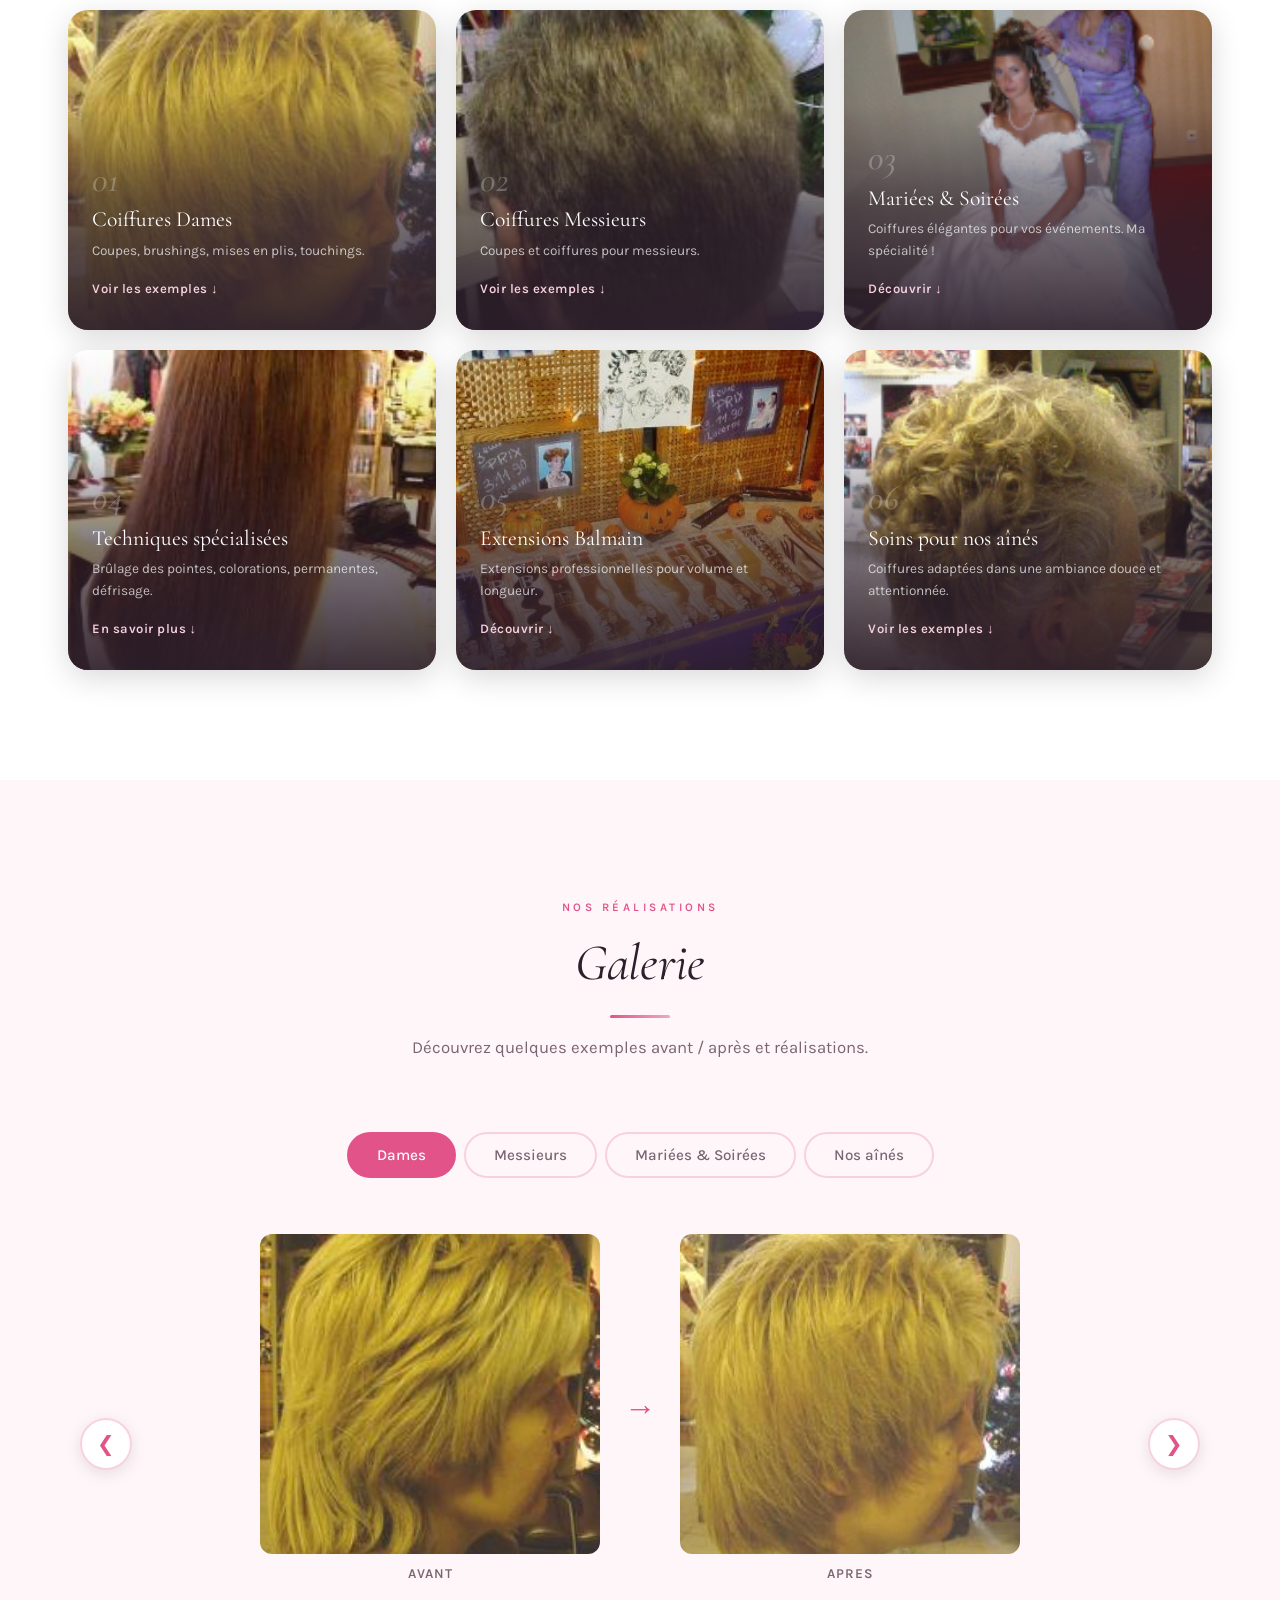
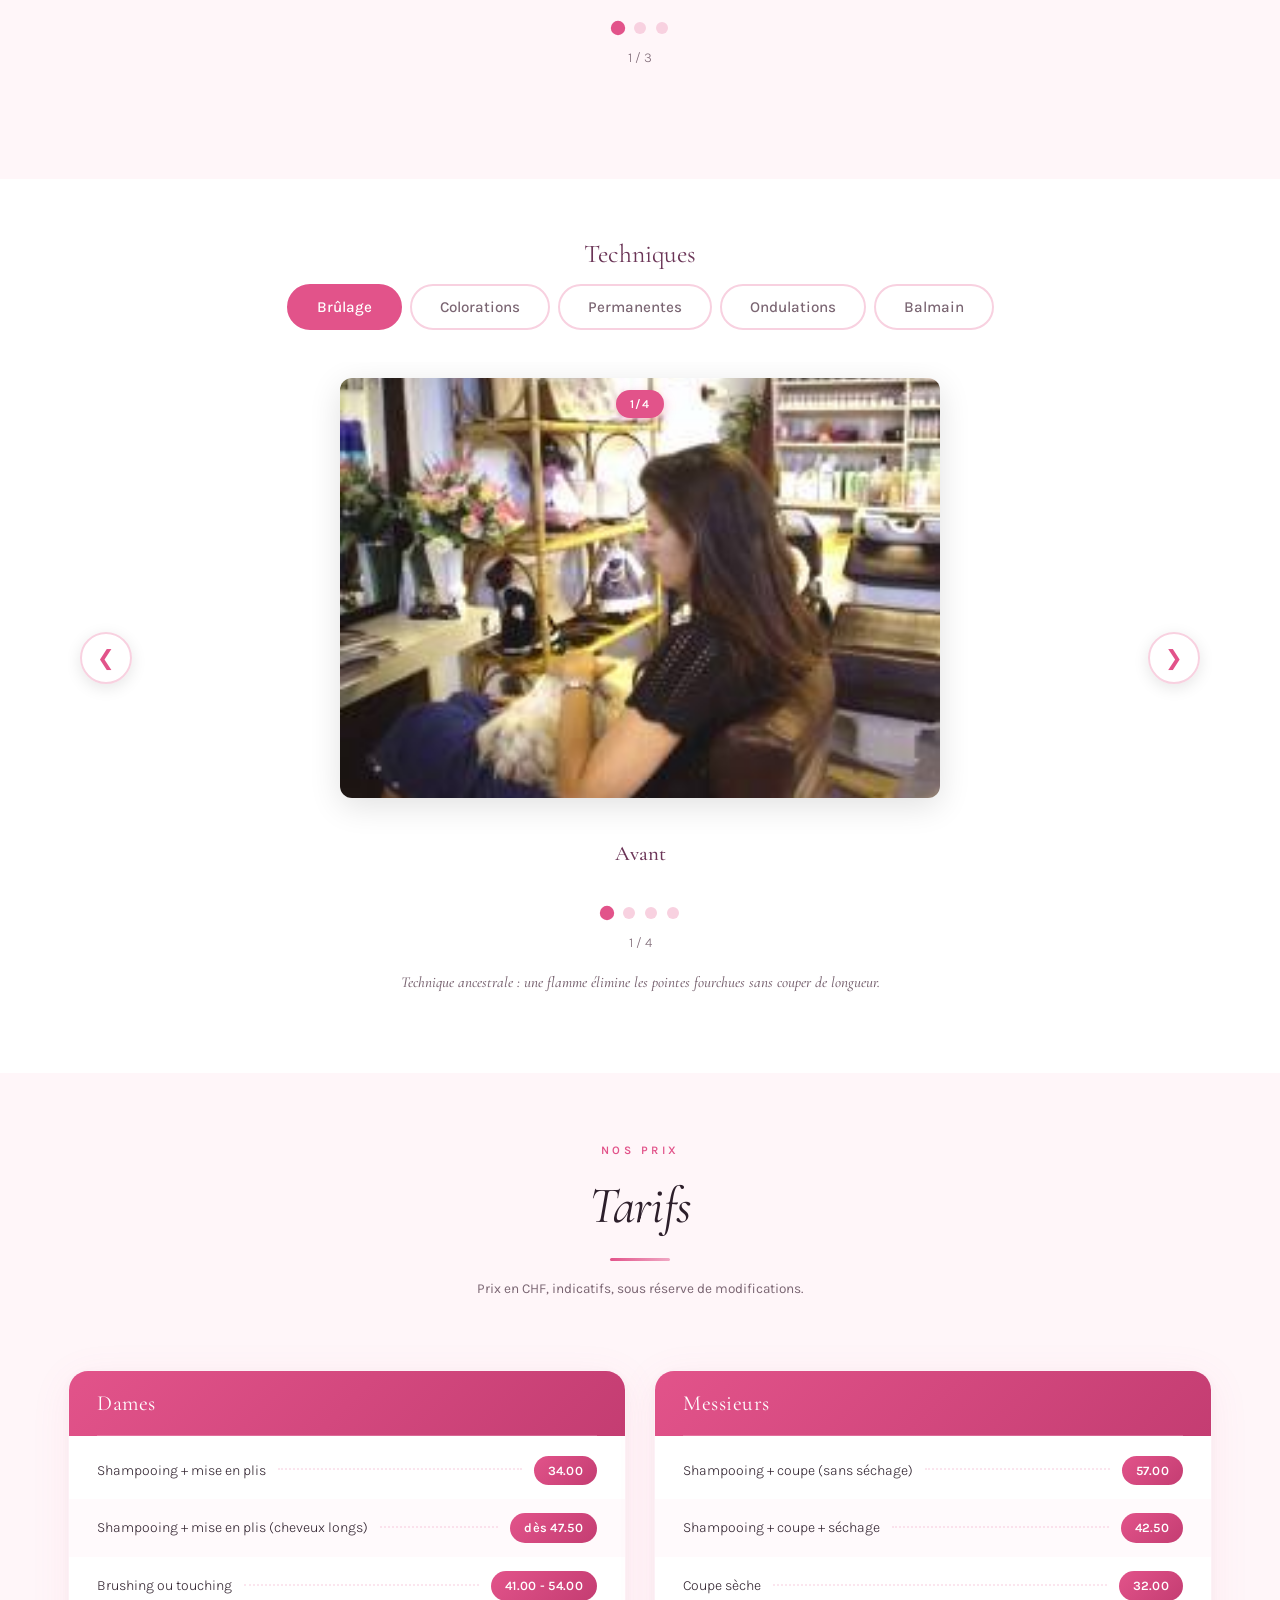
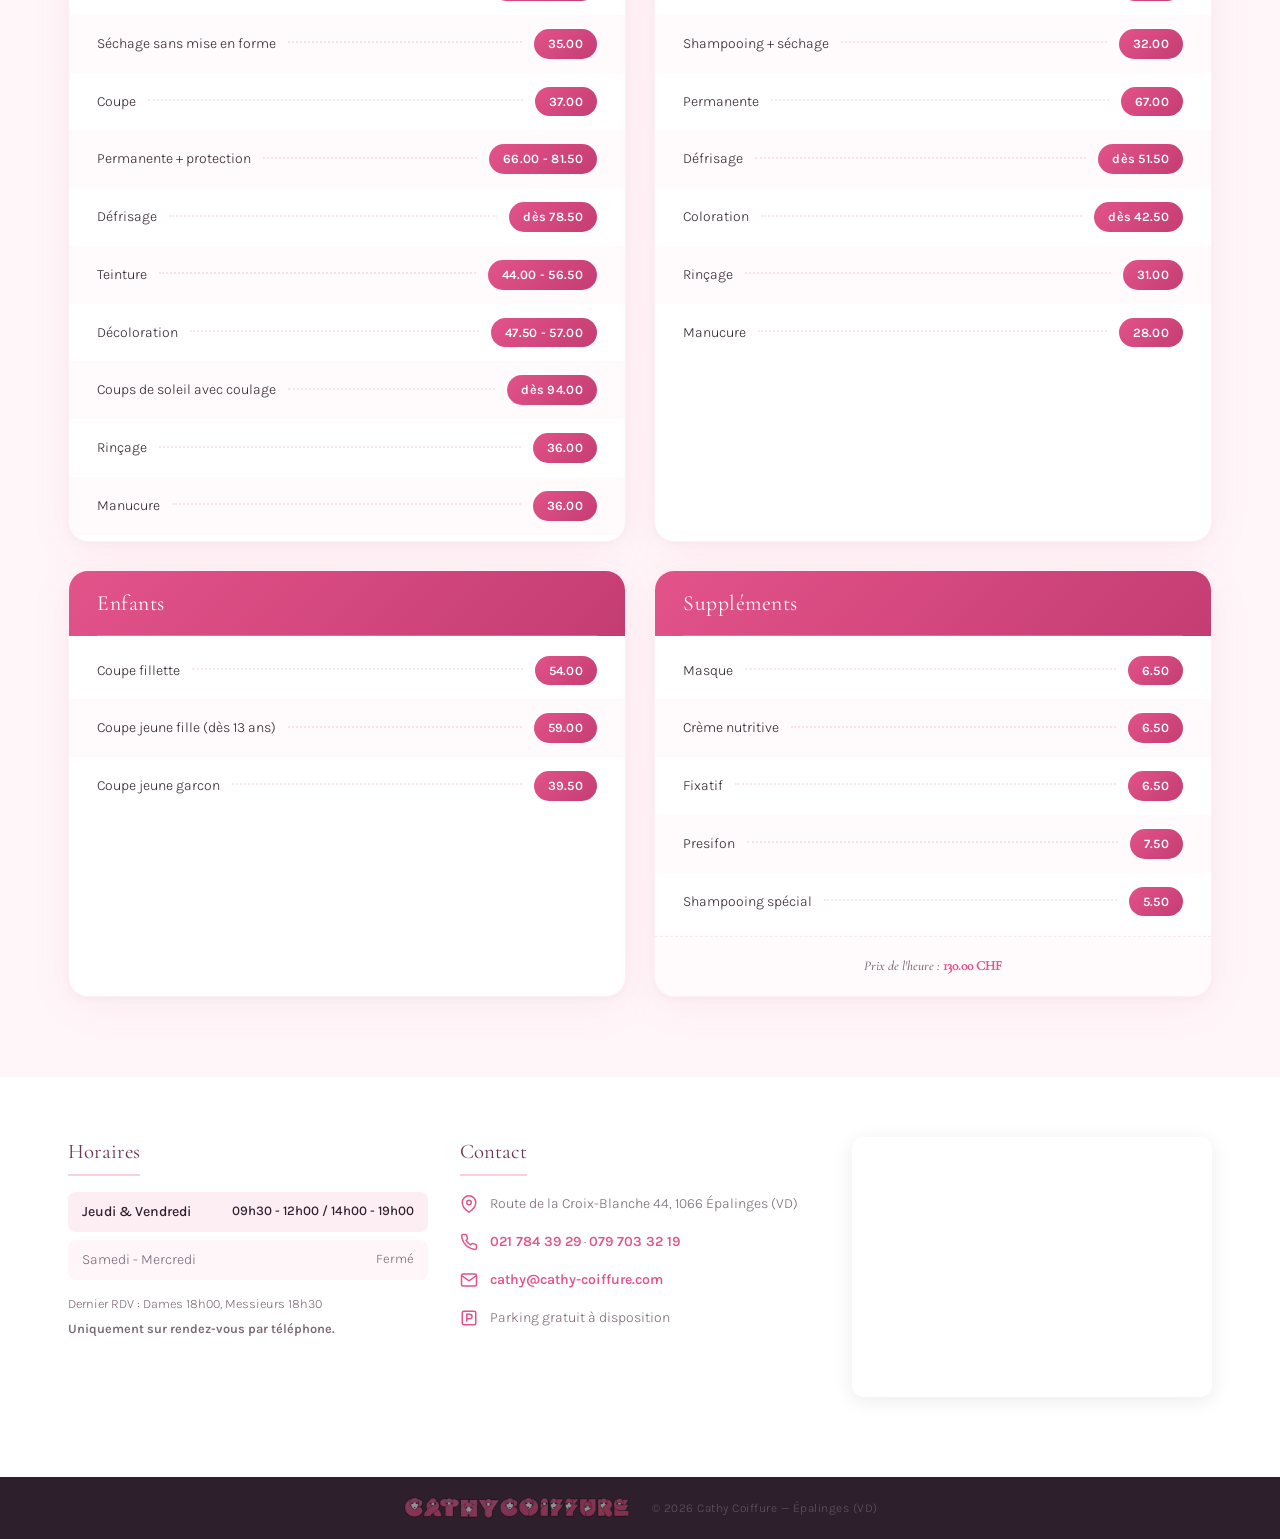
==== commit 44077e4c: "Update index.html" ====
--- a/index.html
+++ b/index.html
@@ -57,7 +57,7 @@
                     <a href="tel:+41217843929" class="btn btn-primary"><svg width="16" height="16" viewBox="0 0 24 24" fill="none" stroke="currentColor" stroke-width="2" style="vertical-align:-2px;margin-right:6px"><path d="M22 16.92v3a2 2 0 01-2.18 2 19.79 19.79 0 01-8.63-3.07 19.5 19.5 0 01-6-6 19.79 19.79 0 01-3.07-8.67A2 2 0 014.11 2h3a2 2 0 012 1.72c.127.96.361 1.903.7 2.81a2 2 0 01-.45 2.11L8.09 9.91a16 16 0 006 6l1.27-1.27a2 2 0 012.11-.45c.907.339 1.85.573 2.81.7A2 2 0 0122 16.92z"/></svg>Appeler pour un RDV</a>
                     <a href="#tarifs" class="btn btn-outline">Voir les tarifs</a>
                 </div>
-                <p class="hero-phone-note">021 784 39 29 — uniquement sur rendez-vous par téléphone</p>
+                <p class="hero-phone-note">&#9742; 021 784 39 29 — uniquement sur rendez-vous par téléphone</p>
                 <div class="hero-perks">
                     <span class="hero-perk">&#9733; 45+ ans d'expérience</span>
                     <span class="hero-perk-sep"></span>
